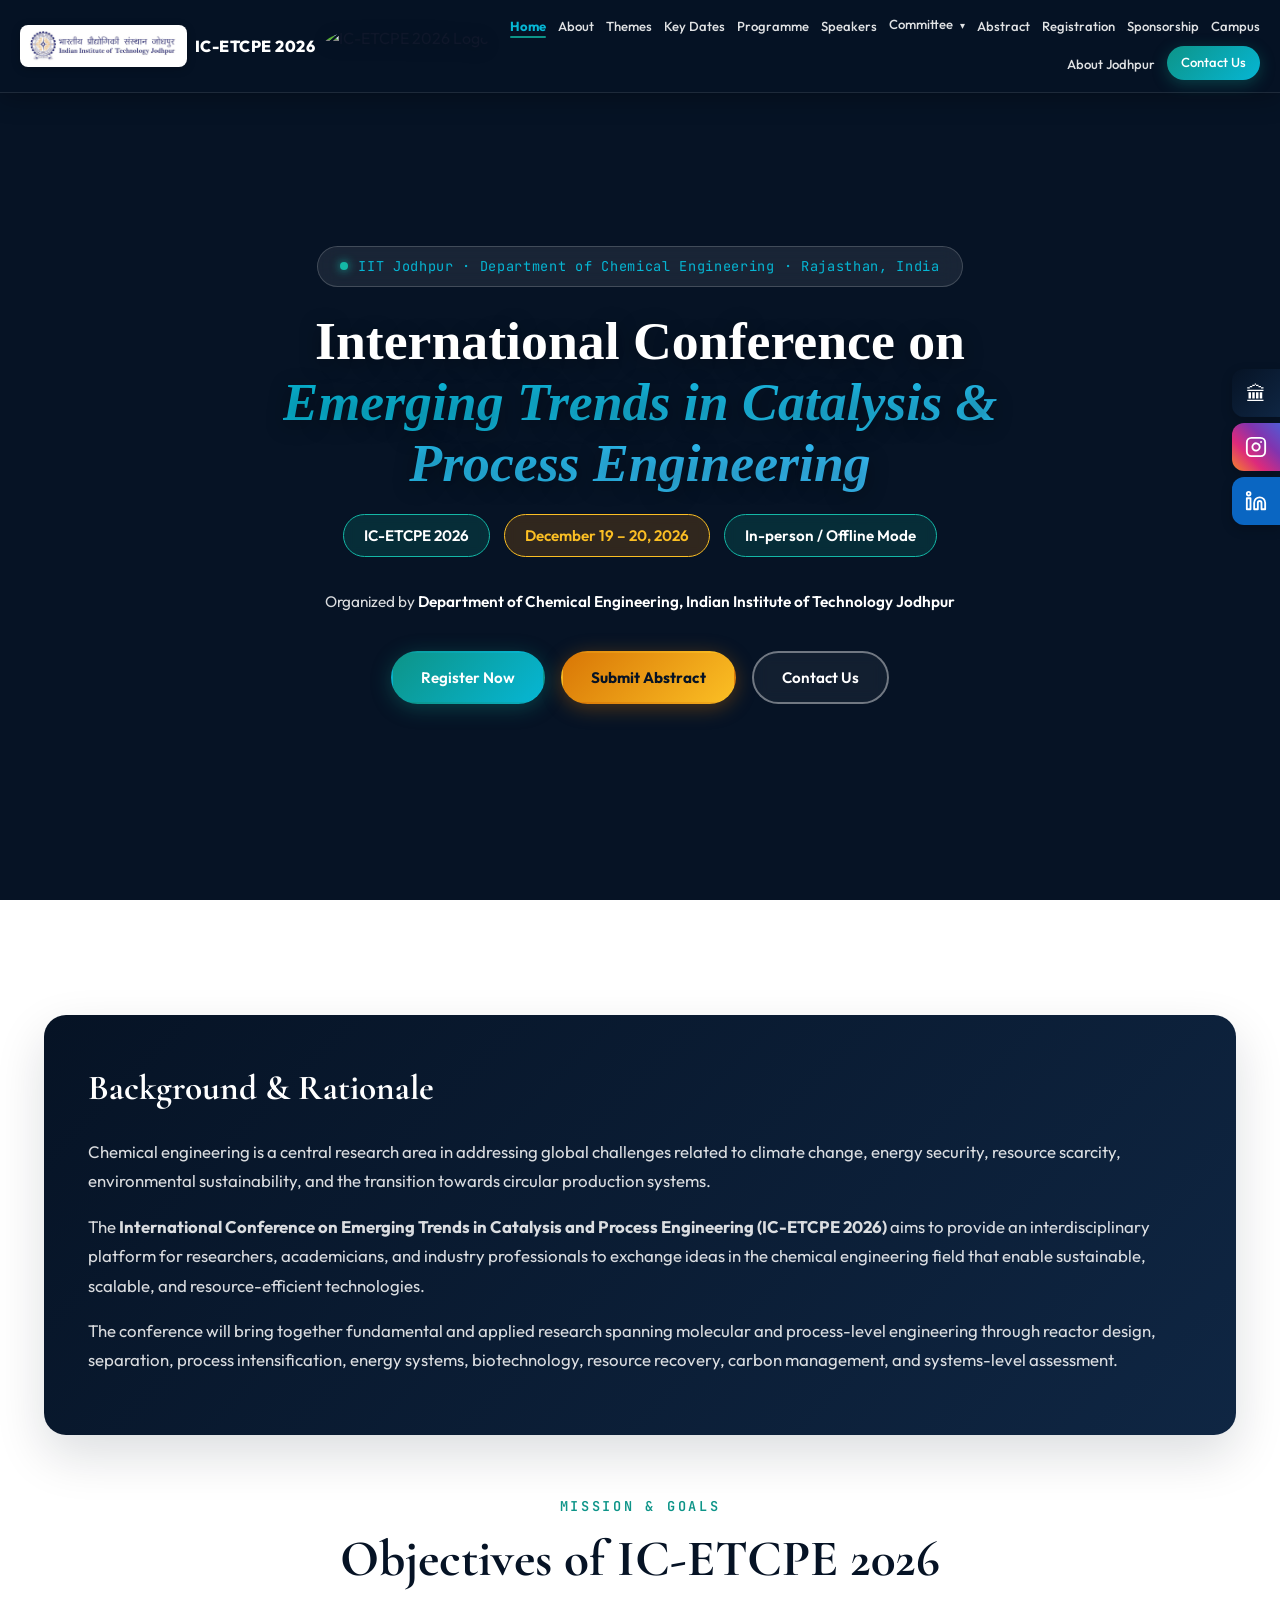
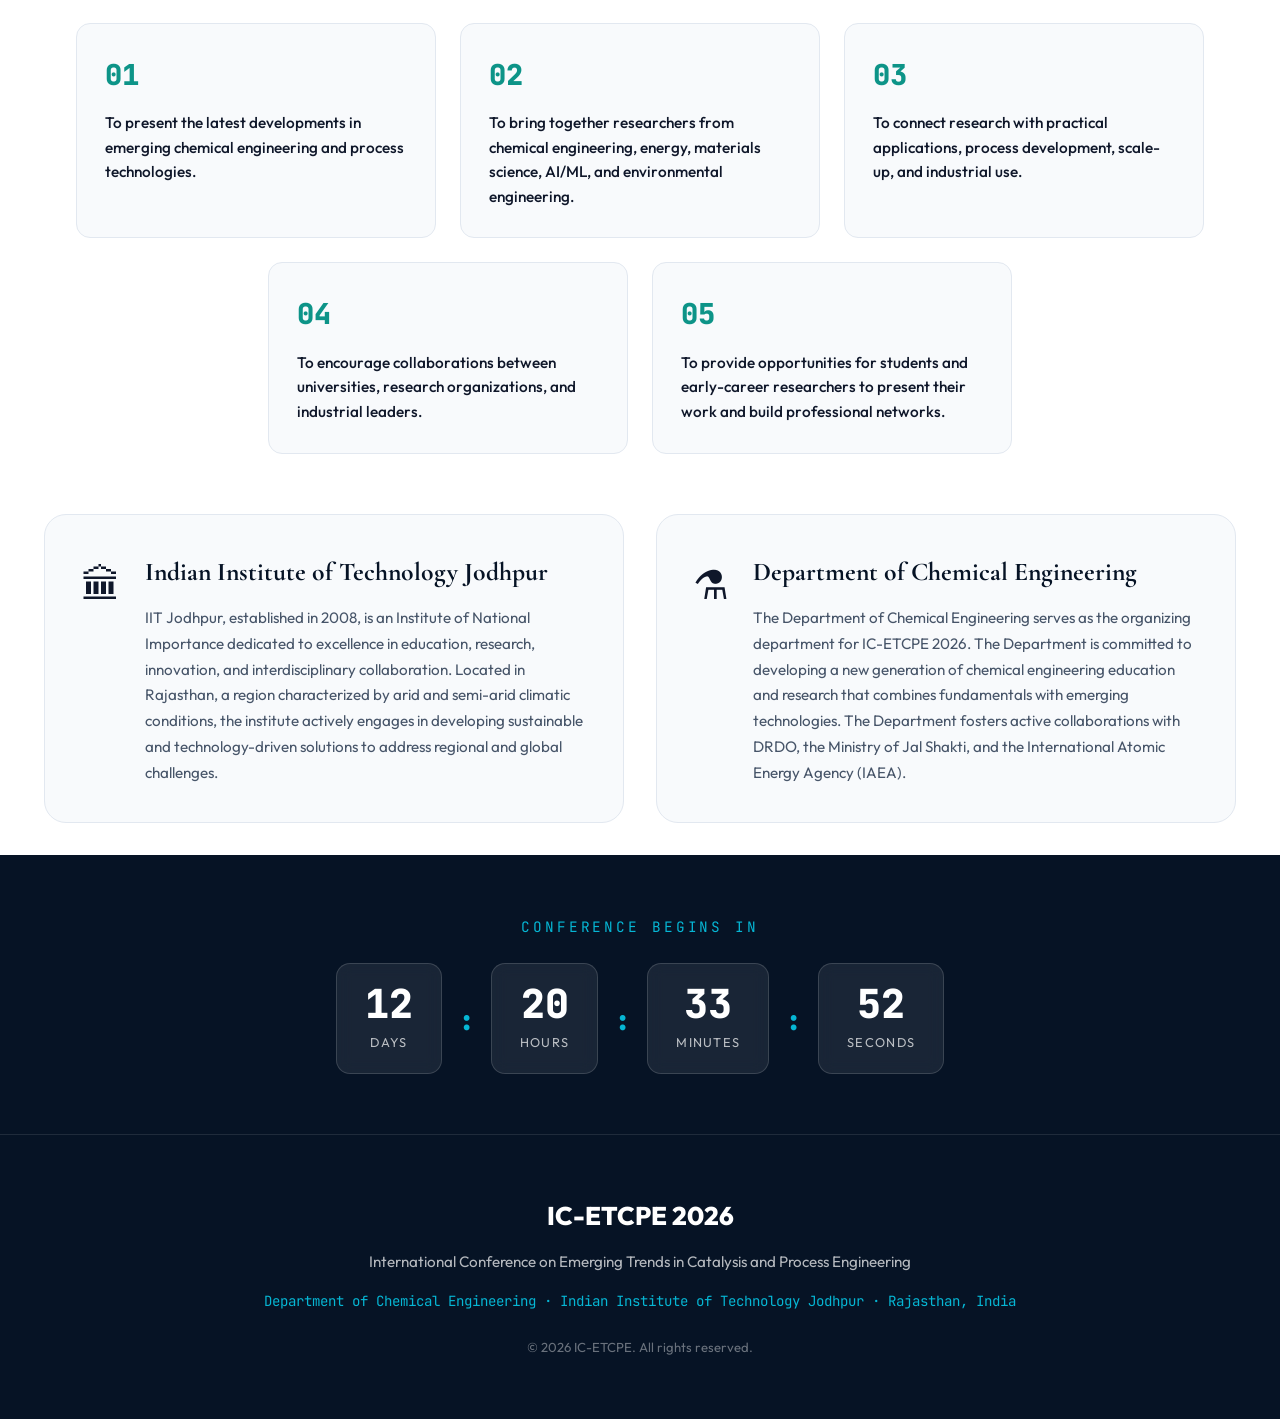
==== index.html @ a8c642ff "Add files via upload" ====
<!DOCTYPE html>
<html lang="en">
<head>
  <meta charset="UTF-8">
  <meta name="viewport" content="width=device-width, initial-scale=1.0">
  <meta name="description" content="International Conference on Emerging Trends in Catalysis and Process Engineering (IC-ETCPE 2026) at IIT Jodhpur, December 19-20, 2026.">
  <title>IC-ETCPE 2026 — International Conference on Emerging Trends in Catalysis and Process Engineering</title>
  
  <!-- Styling and Fonts -->
  <link rel="stylesheet" href="styles.css">
  <link rel="preconnect" href="https://fonts.googleapis.com">
  <link rel="preconnect" href="https://fonts.gstatic.com" crossorigin>
</head>
<body>

  <!-- STICKY NAVBAR -->
  <nav class="nav" id="nav">
    <div class="nav-inner">
      <!-- Left: IIT Jodhpur Rectangular Logo & Conf Brand -->
      <a href="#home" class="nav-brand">
        <img src="images/iitjlogo.jpeg" alt="IIT Jodhpur Logo" class="nav-iitj-logo">
        <div class="nav-conf-badge">
          <span class="nav-acronym">IC-ETCPE 2026</span>
        </div>
        <img src="images/IC-ETCPE%202026%20Event%20Logo.png" alt="IC-ETCPE 2026 Logo" class="nav-event-logo">
      </a>

      <!-- Center: Navigation Links -->
      <ul class="nav-links">
        <li><a href="#home">Home</a></li>
        <li><a href="#about">About</a></li>
        <li><a href="#themes">Themes</a></li>
        <li><a href="#dates">Key Dates</a></li>
        <li><a href="#programme">Programme</a></li>
        <li><a href="#speakers">Speakers</a></li>
        <li class="nav-dropdown">
          <a href="#committee" class="dropdown-toggle">Committee <span class="dropdown-arrow">▾</span></a>
          <ul class="dropdown-menu">
            <li><a href="#comm-international">International Advisory Committee</a></li>
            <li><a href="#comm-national">National Advisory Committee</a></li>
            <li><a href="#comm-core">Core Organizing Committee</a></li>
            <li><a href="#comm-local">Local Organizing Committee</a></li>
            <li><a href="#comm-website">Website Management</a></li>
          </ul>
        </li>
        <li><a href="#abstract">Abstract</a></li>
        <li><a href="#registration">Registration</a></li>
        <li><a href="#sponsorship">Sponsorship</a></li>
        <li><a href="#campus">Campus</a></li>
        <li><a href="#jodhpur">About Jodhpur</a></li>
        <li><a href="#contact" class="nav-cta">Contact Us</a></li>
      </ul>

      <!-- Mobile Hamburger Button -->
      <button class="hamburger" id="hamburger" aria-label="Toggle navigation menu">
        <span></span><span></span><span></span>
      </button>
    </div>
  </nav>

  <!-- HERO SECTION -->
  <section class="hero" id="hero">
    <div class="hero-bg-slideshow">
      <div class="hero-bg-slide slide-1"></div>
      <div class="hero-bg-slide slide-2"></div>
      <div class="hero-bg-slide slide-3"></div>
      <div class="hero-bg-slide slide-4"></div>
      <div class="hero-bg-slide slide-5"></div>
    </div>
    
    <div class="hero-content">
      <div class="hero-eyebrow">
        <span class="hero-eyebrow-dot"></span>
        <span>IIT Jodhpur · Department of Chemical Engineering · Rajasthan, India</span>
      </div>

      <h1 class="hero-title">
        International Conference on<br>
        <em>Emerging Trends in Catalysis &amp;<br>Process Engineering</em>
      </h1>

      <div class="hero-badge-wrap">
        <span class="hero-pill">IC-ETCPE 2026</span>
        <span class="hero-pill dates">December 19 – 20, 2026</span>
        <span class="hero-pill">In-person / Offline Mode</span>
      </div>

      <div class="hero-organiser">
        Organized by <strong>Department of Chemical Engineering, Indian Institute of Technology Jodhpur</strong>
      </div>

      <div class="hero-actions">
        <a href="#registration" class="btn btn-primary">Register Now</a>
        <a href="#abstract" class="btn btn-amber">Submit Abstract</a>
        <a href="#contact" class="btn btn-outline">Contact Us</a>
      </div>
    </div>
  </section>

  <!-- ABOUT SECTION -->
  <section class="section about" id="about">
    <div class="container">

      <div class="about-card-hero reveal">
        <h3>Background &amp; Rationale</h3>
        <p>
          Chemical engineering is a central research area in addressing global challenges related to climate change, energy security, resource scarcity, environmental sustainability, and the transition towards circular production systems.
        </p>
        <p>
          The <strong>International Conference on Emerging Trends in Catalysis and Process Engineering (IC-ETCPE 2026)</strong> aims to provide an interdisciplinary platform for researchers, academicians, and industry professionals to exchange ideas in the chemical engineering field that enable sustainable, scalable, and resource-efficient technologies.
        </p>
        <p>
          The conference will bring together fundamental and applied research spanning molecular and process-level engineering through reactor design, separation, process intensification, energy systems, biotechnology, resource recovery, carbon management, and systems-level assessment.
        </p>
      </div>

      <!-- OBJECTIVES (3 top, 2 centered bottom) -->
      <div class="about-objectives">
        <div class="section-label center">Mission &amp; Goals</div>
        <h2 class="section-heading center">Objectives of IC-ETCPE 2026</h2>
        
        <div class="objectives-grid">
          <!-- Row 1: Item 1 -->
          <div class="obj-card reveal">
            <div class="obj-num">01</div>
            <p>To present the latest developments in emerging chemical engineering and process technologies.</p>
          </div>

          <!-- Row 1: Item 2 -->
          <div class="obj-card reveal">
            <div class="obj-num">02</div>
            <p>To bring together researchers from chemical engineering, energy, materials science, AI/ML, and environmental engineering.</p>
          </div>

          <!-- Row 1: Item 3 -->
          <div class="obj-card reveal">
            <div class="obj-num">03</div>
            <p>To connect research with practical applications, process development, scale-up, and industrial use.</p>
          </div>

          <!-- Row 2 (Centered): Item 4 -->
          <div class="obj-card reveal">
            <div class="obj-num">04</div>
            <p>To encourage collaborations between universities, research organizations, and industrial leaders.</p>
          </div>

          <!-- Row 2 (Centered): Item 5 -->
          <div class="obj-card reveal">
            <div class="obj-num">05</div>
            <p>To provide opportunities for students and early-career researchers to present their work and build professional networks.</p>
          </div>
        </div>
      </div>

      <!-- INSTITUTION DETAILS -->
      <div class="inst-grid">
        <div class="inst-card reveal">
          <div class="inst-icon">🏛</div>
          <div>
            <h3>Indian Institute of Technology Jodhpur</h3>
            <p>
              IIT Jodhpur, established in 2008, is an Institute of National Importance dedicated to excellence in education, research, innovation, and interdisciplinary collaboration. Located in Rajasthan, a region characterized by arid and semi-arid climatic conditions, the institute actively engages in developing sustainable and technology-driven solutions to address regional and global challenges.
            </p>
          </div>
        </div>

        <div class="inst-card reveal">
          <div class="inst-icon">⚗</div>
          <div>
            <h3>Department of Chemical Engineering</h3>
            <p>
              The Department of Chemical Engineering serves as the organizing department for IC-ETCPE 2026. The Department is committed to developing a new generation of chemical engineering education and research that combines fundamentals with emerging technologies. The Department fosters active collaborations with DRDO, the Ministry of Jal Shakti, and the International Atomic Energy Agency (IAEA).
            </p>
          </div>
        </div>
      </div>

    </div>
  </section>

  <!-- THEMES SECTION (Pair of 2, 2x2 Grid) -->
  <section class="section themes" id="themes">
    <div class="container">
      <div class="section-label center">Core Scientific Focus</div>
      <h2 class="section-heading center">Themes of IC-ETCPE 2026</h2>
      <div class="themes-grid">
        <!-- Pair 1: Theme 1 -->
        <div class="theme-card reveal">
          <div class="theme-top">
            <div class="theme-icon">🔬</div>
            <div class="theme-num">01</div>
          </div>
          <h3>Catalysis for Sustainable Processes</h3>
          <ul>
            <li>Nanomaterials, porous materials, and membranes</li>
            <li>Catalysts and catalyst supports</li>
            <li>Functional materials</li>
            <li>Materials for energy and environmental applications</li>
          </ul>
        </div>

        <!-- Pair 1: Theme 2 -->
        <div class="theme-card reveal">
          <div class="theme-top">
            <div class="theme-icon">⚡</div>
            <div class="theme-num">02</div>
          </div>
          <h3>Green Energy and Hydrogen Technologies</h3>
          <ul>
            <li>Hydrogen production and storage, fuel cells</li>
            <li>Electrochemical processes and renewable fuels</li>
            <li>CO₂ capture, conversion, and utilization</li>
            <li>Carbon mineralization and catalytic CO₂ valorization</li>
          </ul>
        </div>

        <!-- Pair 2: Theme 3 -->
        <div class="theme-card reveal">
          <div class="theme-top">
            <div class="theme-icon">♻</div>
            <div class="theme-num">03</div>
          </div>
          <h3>Waste-to-Wealth and Circular Economy</h3>
          <ul>
            <li>Waste valorization and biomass conversion</li>
            <li>Plastic and polymer recycling</li>
            <li>Industrial waste utilization and environmental remediation</li>
            <li>Resource recovery and life cycle assessment (LCA)</li>
          </ul>
        </div>

        <!-- Pair 2: Theme 4 -->
        <div class="theme-card reveal">
          <div class="theme-top">
            <div class="theme-icon">🤖</div>
            <div class="theme-num">04</div>
          </div>
          <h3>AI/ML and Digitalization in Process Industries</h3>
          <ul>
            <li>Artificial intelligence, machine learning, and digital twins</li>
            <li>Data-driven modelling and simulation</li>
            <li>Process monitoring, optimization, and control</li>
            <li>Predictive analytics and techno-economic analysis</li>
          </ul>
        </div>
      </div>

    </div>
  </section>

  <!-- KEY DATES & TIMELINE (Draft 4 Deadlines) -->
  <section class="section dates" id="dates">
    <div class="container">
      <div class="section-label center">Important Deadlines</div>
      <h2 class="section-heading center">Conference Timeline</h2>
      <p class="section-desc">Mark your calendar for abstract submissions, notifications, and early bird registration.</p>

      <div class="timeline">
        <div class="tl-item reveal">
          <div class="tl-dot"></div>
          <div class="tl-card">
            <div class="tl-date">10 November 2026</div>
            <div class="tl-event">Call for Abstracts Deadline (Oral &amp; Poster)</div>
          </div>
        </div>

        <div class="tl-item reveal">
          <div class="tl-dot"></div>
          <div class="tl-card">
            <div class="tl-date">20 November 2026</div>
            <div class="tl-event">Notification for Abstract Acceptance</div>
          </div>
        </div>

        <div class="tl-item reveal">
          <div class="tl-dot"></div>
          <div class="tl-card highlight">
            <div class="tl-date">20 October – 20 November 2026</div>
            <div class="tl-event">Early Bird Registration Window</div>
          </div>
        </div>

        <div class="tl-item reveal">
          <div class="tl-dot"></div>
          <div class="tl-card">
            <div class="tl-date">5 December 2026</div>
            <div class="tl-event">Technical Program Announcement</div>
          </div>
        </div>

        <div class="tl-item reveal">
          <div class="tl-dot conference"></div>
          <div class="tl-card conf-card">
            <div class="tl-badge conf-badge">Main Event</div>
            <div class="tl-date">19 – 20 December 2026</div>
            <div class="tl-event">IC-ETCPE 2026 at IIT Jodhpur</div>
          </div>
        </div>
      </div>

    </div>
  </section>

  <!-- PROGRAMME SECTION -->
  <section class="section programme-section" id="programme">
    <div class="container">
      <div class="section-label center">Conference Schedule</div>
      <h2 class="section-heading center">Programme</h2>
      <p class="section-desc">to be updated soon</p>
    </div>
  </section>

  <!-- SPEAKERS SECTION -->
  <section class="section speakers" id="speakers">
    <div class="container">
      <div class="section-label center">Eminent Experts</div>
      <h2 class="section-heading center">Speakers</h2>

      <div class="speaker-grid-all reveal">
        <!-- Row 1 -->
        <article class="speaker-card">
          <div class="speaker-photo"><img src="Speakers-folder/Speakers/Prof.%20Sonil%20Nanda.jpg" alt="Prof. Sonil Nanda"></div>
          <h3 class="speaker-name">Prof. Sonil Nanda</h3>
          <p class="speaker-affiliation">Dalhousie University, Canada</p>
        </article>
        <article class="speaker-card">
          <div class="speaker-photo"><img src="Speakers-folder/Speakers/Nasir%20Mahmood.jpg" alt="Prof. Nasir Mahmood"></div>
          <h3 class="speaker-name">Prof. Nasir Mahmood</h3>
          <p class="speaker-affiliation">RMIT Australia</p>
        </article>
        <article class="speaker-card">
          <div class="speaker-photo"><img src="Speakers-folder/Speakers/Ewa%20Kowalska.jpg" alt="Prof. Ewa Kowalska"></div>
          <h3 class="speaker-name">Prof. Ewa Kowalska</h3>
          <p class="speaker-affiliation">Jagiellonian University, Kraków (UJ)</p>
        </article>
        <article class="speaker-card">
          <div class="speaker-photo"><img src="Speakers-folder/Speakers/Semyon%20Mareev.png" alt="Prof. Semyon Mareev"></div>
          <h3 class="speaker-name">Prof. Semyon Mareev</h3>
          <p class="speaker-affiliation">Kuban State University, Russia</p>
        </article>
        <!-- Row 2 -->
        <article class="speaker-card">
          <div class="speaker-photo"><img src="Speakers-folder/Speakers/Marcin%20Kobielusz.webp" alt="Prof. Marcin Kobielusz"></div>
          <h3 class="speaker-name">Prof. Marcin Kobielusz</h3>
          <p class="speaker-affiliation">Jagellonian University</p>
        </article>
        <article class="speaker-card">
          <div class="speaker-photo"><img src="Speakers-folder/Speakers/Suverna%20Trivedi.png" alt="Prof. Suverna Trivedi"></div>
          <h3 class="speaker-name">Prof. Suverna Trivedi</h3>
          <p class="speaker-affiliation">IIT Kharagpur</p>
        </article>
        <article class="speaker-card">
          <div class="speaker-photo"><img src="Speakers-folder/Speakers/Santosh%20K.%20Singh.jpg" alt="Dr. Santosh K. Singh"></div>
          <h3 class="speaker-name">Dr. Santosh K. Singh</h3>
          <p class="speaker-affiliation">Shiv Nadar Institute of Eminence</p>
        </article>
        <article class="speaker-card">
          <div class="speaker-photo"><img src="Speakers-folder/Speakers/Shelaka%20Gupta.png" alt="Prof. Shelaka Gupta"></div>
          <h3 class="speaker-name">Prof. Shelaka Gupta</h3>
          <p class="speaker-affiliation">IIT Hyderabad</p>
        </article>
        <!-- Row 3 -->
        <article class="speaker-card">
          <div class="speaker-photo"><img src="Speakers-folder/Speakers/Prof.%20Kaustubha%20Mohanty.jpg" alt="Prof. Kaustubha Mohanty"></div>
          <h3 class="speaker-name">Prof. Kaustubha Mohanty</h3>
          <p class="speaker-affiliation">IIT Guwahati, India</p>
        </article>
        <article class="speaker-card">
          <div class="speaker-photo"><img src="Speakers-folder/Speakers/prof%20Sudhanshu%20Sharma.jpg" alt="Prof. Sudhanshu Sharma"></div>
          <h3 class="speaker-name">Prof. Sudhanshu Sharma</h3>
          <p class="speaker-affiliation">IIT Gandhinagar, India</p>
        </article>
        <article class="speaker-card">
          <div class="speaker-photo"><img src="Speakers-folder/Speakers/Prof.%20Sounak%20Roy.webp" alt="Prof. Sounak Roy"></div>
          <h3 class="speaker-name">Prof. Sounak Roy</h3>
          <p class="speaker-affiliation">BITS Pilani, Hyderabad Campus</p>
        </article>
        <article class="speaker-card">
          <div class="speaker-photo"><img src="Speakers-folder/Speakers/prof%20vikram%20Vishal.jfif" alt="Prof. Vikram Vishal"></div>
          <h3 class="speaker-name">Prof. Vikram Vishal</h3>
          <p class="speaker-affiliation">IIT Bombay</p>
        </article>
        <!-- Row 4 -->
        <article class="speaker-card">
          <div class="speaker-photo"><img src="Speakers-folder/Speakers/Dr.%20Harshal%20Agarwal.jpg" alt="Dr. Harshal Agarwal"></div>
          <h3 class="speaker-name">Dr. Harshal Agarwal</h3>
          <p class="speaker-affiliation">CSIR-CECRI</p>
        </article>
        <article class="speaker-card">
          <div class="speaker-photo"><img src="Speakers-folder/Speakers/prof.%20Tinku%20Baidya.jfif" alt="Dr. Tinku Baidya"></div>
          <h3 class="speaker-name">Dr. Tinku Baidya</h3>
          <p class="speaker-affiliation">CSIR-IICT</p>
        </article>
        <article class="speaker-card">
          <div class="speaker-photo"><img src="Speakers-folder/Speakers/prof.%20Rajan%20Singh.jfif" alt="Prof. Rajan Singh"></div>
          <h3 class="speaker-name">Prof. Rajan Singh</h3>
          <p class="speaker-affiliation">IIT Indore</p>
        </article>
        <article class="speaker-card">
          <div class="speaker-photo"><img src="Speakers-folder/Speakers/prof.%20SUJIT%20SEN.jpg" alt="Dr. Sujit Sen"></div>
          <h3 class="speaker-name">Dr. Sujit Sen</h3>
          <p class="speaker-affiliation">NIT Rourkela</p>
        </article>
        <!-- Row 5 -->
        <article class="speaker-card">
          <div class="speaker-photo"><img src="Speakers-folder/Speakers/Prof.%20Suddhasatwa%20Basu.jpg" alt="Prof. Suddhasatwa Basu"></div>
          <h3 class="speaker-name">Prof. Suddhasatwa Basu</h3>
          <p class="speaker-affiliation">IIT Delhi, India</p>
        </article>
        <article class="speaker-card">
          <div class="speaker-photo"><img src="Speakers-folder/Speakers/prof%20bablu%20mordina.jfif" alt="Dr. Bablu Mordina"></div>
          <h3 class="speaker-name">Dr. Bablu Mordina</h3>
          <p class="speaker-affiliation">DRDO, DMSRDE Kanpur</p>
        </article>
        <article class="speaker-card">
          <div class="speaker-photo"><img src="Speakers-folder/Speakers/Prof%20Ankit%20Tyagi.jpeg" alt="Prof. Ankit Tyagi"></div>
          <h3 class="speaker-name">Prof. Ankit Tyagi</h3>
          <p class="speaker-affiliation">IIT Jammu, India</p>
        </article>
        <article class="speaker-card">
          <div class="speaker-photo"><img src="Speakers-folder/Speakers/prof.%20ashish%20yadav.jfif" alt="Prof. Ashish Yadav"></div>
          <h3 class="speaker-name">Prof. Ashish Yadav</h3>
          <p class="speaker-affiliation">IIT Roorkee</p>
        </article>
        <!-- Row 6 -->
        <article class="speaker-card">
          <div class="speaker-photo"><img src="Speakers-folder/Speakers/Prof.%20Akshay%20Modi.png" alt="Prof. Akshay Modi"></div>
          <h3 class="speaker-name">Prof. Akshay Modi</h3>
          <p class="speaker-affiliation">IISER, Bhopal</p>
        </article>
        <article class="speaker-card">
          <div class="speaker-photo"><img src="Speakers-folder/Speakers/Dr%20Pratik%20N%20Sheth.webp" alt="Prof. Pratik N. Sheth"></div>
          <h3 class="speaker-name">Prof. Pratik N. Sheth</h3>
          <p class="speaker-affiliation">BITS Pilani</p>
        </article>
        <article class="speaker-card">
          <div class="speaker-photo"><img src="Speakers-folder/Speakers/prof.%20Vikas%20Kumar%20Sangal.png" alt="Prof. Vikas Kumar Sangal"></div>
          <h3 class="speaker-name">Prof. Vikas Kumar Sangal</h3>
          <p class="speaker-affiliation">MNIT Jaipur</p>
        </article>
        <article class="speaker-card">
          <div class="speaker-photo"><img src="Speakers-folder/Speakers/Prof.Ejaz%20Ahmad.jpg" alt="Prof. Ejaz Ahmad"></div>
          <h3 class="speaker-name">Prof. Ejaz Ahmad</h3>
          <p class="speaker-affiliation">IIT (ISM) Dhanbad</p>
        </article>
        <!-- Row 7 -->
        <article class="speaker-card">
          <div class="speaker-photo"><img src="Speakers-folder/Speakers/Dr%20Arti%20Sahu.jfif" alt="Dr. Arti Sahu"></div>
          <h3 class="speaker-name">Dr. Arti Sahu</h3>
          <p class="speaker-affiliation">IIT Kanpur</p>
        </article>
        <article class="speaker-card">
          <div class="speaker-photo"><img src="Speakers-folder/Speakers/Prof%20Debasis%20Sarkar.png" alt="Prof. Debasis Sarkar"></div>
          <h3 class="speaker-name">Prof. Debasis Sarkar</h3>
          <p class="speaker-affiliation">IIT Kharagpur</p>
        </article>
        <article class="speaker-card">
          <div class="speaker-photo"><img src="Speakers-folder/Speakers/prof.%20Vimal%20Chandra%20Srivastava.jfif" alt="Prof. Vimal C. Srivastava"></div>
          <h3 class="speaker-name">Prof. Vimal C. Srivastava</h3>
          <p class="speaker-affiliation">IIT Roorkee</p>
        </article>
        <article class="speaker-card">
          <div class="speaker-photo"><img src="Speakers-folder/Speakers/prof.%20Sridharakumar%20Narasimhan.webp" alt="Prof. Sridharakumar Narasimhan"></div>
          <h3 class="speaker-name">Prof. Sridharakumar Narasimhan</h3>
          <p class="speaker-affiliation">IIT Madras</p>
        </article>
      </div>

    </div>
  </section>

  <!-- COMMITTEE SECTION -->
  <section class="section committee" id="committee">
    <div class="container">
      <div class="section-label center">Leadership &amp; Team</div>
      <h2 class="section-heading center">Committee</h2>

      <!-- 1. INTERNATIONAL ADVISORY COMMITTEE -->
      <div class="comm-subsection reveal" id="comm-international">
        <div class="comm-sub-title">International Advisory Committee</div>
        <div class="comm-multi-row">
          <div class="comm-card">
            <div class="photo-placeholder"><img src="committee-folder/committee/International%20advisory%20committee/Prof.%20Sonil%20Nanda.jpg" alt="Prof. Sonil Nanda"></div>
            <div class="comm-name">Prof. Sonil Nanda</div>
            <div class="comm-role">Dalhousie University, Canada</div>
          </div>
          <div class="comm-card">
            <div class="photo-placeholder"><img src="committee-folder/committee/International%20advisory%20committee/Nasir%20Mahmood.jpg" alt="Prof. Nasir Mahmood"></div>
            <div class="comm-name">Prof. Nasir Mahmood</div>
            <div class="comm-role">RMIT Australia</div>
          </div>
          <div class="comm-card">
            <div class="photo-placeholder"><img src="committee-folder/committee/International%20advisory%20committee/Ewa%20Kowalska.jpg" alt="Prof. Ewa Kowalska"></div>
            <div class="comm-name">Prof. Ewa Kowalska</div>
            <div class="comm-role">Jagiellonian University, Kraków (UJ)</div>
          </div>
          <div class="comm-card">
            <div class="photo-placeholder"><img src="committee-folder/committee/International%20advisory%20committee/Semyon%20Mareev.png" alt="Prof. Semyon Mareev"></div>
            <div class="comm-name">Prof. Semyon Mareev</div>
            <div class="comm-role">Kuban State University, Russia</div>
          </div>
          <div class="comm-card">
            <div class="photo-placeholder"><img src="committee-folder/committee/International%20advisory%20committee/Marcin%20Kobielusz.webp" alt="Prof. Marcin Kobielusz"></div>
            <div class="comm-name">Prof. Marcin Kobielusz</div>
            <div class="comm-role">Jagellonian University</div>
          </div>
        </div>
      </div>

      <!-- 2. NATIONAL ADVISORY COMMITTEE -->
      <div class="comm-subsection reveal" id="comm-national">
        <div class="comm-sub-title">National Advisory Committee</div>
        <div class="comm-multi-row">
          <div class="comm-card">
            <div class="photo-placeholder"><img src="committee-folder/committee/National%20Advisory%20Committee/Prof.%20Kaustubha%20Mohanty.jpg" alt="Prof. Kaustubha Mohanty"></div>
            <div class="comm-name">Prof. Kaustubha Mohanty</div>
            <div class="comm-role">IIT Guwahati</div>
          </div>
          <div class="comm-card">
            <div class="photo-placeholder"><img src="committee-folder/committee/National%20Advisory%20Committee/prof%20Sudhanshu%20Sharma.jpg" alt="Prof. Sudhanshu Sharma"></div>
            <div class="comm-name">Prof. Sudhanshu Sharma</div>
            <div class="comm-role">IIT Gandhinagar</div>
          </div>
          <div class="comm-card">
            <div class="photo-placeholder"><img src="committee-folder/committee/National%20Advisory%20Committee/Prof.%20Sounak%20Roy.webp" alt="Prof. Sounak Roy"></div>
            <div class="comm-name">Prof. Sounak Roy</div>
            <div class="comm-role">BITS Pilani, Hyderabad Campus</div>
          </div>
          <div class="comm-card">
            <div class="photo-placeholder"><img src="committee-folder/committee/National%20Advisory%20Committee/prof%20vikram%20Vishal.jfif" alt="Prof. Vikram Vishal"></div>
            <div class="comm-name">Prof. Vikram Vishal</div>
            <div class="comm-role">IIT Bombay</div>
          </div>
          <div class="comm-card">
            <div class="photo-placeholder"><img src="committee-folder/committee/National%20Advisory%20Committee/Dr.%20Harshal%20Agarwal.jpg" alt="Dr. Harshal Agarwal"></div>
            <div class="comm-name">Dr. Harshal Agarwal</div>
            <div class="comm-role">CSIR-CECRI</div>
          </div>
          <div class="comm-card">
            <div class="photo-placeholder"><img src="committee-folder/committee/National%20Advisory%20Committee/prof.%20Tinku%20Baidya.jfif" alt="Dr. Tinku Baidya"></div>
            <div class="comm-name">Dr. Tinku Baidya</div>
            <div class="comm-role">CSIR-IICT</div>
          </div>
          <div class="comm-card">
            <div class="photo-placeholder"><img src="committee-folder/committee/National%20Advisory%20Committee/prof.%20Rajan%20Singh.jfif" alt="Prof. Rajan Singh"></div>
            <div class="comm-name">Prof. Rajan Singh</div>
            <div class="comm-role">IIT Indore</div>
          </div>
          <div class="comm-card">
            <div class="photo-placeholder"><img src="committee-folder/committee/National%20Advisory%20Committee/prof.%20SUJIT%20SEN.jpg" alt="Dr. Sujit Sen"></div>
            <div class="comm-name">Dr. Sujit Sen</div>
            <div class="comm-role">NIT Rourkela</div>
          </div>
          <div class="comm-card">
            <div class="photo-placeholder"><img src="committee-folder/committee/National%20Advisory%20Committee/Prof.%20Suddhasatwa%20Basu.jpg" alt="Prof. Suddhasatwa Basu"></div>
            <div class="comm-name">Prof. Suddhasatwa Basu</div>
            <div class="comm-role">IIT Delhi</div>
          </div>
          <div class="comm-card">
            <div class="photo-placeholder"><img src="committee-folder/committee/National%20Advisory%20Committee/prof%20bablu%20mordina.jfif" alt="Dr. Bablu Mordina"></div>
            <div class="comm-name">Dr. Bablu Mordina</div>
            <div class="comm-role">DRDO, DMSRDE Kanpur</div>
          </div>
          <div class="comm-card">
            <div class="photo-placeholder"><img src="committee-folder/committee/National%20Advisory%20Committee/Prof%20Ankit%20Tyagi.jpeg" alt="Prof. Ankit Tyagi"></div>
            <div class="comm-name">Prof. Ankit Tyagi</div>
            <div class="comm-role">IIT Jammu</div>
          </div>
          <div class="comm-card">
            <div class="photo-placeholder"><img src="committee-folder/committee/National%20Advisory%20Committee/prof.%20ashish%20yadav.jfif" alt="Prof. Ashish Yadav"></div>
            <div class="comm-name">Prof. Ashish Yadav</div>
            <div class="comm-role">IIT Roorkee</div>
          </div>
          <div class="comm-card">
            <div class="photo-placeholder"><img src="committee-folder/committee/National%20Advisory%20Committee/Prof.%20Akshay%20Modi.png" alt="Prof. Akshay Modi"></div>
            <div class="comm-name">Prof. Akshay Modi</div>
            <div class="comm-role">IISER, Bhopal</div>
          </div>
          <div class="comm-card">
            <div class="photo-placeholder"><img src="committee-folder/committee/National%20Advisory%20Committee/Dr%20Pratik%20N%20Sheth.webp" alt="Prof. Pratik Seth"></div>
            <div class="comm-name">Prof. Pratik Seth</div>
            <div class="comm-role">BITS Pilani</div>
          </div>
          <div class="comm-card">
            <div class="photo-placeholder"><img src="committee-folder/committee/National%20Advisory%20Committee/prof.%20Vikas%20Kumar%20Sangal.png" alt="Prof. Vikas Kumar Sangal"></div>
            <div class="comm-name">Prof. Vikas Kumar Sangal</div>
            <div class="comm-role">MNIT Jaipur</div>
          </div>
          <div class="comm-card">
            <div class="photo-placeholder"><img src="committee-folder/committee/National%20Advisory%20Committee/Prof.Ejaz%20Ahmad.jpg" alt="Prof. Ejaz Ahmad"></div>
            <div class="comm-name">Prof. Ejaz Ahmad</div>
            <div class="comm-role">IIT (ISM) Dhanbad</div>
          </div>
          <div class="comm-card">
            <div class="photo-placeholder"><img src="committee-folder/committee/National%20Advisory%20Committee/Dr%20Arti%20Sahu.jfif" alt="Dr. Arti Sahu"></div>
            <div class="comm-name">Dr. Arti Sahu</div>
            <div class="comm-role">IIT Kanpur</div>
          </div>
          <div class="comm-card">
            <div class="photo-placeholder"><img src="committee-folder/committee/National%20Advisory%20Committee/Prof%20Debasis%20Sarkar.png" alt="Prof. Debasis Sarkar"></div>
            <div class="comm-name">Prof. Debasis Sarkar</div>
            <div class="comm-role">IIT Kharagpur</div>
          </div>
          <div class="comm-card">
            <div class="photo-placeholder"><img src="committee-folder/committee/National%20Advisory%20Committee/prof.%20Vimal%20Chandra%20Srivastava.jfif" alt="Prof. Vimal C. Srivastava"></div>
            <div class="comm-name">Prof. Vimal C. Srivastava</div>
            <div class="comm-role">IIT Roorkee</div>
          </div>
          <div class="comm-card">
            <div class="photo-placeholder"><img src="committee-folder/committee/National%20Advisory%20Committee/prof.%20Sridharakumar%20Narasimhan.webp" alt="Prof. Sridharakumar Narasimhan"></div>
            <div class="comm-name">Prof. Sridharakumar Narasimhan</div>
            <div class="comm-role">IIT Madras</div>
          </div>
        </div>
      </div>

      <!-- 3. CORE ORGANIZING COMMITTEE (with sub-sections) -->
      <div class="comm-subsection reveal" id="comm-core">
        <div class="comm-sub-title">Core Organizing Committee</div>

        <!-- Chief Patron -->
        <div class="comm-core-sub">
          <div class="comm-core-sub-title">Chief Patron</div>
          <div class="comm-row-1">
            <div class="leader-card">
              <div class="photo-placeholder leader"><img src="committee-folder/committee/core%20organising%20committee/CHIEF%20PATRON/Avinash_KA.jpeg" alt="Prof. Avinash Kumar Agarwal"></div>
              <div class="leader-name">Prof. Avinash Kumar Agarwal</div>
              <div class="leader-role">Director, IIT Jodhpur</div>
            </div>
          </div>
        </div>

        <!-- Patrons -->
        <div class="comm-core-sub">
          <div class="comm-core-sub-title">Patrons</div>
          <div class="comm-row-2">
            <div class="comm-card">
              <div class="photo-placeholder"><img src="committee-folder/committee/core%20organising%20committee/PATRONS/Bhabani-K-Satapathy.jpeg" alt="Prof. Bhabani Kumar Satapathy"></div>
              <div class="comm-name">Prof. Bhabani Kumar Satapathy</div>
              <div class="comm-role">Professor, Department of Material Engineering, IIT Jodhpur</div>
            </div>
            <div class="comm-card">
              <div class="photo-placeholder"><img src="committee-folder/committee/core%20organising%20committee/PATRONS/Sunil%20K%20Khijwania.jpg" alt="Prof. Sunil Kumar Khijwania"></div>
              <div class="comm-name">Prof. Sunil Kumar Khijwania</div>
              <div class="comm-role">Professor, Department of Physics, IIT Jodhpur</div>
            </div>
          </div>
        </div>

        <!-- Organising Chair -->
        <div class="comm-core-sub">
          <div class="comm-core-sub-title">Organising Chair</div>
          <div class="comm-row-1">
            <div class="leader-card">
              <div class="photo-placeholder leader"><img src="committee-folder/committee/core%20organising%20committee/ORGANISING%20CHAIR/Parag_Arvind_Deshpande.jpg" alt="Prof. Parag A. Deshpande"></div>
              <div class="leader-name">Prof. Parag A. Deshpande</div>
              <div class="leader-role">Professor &amp; Head, Department of Chemical Engineering, IIT Jodhpur</div>
            </div>
          </div>
        </div>

        <!-- Convenors -->
        <div class="comm-core-sub">
          <div class="comm-core-sub-title">Convenors</div>
          <div class="comm-row-2">
            <div class="comm-card">
              <div class="photo-placeholder"><img src="committee-folder/committee/core%20organising%20committee/CONVENORS/Vikky_Anand.jpg" alt="Dr. Vikky Anand"></div>
              <div class="comm-name">Dr. Vikky Anand</div>
              <div class="comm-role">Assistant Professor, Department of Chemical Engineering, IIT Jodhpur</div>
            </div>
            <div class="comm-card">
              <div class="photo-placeholder"><img src="committee-folder/committee/core%20organising%20committee/CONVENORS/Prashant-Kumar-Gupta.jpeg" alt="Dr. Prashant K. Gupta"></div>
              <div class="comm-name">Dr. Prashant K. Gupta</div>
              <div class="comm-role">Assistant Professor, Department of Chemical Engineering, IIT Jodhpur</div>
            </div>
          </div>
        </div>

        <!-- Co-Convenors -->
        <div class="comm-core-sub">
          <div class="comm-core-sub-title">Co-Convenors</div>
          <div class="comm-row-2">
            <div class="comm-card">
              <div class="photo-placeholder"><img src="committee-folder/committee/core%20organising%20committee/CO-CONVENORS/Manoj-Kumar-Jena.jpg" alt="Dr. Manoj K. Jena"></div>
              <div class="comm-name">Dr. Manoj K. Jena</div>
              <div class="comm-role">Assistant Professor, Department of Chemical Engineering, IIT Jodhpur</div>
            </div>
            <div class="comm-card">
              <div class="photo-placeholder"><img src="committee-folder/committee/core%20organising%20committee/CO-CONVENORS/Rachael-Jovita-Barla.jpg" alt="Dr. Rachael J. Barla"></div>
              <div class="comm-name">Dr. Rachael J. Barla</div>
              <div class="comm-role">Assistant Professor, Department of Chemical Engineering, IIT Jodhpur</div>
            </div>
          </div>
        </div>

        <!-- Organising Secretaries -->
        <div class="comm-core-sub">
          <div class="comm-core-sub-title">Organising Secretaries</div>
          <div class="comm-row-2">
            <div class="comm-card">
              <div class="photo-placeholder"><img src="committee-folder/committee/core%20organising%20committee/ORGANISING%20SECRETARIES/Sumit-Parvate.jpeg" alt="Dr. Sumit Popat Parvate"></div>
              <div class="comm-name">Dr. Sumit Popat Parvate</div>
              <div class="comm-role">Assistant Professor, Department of Chemical Engineering, IIT Jodhpur</div>
            </div>
            <div class="comm-card">
              <div class="photo-placeholder"><img src="committee-folder/committee/core%20organising%20committee/ORGANISING%20SECRETARIES/Sumit-Kamal.jpg" alt="Dr. Sumit Kamal"></div>
              <div class="comm-name">Dr. Sumit Kamal</div>
              <div class="comm-role">Assistant Professor, Department of Chemical Engineering, IIT Jodhpur</div>
            </div>
          </div>
        </div>
      </div>

      <!-- 4. LOCAL ORGANIZING COMMITTEE -->
      <div class="comm-subsection reveal" id="comm-local">
        <div class="comm-sub-title">Local Organizing Committee</div>
        <div class="comm-multi-row">
          <div class="comm-card">
            <div class="photo-placeholder"><img src="committee-folder/committee/local%20organising%20committee/Dr.%20Tara%20Chand%20Kumawat.jpg" alt="Dr. Tara Chand Kumawat"></div>
            <div class="comm-name">Dr. Tara Chand Kumawat</div>
            <div class="comm-role">Assistant Professor, Dept. of Chemical Engineering, IIT Jodhpur</div>
          </div>
          <div class="comm-card">
            <div class="photo-placeholder"><img src="committee-folder/committee/local%20organising%20committee/Dr.%20Halpati%20Jigar%20Shaileshkumar.png" alt="Dr. Halpati Jigar Shaileshkumar"></div>
            <div class="comm-name">Dr. Halpati Jigar Shaileshkumar</div>
            <div class="comm-role">Assistant Professor, Dept. of Chemical Engineering, IIT Jodhpur</div>
          </div>
          <div class="comm-card">
            <div class="photo-placeholder"><img src="committee-folder/committee/local%20organising%20committee/PRATEEK%20DWIVEDI.jpg" alt="Dr. Prateek Dwivedi"></div>
            <div class="comm-name">Dr. Prateek Dwivedi</div>
            <div class="comm-role">Assistant Professor, Dept. of Chemical Engineering, IIT Jodhpur</div>
          </div>
          <div class="comm-card">
            <div class="photo-placeholder"><img src="committee-folder/committee/local%20organising%20committee/Dr.%20Rakshit%20Kumar%20Jain.jfif" alt="Dr. Rakshit Kumar Jain"></div>
            <div class="comm-name">Dr. Rakshit Kumar Jain</div>
            <div class="comm-role">Assistant Professor, Dept. of Chemical Engineering, IIT Jodhpur</div>
          </div>
          <div class="comm-card">
            <div class="photo-placeholder"><img src="committee-folder/committee/local%20organising%20committee/Dr.%20Manokaran%20V.jpeg" alt="Dr. Manokaran V."></div>
            <div class="comm-name">Dr. Manokaran V.</div>
            <div class="comm-role">Assistant Professor, Dept. of Chemical Engineering, IIT Jodhpur</div>
          </div>
          <div class="comm-card">
            <div class="photo-placeholder"><img src="committee-folder/committee/local%20organising%20committee/Dr.%20Santhosh%20Kumar%20Varanasi.jpg" alt="Dr. Varanasi Santhosh Kumar"></div>
            <div class="comm-name">Dr. Varanasi Santhosh Kumar</div>
            <div class="comm-role">Assistant Professor, Dept. of Chemical Engineering, IIT Jodhpur</div>
          </div>
          <div class="comm-card">
            <div class="photo-placeholder"><img src="committee-folder/committee/local%20organising%20committee/prof.%20Pradip%20K%20Tewari.jpg" alt="Prof. Pradip Kumar Tewari"></div>
            <div class="comm-name">Prof. Pradip Kumar Tewari</div>
            <div class="comm-role">Jal Jeevan Mission Professor Chair, Dept. of Chemical Engineering, IIT Jodhpur</div>
          </div>
          <div class="comm-card">
            <div class="photo-placeholder"><img src="committee-folder/committee/local%20organising%20committee/Dr.%20Praveen%20Kumar%20Sappidi.jpg" alt="Dr. Praveen Kumar Sappidi"></div>
            <div class="comm-name">Dr. Praveen Kumar Sappidi</div>
            <div class="comm-role">Assistant Professor, Dept. of Chemical Engineering, IIT Jodhpur</div>
          </div>
          <div class="comm-card">
            <div class="photo-placeholder"><img src="committee-folder/committee/local%20organising%20committee/Dr.%20Angan%20Sengupta.jpg" alt="Dr. Angan Sengupta"></div>
            <div class="comm-name">Dr. Angan Sengupta</div>
            <div class="comm-role">Associate Professor, Dept. of Chemical Engineering, IIT Jodhpur</div>
          </div>
          <div class="comm-card">
            <div class="photo-placeholder"><img src="committee-folder/committee/local%20organising%20committee/Dr.%20Krunal%20Gangawane.jpg" alt="Dr. Krunal Gangawane"></div>
            <div class="comm-name">Dr. Krunal Gangawane</div>
            <div class="comm-role">Assistant Professor, Dept. of Chemical Engineering, IIT Jodhpur</div>
          </div>
          <div class="comm-card">
            <div class="photo-placeholder"><img src="committee-folder/committee/local%20organising%20committee/Dr.%20Swati%20Jindal.jpg" alt="Dr. Swati Jindal"></div>
            <div class="comm-name">Dr. Swati Jindal</div>
            <div class="comm-role">Assistant Professor, Dept. of Chemistry, IIT Jodhpur</div>
          </div>
          <div class="comm-card">
            <div class="photo-placeholder"><img src="committee-folder/committee/local%20organising%20committee/Dr.%20Chandana%20N.jpg" alt="Dr. Chandana N."></div>
            <div class="comm-name">Dr. Chandana N.</div>
            <div class="comm-role">Assistant Professor, Dept. of Environmental &amp; Sustainability Engineering, IIT Jodhpur</div>
          </div>
          <div class="comm-card">
            <div class="photo-placeholder"><img src="committee-folder/committee/local%20organising%20committee/Dr.%20Saran%20Aadhar.jpg" alt="Dr. Saran Aadhar"></div>
            <div class="comm-name">Dr. Saran Aadhar</div>
            <div class="comm-role">Assistant Professor, Dept. of Civil and Infrastructure Engineering, IIT Jodhpur</div>
          </div>
          <div class="comm-card">
            <div class="photo-placeholder"><img src="committee-folder/committee/local%20organising%20committee/Dr.%20Hardik%20Kothadia.jpg" alt="Dr. Hardik Kothadia"></div>
            <div class="comm-name">Dr. Hardik Kothadia</div>
            <div class="comm-role">Associate Professor, Dept. of Mechanical Engineering, IIT Jodhpur</div>
          </div>
          <div class="comm-card">
            <div class="photo-placeholder"><img src="committee-folder/committee/local%20organising%20committee/Dr.%20Vinod%20Vijay%20Kumar.jpg" alt="Dr. Vinod Vijay Kumar"></div>
            <div class="comm-name">Dr. Vinod Vijay Kumar</div>
            <div class="comm-role">Assistant Professor, Centre for Technology Foresight and Policy (CTFP), IIT Jodhpur</div>
          </div>
        </div>
      </div>

      <!-- 5. WEBSITE MANAGEMENT -->
      <div class="comm-subsection reveal" id="comm-website">
        <div class="comm-sub-title">Website Management</div>
        <div class="comm-multi-row">
          <div class="comm-card">
            <div class="photo-placeholder"><img src="committee-folder/committee/website%20management/Mr.%20Avinash%20Kumar.jpg" alt="Avinash Kumar"></div>
            <div class="comm-name">Avinash Kumar</div>
            <div class="comm-role">M.Tech Final Year Student, Dept. of Chemical Engineering, IIT Jodhpur</div>
          </div>
          <div class="comm-card">
            <div class="photo-placeholder"><img src="committee-folder/committee/website%20management/UTKARSH.jpeg" alt="Utkarsh Gupta"></div>
            <div class="comm-name">Utkarsh Gupta</div>
            <div class="comm-role">M.Tech Final Year Student, Dept. of Chemical Engineering, IIT Jodhpur</div>
          </div>
          <div class="comm-card">
            <div class="photo-placeholder"><img src="committee-folder/committee/website%20management/Mr.%20Ikrama%20Ali.png" alt="Ikrama Ali"></div>
            <div class="comm-name">Ikrama Ali</div>
            <div class="comm-role">Technical Assistant, Dept. of Chemical Engineering, IIT Jodhpur</div>
          </div>
        </div>
      </div>

    </div>
  </section>

  <!-- ABSTRACT SUBMISSION SECTION -->
  <section class="section abstract-submission" id="abstract">
    <div class="container">
      <div class="section-label center">Submit Your Work</div>
      <h2 class="section-heading center">Abstract Submission</h2>
      <p class="section-desc">Researchers and participants are invited to submit their abstracts for oral and poster presentations. Please follow the guidelines below.</p>

      <div class="abstract-grid">
        <!-- Abstract Template -->
        <div class="abstract-card reveal">
          <div class="abstract-card-icon">📄</div>
          <h3>Abstract Template</h3>
          <p>Download the official abstract format document and prepare your submission following the prescribed guidelines.</p>
          <a href="IC-ETCPE 2026 – Abstract Format.docx" download class="btn btn-primary">Download Template</a>
        </div>

        <!-- Abstract Submission -->
        <div class="abstract-card reveal">
          <div class="abstract-card-icon">📝</div>
          <h3>Abstract Submission Link</h3>
          <p>Submit your prepared abstract through the official online portal for review by the scientific committee.</p>
          <a href="https://forms.gle/ZJgT1KNzKWVaTNDi7" target="_blank" rel="noopener noreferrer" class="btn btn-primary">Submit Abstract</a>
        </div>
      </div>
    </div>
  </section>

  <!-- REGISTRATION SECTION -->
  <section class="section registration" id="registration">
    <div class="container">
      <h2 class="section-heading center">Registration</h2>
      <p class="section-desc">Join us for IC-ETCPE 2026. Please complete your registration through the online portal and review the registration fee details below.</p>

      <!-- Subsection 1: Registration Link -->
      <div class="reg-portal-card reveal">
        <div class="reg-portal-content">
          <h3>Online Registration Link</h3>
          <a href="https://forms.gle/pCkSXDfik2mic1vf6" target="_blank" rel="noopener noreferrer" class="btn btn-primary">Register Now</a>
        </div>
      </div>

      <!-- Subsection 2: Fee Structure -->
      <div class="reg-fee-subsection reveal">
        <h3 class="reg-subsection-heading center">Registration Fee Structure</h3>
        <p class="section-desc" style="margin-bottom: 24px;">Registration fee includes 18% GST.</p>

        <div class="reg-card-main">
          <div class="reg-table-wrap">
            <table class="reg-table">
              <thead>
                <tr>
                  <th>Category</th>
                  <th>Early Bird Registration (National / International)</th>
                  <th>Regular Registration (National / International)</th>
                </tr>
              </thead>
              <tbody>
                <tr>
                  <td><strong>Students (Masters/Research Scholars)</strong></td>
                  <td class="price-val">₹ 3,540 / $ 150</td>
                  <td class="price-val">₹ 4,000 / $ 200</td>
                </tr>
                <tr>
                  <td><strong>Academic Delegates (Professors)</strong></td>
                  <td class="price-val">₹ 7,080 / $ 250</td>
                  <td class="price-val">₹ 8,000 / $ 300</td>
                </tr>
                <tr>
                  <td><strong>Non-Academic Participants</strong></td>
                  <td class="price-val">₹ 11,800 / $ 300</td>
                  <td class="price-val">₹ 13,000 / $ 350</td>
                </tr>
                <tr>
                  <td><strong>Accompanying Person</strong></td>
                  <td class="price-val">On Enquiry</td>
                  <td class="price-val">On Enquiry</td>
                </tr>
              </tbody>
            </table>
          </div>

          <div class="reg-notes">
            <h4>Accommodation &amp; Visa Information</h4>
            <ul>
              <li><strong>Student Accommodation:</strong> AC Hostel Rooms available (charges per person per day is ₹ 600, excluding GST).</li>
              <li><strong>Delegate Accommodation:</strong> Partner Hotels will be notified on the website.</li>
              <li><strong>Visa Information:</strong> International participants requiring an invitation letter for a visa application may contact <a href="mailto:iccpe@iitj.ac.in" style="color: var(--teal-primary); font-weight: 600;">iccpe@iitj.ac.in</a> with their registration details.</li>
            </ul>
          </div>
        </div>
      </div>

    </div>
  </section>

  <!-- SPONSORSHIP SECTION (Added from Draft 4) -->
  <section class="section sponsorship" id="sponsorship">
    <div class="container">
      <div class="section-label center">Partner With Us</div>
      <h2 class="section-heading center">Sponsorship Tiers</h2>
      <p class="section-desc">Promote your company, products, and research solutions to leading national and international experts.</p>

      <div class="sponsor-grid">
        <!-- Platinum -->
        <div class="sponsor-card platinum reveal">
          <div class="sponsor-tier-label">Platinum Sponsor</div>
          <div class="sponsor-amount">INR 4,00,000 <span style="font-size: 0.85rem; color: var(--text-muted);">(excl. GST)</span></div>
          <ul>
            <li>4 complementary registrations</li>
            <li>Logo on website, banners, and registration kits</li>
            <li>Complementary gala dinner</li>
            <li>Complementary meals and accommodation throughout the conference</li>
            <li>Separate stall for display with TV</li>
            <li>Slot for talk</li>
          </ul>
        </div>

        <!-- Gold -->
        <div class="sponsor-card gold reveal">
          <div class="sponsor-tier-label">Gold Sponsor</div>
          <div class="sponsor-amount">INR 2,00,000 <span style="font-size: 0.85rem; color: var(--text-muted);">(excl. GST)</span></div>
          <ul>
            <li>2 complementary registrations</li>
            <li>Logo on website and banners</li>
            <li>Complementary gala dinner</li>
            <li>Complementary meals throughout the conference</li>
            <li>Separate stall for display with electrical connections</li>
            <li>Slot for talk</li>
          </ul>
        </div>

        <!-- Silver -->
        <div class="sponsor-card silver reveal">
          <div class="sponsor-tier-label">Silver Sponsor</div>
          <div class="sponsor-amount">INR 1,00,000 <span style="font-size: 0.85rem; color: var(--text-muted);">(excl. GST)</span></div>
          <ul>
            <li>2 complementary registrations</li>
            <li>Logo on website</li>
            <li>Complementary gala dinner</li>
            <li>Separate stall for display</li>
          </ul>
        </div>

        <!-- Exhibitor -->
        <div class="sponsor-card exhibitor reveal">
          <div class="sponsor-tier-label">Exhibitor</div>
          <div class="sponsor-amount">INR 75,000 <span style="font-size: 0.85rem; color: var(--text-muted);">(excl. GST)</span></div>
          <ul>
            <li>Separate stall for display</li>
            <li>Product and service display opportunity</li>
          </ul>
        </div>
      </div>

    </div>
  </section>

  <!-- CAMPUS SECTION -->
  <section class="section campus-section" id="campus">
    <div class="container">
      <div class="section-label center">Visitor Information</div>
      <h2 class="section-heading center">Campus</h2>

      <div class="campus-topics">
        <details class="campus-topic">
          <summary>1. Conference Venue &amp; Campus Access</summary>
          <ul class="campus-info-list">
            <li><strong>Conference venue:</strong> New Lecture Hall Complex, LHC-2, behind the Department of Physics. Visit according to the declared schedule. <a class="campus-map-link" href="https://maps.app.goo.gl/Jk5YVotSoF1AicNWA" target="_blank" rel="noopener noreferrer">Open Google Map</a></li>
            <li><strong>Institute Gate 1:</strong> Main gate, open 24 hours a day. <a class="campus-map-link" href="https://maps.app.goo.gl/TTwbMDPHMjjnd77K6" target="_blank" rel="noopener noreferrer">Open Google Map</a></li>
            <li><strong>Institute Gate 2:</strong> Pedestrian gate; opening times to be announced. <a class="campus-map-link" href="https://maps.app.goo.gl/5kLzLDjsjjVjWAWPA" target="_blank" rel="noopener noreferrer">Open Google Map</a></li>
          </ul>
        </details>

        <details class="campus-topic">
          <summary>2. Accommodation &amp; Local Transportation</summary>
          <ul class="campus-info-list">
            <li><strong>Campus accommodation for male students:</strong> Arjun/X6 and Arjun/X5; contact numbers and location to be updated.</li>
            <li><strong>Campus accommodation for female students:</strong> Arjun/X6 and Arjun/X5; contact numbers and location to be updated.</li>
            <li><strong>On-call auto-rickshaws inside campus:</strong> Availability times and contacts to be updated.</li>
            <li><strong>On-call auto-rickshaws outside campus:</strong> Contact details to be updated.</li>
            <li><strong>On-call cabs/taxis outside campus:</strong> Contact details to be updated.</li>
          </ul>
        </details>

        <details class="campus-topic">
          <summary>3. Emergency &amp; Security Services</summary>
          <ul class="campus-info-list">
            <li><strong>Emergency ambulance, Primary Health Center:</strong> Available 24/7 at +91 291 280 1190. In an emergency, inform the security guard in the nearest building and ask them to call an ambulance. Volunteer contact to be updated. <a class="campus-map-link" href="https://maps.app.goo.gl/TTj1RDKf8wve7sAV9" target="_blank" rel="noopener noreferrer">Open Google Map</a></li>
            <li><strong>Security guard:</strong> Available 24/7 at the security desk in the nearest building.</li>
            <li><strong>Security helpline:</strong> +91 8924 903 652 or +91 291 280 1888, active 24/7.</li>
            <li><strong>Security control room:</strong> +91 8005 867 564 or +91 291 280 1598, active 24/7.</li>
            <li><strong>Campus fire brigade:</strong> +91 291 280 1999 or +91 291 280 1961, active 24/7.</li>
          </ul>
        </details>

        <details class="campus-topic">
          <summary>4. Food &amp; Dining</summary>
          <ul class="campus-info-list">
            <li><strong>Students' mess (pure vegetarian):</strong> Breakfast, lunch, snacks and dinner timings to be updated; volunteer contact to be updated. <a class="campus-map-link" href="https://maps.app.goo.gl/mLLTUAiheFfT6U2R7" target="_blank" rel="noopener noreferrer">Open Google Map</a></li>
            <li><strong>Students' mess (non-vegetarian dinner on selected days):</strong> Meal timings and volunteer contact to be updated. <a class="campus-map-link" href="https://maps.app.goo.gl/ZJ53urF3nBv8LF51A" target="_blank" rel="noopener noreferrer">Open Google Map</a></li>
            <li><strong>Family Restaurant (Satvik):</strong> Pure vegetarian; opening time and phone number to be updated. <a class="campus-map-link" href="https://maps.app.goo.gl/omTUu6YmxSx11hyQ7" target="_blank" rel="noopener noreferrer">Open Google Map</a></li>
            <li><strong>Samiyana cafeteria:</strong> Vegetarian and non-vegetarian stalls; opening time to be updated. <a class="campus-map-link" href="https://maps.app.goo.gl/7E2rJ7UrXGTjpDC7A" target="_blank" rel="noopener noreferrer">Open Google Map</a></li>
            <li><strong>Neem Cafe:</strong> Open-roof vegetarian restaurant; opening time and phone number to be updated. <a class="campus-map-link" href="https://maps.app.goo.gl/PMH1eGZkBpX8eLM97" target="_blank" rel="noopener noreferrer">Open Google Map</a></li>
            <li><strong>Professor Colony cafe:</strong> Vegetarian snacks and light food; opening time and phone number to be updated. <a class="campus-map-link" href="https://maps.app.goo.gl/crMJGZDxGW8RW6367" target="_blank" rel="noopener noreferrer">Open Google Map</a></li>
            <li><strong>Cafe opposite LHC-1:</strong> Vegetarian tea, snacks and light food; opening time and phone number to be updated. <a class="campus-map-link" href="https://maps.app.goo.gl/2KwEamzsSNpsvUMD6" target="_blank" rel="noopener noreferrer">Open Google Map</a></li>
            <li><strong>Cafe near LHC-2:</strong> Vegetarian tea and snacks; opening time and phone number to be updated. <a class="campus-map-link" href="https://maps.app.goo.gl/uiGF5wP9vFjpUqy47" target="_blank" rel="noopener noreferrer">Open Google Map</a></li>
            <li><strong>Cafe behind LHC-1:</strong> Vegetarian tea, snacks and light food; opening time and phone number to be updated. <a class="campus-map-link" href="https://maps.app.goo.gl/6X529vnTTTcEiAr57" target="_blank" rel="noopener noreferrer">Open Google Map</a></li>
            <li><strong>Nearby food street near NIFT:</strong> Outside the IIT Jodhpur campus. <a class="campus-map-link" href="https://maps.app.goo.gl/2d6hHqKmEyAELafX7" target="_blank" rel="noopener noreferrer">Open Google Map</a></li>
            <li><strong>Nearby food street near Ayurved University:</strong> Outside the IIT Jodhpur campus. <a class="campus-map-link" href="https://maps.app.goo.gl/vTcxRxY6TgyfzT2q8" target="_blank" rel="noopener noreferrer">Open Google Map</a></li>
          </ul>
        </details>

        <details class="campus-topic">
          <summary>5. Shopping &amp; Personal Services</summary>
          <ul class="campus-info-list">
            <li><strong>Multipurpose Shopping Complex (Fresh N Green):</strong> Opening time and phone number to be updated. <a class="campus-map-link" href="https://maps.app.goo.gl/bR4mrha4Jks35z9j9" target="_blank" rel="noopener noreferrer">Open Google Map</a></li>
            <li><strong>JCKIC Handicraft Store, Shop E-06:</strong> Army Wives Welfare Association (AWWA); opening time and phone number to be updated. <a class="campus-map-link" href="https://maps.app.goo.gl/M2njKpymCuyDr6tWA" target="_blank" rel="noopener noreferrer">Open Google Map</a></li>
            <li><strong>Barber shop at Fresh N Green, first floor:</strong> Male and female service contacts to be updated. <a class="campus-map-link" href="https://maps.app.goo.gl/Xt9e1unHnd2HZ2G57" target="_blank" rel="noopener noreferrer">Open Google Map</a></li>
            <li><strong>Barber shop at Eastern Berm, beside the laundry shop:</strong> Male and female service contacts to be updated. <a class="campus-map-link" href="https://maps.app.goo.gl/wi98tZSG3iudv8AT9" target="_blank" rel="noopener noreferrer">Open Google Map</a></li>
          </ul>
        </details>

        <details class="campus-topic">
          <summary>6. Sports, Religious &amp; Recreational Facilities</summary>
          <ul class="campus-info-list">
            <li><strong>Sports Complex 1:</strong> Indoor and outdoor facilities; opening time to be announced. <a class="campus-map-link" href="https://maps.app.goo.gl/bhF6rzbvGMGPGbYq9" target="_blank" rel="noopener noreferrer">Open Google Map</a></li>
            <li><strong>Sports Complex 2 (Jodhpur Club):</strong> Limited indoor activities; opening time to be announced. <a class="campus-map-link" href="https://maps.app.goo.gl/BPNwWreN6W4Dorfv7" target="_blank" rel="noopener noreferrer">Open Google Map</a></li>
            <li><strong>Campus temple:</strong> Open from 5:00 AM to 8:00 PM; volunteer contact to be updated. <a class="campus-map-link" href="https://maps.app.goo.gl/XgDZDmJDExs8kHp17" target="_blank" rel="noopener noreferrer">Open Google Map</a></li>
          </ul>
        </details>

        <details class="campus-topic">
          <summary>7. Campus Attractions &amp; Photo Spots</summary>
          <ul class="campus-info-list">
            <li><strong>Campus 3D Model &amp; Heritage Wall:</strong> Director's Building, ground floor; a recommended visit. <a class="campus-map-link" href="https://maps.app.goo.gl/JVc1zAr36T7sNFg66" target="_blank" rel="noopener noreferrer">Open Google Map</a></li>
            <li><strong>Photo spot 1:</strong> India's flag post. <a class="campus-map-link" href="https://maps.app.goo.gl/52PWUvAR6NhN3pZ16" target="_blank" rel="noopener noreferrer">Open Google Map</a></li>
            <li><strong>Photo spot 2:</strong> Fountain and IITJ logo wall. <a class="campus-map-link" href="https://maps.app.goo.gl/ePbqe1xsWos3YJnP6" target="_blank" rel="noopener noreferrer">Open Google Map</a></li>
            <li><strong>Photo spot 3:</strong> Knowledge Tree. <a class="campus-map-link" href="https://maps.app.goo.gl/uA8gMJUv3SSb1Raf6" target="_blank" rel="noopener noreferrer">Open Google Map</a></li>
            <li><strong>Photo spot 4:</strong> Indian military heritage display at the Manekshaw Centre, including the Prithvi missile system and T-55 battle tank. <a class="campus-map-link" href="https://maps.app.goo.gl/yVasaZayaUbtjzsHA" target="_blank" rel="noopener noreferrer">Open Google Map</a></li>
            <li><strong>Photo spot 5:</strong> “I Love IITJ” selfie point. <a class="campus-map-link" href="https://maps.app.goo.gl/9cKMTK1XiwdJ9fwn7" target="_blank" rel="noopener noreferrer">Open Google Map</a></li>
          </ul>
        </details>
      </div>
    </div>
  </section>

  <!-- ABOUT JODHPUR & TRAVEL GUIDE SECTION -->
  <section class="section jodhpur-section" id="jodhpur">
    <div class="container">
      <div class="section-label center">Venue &amp; Host City</div>
      <h2 class="section-heading center">About Jodhpur &amp; Travel Guide</h2>
      <p class="section-desc">Explore the Sun City of Rajasthan, plan your travel to IIT Jodhpur, and discover key regional attractions.</p>

      <!-- How to Reach Grid -->
      <div class="jodhpur-travel-grid">
        <div class="travel-card reveal">
          <div class="travel-badge">Air Travel</div>
          <h3>By Airways</h3>
          <p><strong>Jodhpur Airport (JDH)</strong> is located ~25 km from the IIT Jodhpur campus. Direct and connecting flights operate daily from major metros including Delhi, Mumbai, Bengaluru, and Jaipur. Prepaid taxis and app cabs (Uber/Ola) are available at the airport exit.</p>
        </div>

        <div class="travel-card reveal">
          <div class="travel-badge">Train Travel</div>
          <h3>By Railways</h3>
          <p><strong>Jodhpur Junction (JU)</strong> is approx. 24 km from campus. It is a major station well connected with fast trains across India. Exit towards Platform No. 1 to access prepaid taxis, cabs, and auto-rickshaws to Karwar campus.</p>
        </div>

        <div class="travel-card reveal">
          <div class="travel-badge">Highway / Road</div>
          <h3>By Roadways</h3>
          <p>Jodhpur is connected via National Highways (NH-62). Express bus services operate frequently from major cities in Rajasthan. Local taxis and auto-rickshaws easily reach the campus via Nagaur Road.</p>
        </div>
      </div>

      <!-- Key Attractions -->
      <div class="attractions-wrapper reveal">
        <h3 class="jodhpur-subheading center">Key Attractions in Jodhpur</h3>
        <p class="section-desc" style="margin-bottom: 30px;">Click on any place below to explore detailed history, significance, and photo gallery.</p>
        
        <div class="attractions-grid">
          <!-- 1. Mehrangarh Fort -->
          <div class="attraction-card" data-attraction="mehrangarh" role="button" tabindex="0" title="Click to view details of Mehrangarh Fort">
            <div class="attraction-img-thumb">
              <img src="Jodhpur/mehrangarh%20fort.jpg" alt="Mehrangarh Fort">
              <span class="attraction-hover-hint">Click to Explore History 🔍</span>
            </div>
            <div class="attraction-info">
              <div class="attraction-tag">Historic Fort · 15th Century</div>
              <h4>Mehrangarh Fort</h4>
              <p>Rising 410 feet above the blue city, Mehrangarh Fort is one of India's largest hill forts, preserving centuries of royal Marwar heritage.</p>
            </div>
          </div>

          <!-- 2. Jaswant Thada -->
          <div class="attraction-card" data-attraction="jaswant" role="button" tabindex="0" title="Click to view details of Jaswant Thada">
            <div class="attraction-img-thumb">
              <img src="Jodhpur/Jaswant%20Thada.jpg" alt="Jaswant Thada">
              <span class="attraction-hover-hint">Click to Explore History 🔍</span>
            </div>
            <div class="attraction-info">
              <div class="attraction-tag">Marble Monument · 1899</div>
              <h4>Jaswant Thada</h4>
              <p>Built in 1899 as a royal cenotaph, this white marble architectural marvel features carved stone lattices and tranquil lakeside gardens.</p>
            </div>
          </div>

          <!-- 3. Umaid Bhawan Palace -->
          <div class="attraction-card" data-attraction="umaid" role="button" tabindex="0" title="Click to view details of Umaid Bhawan Palace">
            <div class="attraction-img-thumb">
              <img src="Jodhpur/Umaid%20Bhawan%20Place.jpg" alt="Umaid Bhawan Palace">
              <span class="attraction-hover-hint">Click to Explore History 🔍</span>
            </div>
            <div class="attraction-info">
              <div class="attraction-tag">Royal Palace · Art Deco</div>
              <h4>Umaid Bhawan Palace</h4>
              <p>One of the world's largest private residences, blending Art Deco and traditional Rajasthani design with a grand royal museum.</p>
            </div>
          </div>

          <!-- 4. Mandore Gardens -->
          <div class="attraction-card" data-attraction="mandore" role="button" tabindex="0" title="Click to view details of Mandore Gardens">
            <div class="attraction-img-thumb">
              <img src="Jodhpur/Mandore%20Gardan.jpg" alt="Mandore Gardens">
              <span class="attraction-hover-hint">Click to Explore History 🔍</span>
            </div>
            <div class="attraction-info">
              <div class="attraction-tag">Ancient Capital · Cenotaphs</div>
              <h4>Mandore Gardens</h4>
              <p>Located near the campus, featuring rock terraces, royal chhatris (cenotaphs), and historic ruins dating back to the 6th century.</p>
            </div>
          </div>
        </div>
      </div>

      <!-- Location Map -->
      <div class="map-card-wrapper reveal">
        <h3 class="jodhpur-subheading center">Venue Map — IIT Jodhpur Campus</h3>
        <div class="map-container">
          <iframe 
            src="https://www.google.com/maps/embed?pb=!1m18!1m12!1m3!1d3573.4975510619717!2d73.11100347614002!3d26.471887278918903!2m3!1f0!2f0!3f0!3m2!1i1024!2i768!4f13.1!3m3!1m2!1s0x39419d38c6422d1d%3A0x6a2c2069677e4871!2sIndian%20Institute%20of%20Technology%20Jodhpur!5e0!3m2!1sen!2sin!4v1700000000000!5m2!1sen!2sin" 
            width="100%" 
            height="400" 
            style="border:0; border-radius: var(--radius-md);" 
            allowfullscreen="" 
            loading="lazy" 
            referrerpolicy="no-referrer-when-downgrade"
            title="IIT Jodhpur Location Map">
          </iframe>
        </div>
      </div>

    </div>
  </section>

  <!-- CONTACT SECTION -->
  <section class="section contact" id="contact">
    <div class="container">
      <div class="section-label center">Get In Touch</div>
      <h2 class="section-heading center">Contact Us</h2>

      <div class="contact-primary-grid">
        <div class="contact-block contact-query reveal">
          <div class="contact-icon">☎</div>
          <div class="contact-label">Registration &amp; General Queries</div>
          <div class="contact-value">
            For queries related to registration, fee payment/cancellation, local hospitality and any general query.<br>
            <strong>Mr. Bharat Purohit</strong><br>
            <a href="mailto:m26che002@iitj.ac.in">m26che002@iitj.ac.in</a><br>
            <a href="tel:+918209622745">+91-8209622745</a>
          </div>
        </div>

        <div class="contact-block contact-query reveal">
          <div class="contact-icon">☎</div>
          <div class="contact-label">Technical &amp; Sponsorship Queries</div>
          <div class="contact-value">
            For technical queries such as abstract submission, guidelines for presentations and proceedings, technical sessions and sponsorship.<br>
            <strong>Mr. Abhinav Shukla</strong><br>
            <a href="mailto:iccpe@iitj.ac.in">iccpe@iitj.ac.in</a><br>
            <a href="tel:+918840613092">+91-8840613092</a>
          </div>
        </div>
      </div>

      <div class="contact-secondary-grid">
        <div class="contact-block contact-secondary reveal">
          <div class="contact-icon">✉</div>
          <div class="contact-label">Email Queries</div>
          <div class="contact-value"><a href="mailto:iccpe@iitj.ac.in">iccpe@iitj.ac.in</a></div>
        </div>

        <div class="contact-block contact-secondary reveal">
          <div class="contact-icon">🏛</div>
          <div class="contact-label">Venue Address</div>
          <div class="contact-value">Department of Chemical Engineering,<br>IIT Jodhpur, Karwar, NH-62, Rajasthan</div>
        </div>

        <div class="contact-block contact-secondary reveal">
          <div class="contact-icon">📅</div>
          <div class="contact-label">Conference Dates</div>
          <div class="contact-value">19 – 20 December 2026</div>
        </div>
      </div>

      <section class="countdown-section">
        <div class="countdown-label">Conference Begins In</div>
        <div class="countdown-grid">
          <div class="countdown-unit">
            <div class="countdown-num" id="cd-days">00</div>
            <div class="countdown-unit-label">Days</div>
          </div>
          <div class="countdown-sep">:</div>
          <div class="countdown-unit">
            <div class="countdown-num" id="cd-hours">00</div>
            <div class="countdown-unit-label">Hours</div>
          </div>
          <div class="countdown-sep">:</div>
          <div class="countdown-unit">
            <div class="countdown-num" id="cd-mins">00</div>
            <div class="countdown-unit-label">Minutes</div>
          </div>
          <div class="countdown-sep">:</div>
          <div class="countdown-unit">
            <div class="countdown-num" id="cd-secs">00</div>
            <div class="countdown-unit-label">Seconds</div>
          </div>
        </div>
      </section>

    </div>
  </section>

  <!-- DEPARTMENT PHOTOS SLIDESHOW SECTION (No Heading as Requested) -->
  <section class="section dept-slideshow-section" id="dept-slideshow">
    <div class="container">
      <div class="dept-slideshow-container reveal">
        <div class="dept-slide-stage">
          <div class="dept-slide active">
            <img src="department%20photoes/Img1.jpg" alt="Department Photo 1">
          </div>
          <div class="dept-slide">
            <img src="department%20photoes/Img2.jpg" alt="Department Photo 2">
          </div>
          <div class="dept-slide">
            <img src="department%20photoes/Img3.jpg" alt="Department Photo 3">
          </div>
          <div class="dept-slide">
            <img src="department%20photoes/Img4.jpg" alt="Department Photo 4">
          </div>
          <div class="dept-slide">
            <img src="department%20photoes/Img5.jpg" alt="Department Photo 5">
          </div>
          <div class="dept-slide">
            <img src="department%20photoes/IMG_2168%20(1).jpeg" alt="Department Photo 6">
          </div>
        </div>
        
        <!-- Navigation Arrows -->
        <button class="dept-slide-nav prev" id="deptSlidePrev" aria-label="Previous photo">&#10094;</button>
        <button class="dept-slide-nav next" id="deptSlideNext" aria-label="Next photo">&#10095;</button>

        <!-- Pagination Dots -->
        <div class="dept-slide-dots" id="deptSlideDots">
          <span class="dept-dot active" data-slide="0"></span>
          <span class="dept-dot" data-slide="1"></span>
          <span class="dept-dot" data-slide="2"></span>
          <span class="dept-dot" data-slide="3"></span>
          <span class="dept-dot" data-slide="4"></span>
          <span class="dept-dot" data-slide="5"></span>
        </div>
      </div>
    </div>
  </section>

  <!-- FOOTER -->
  <footer class="footer">
    <div class="footer-brand">IC-ETCPE 2026</div>
    <p class="footer-tagline">
      International Conference on Emerging Trends in Catalysis and Process Engineering
    </p>
    <p class="footer-meta">
      Department of Chemical Engineering · Indian Institute of Technology Jodhpur · Rajasthan, India
    </p>
    <p class="footer-copy">
      © 2026 IC-ETCPE. All rights reserved.
    </p>
  </footer>

  <!-- SOCIAL SIDEBAR -->
  <div class="social-bar">
    <a href="https://iitj.ac.in/chemical-engineering/en/chemical-engineering" target="_blank" rel="noopener noreferrer" class="social-department" aria-label="Department Website" title="Department Website">
      🏛
    </a>
    <a href="https://www.instagram.com/chemengg_iitjodhpur?stkn=MW80cm1zeGgzZXR0ag==" target="_blank" rel="noopener noreferrer" class="social-instagram" aria-label="Instagram" title="Instagram">
      <svg xmlns="http://www.w3.org/2000/svg" width="22" height="22" viewBox="0 0 24 24" fill="none" stroke="currentColor" stroke-width="2" stroke-linecap="round" stroke-linejoin="round"><rect x="2" y="2" width="20" height="20" rx="5" ry="5"/><path d="M16 11.37A4 4 0 1 1 12.63 8 4 4 0 0 1 16 11.37z"/><line x1="17.5" y1="6.5" x2="17.51" y2="6.5"/></svg>
    </a>
    <a href="https://www.linkedin.com/company/dept-chem-engg-iit-jodhpur/" target="_blank" rel="noopener noreferrer" class="social-linkedin" aria-label="LinkedIn" title="LinkedIn">
      <svg xmlns="http://www.w3.org/2000/svg" width="22" height="22" viewBox="0 0 24 24" fill="none" stroke="currentColor" stroke-width="2" stroke-linecap="round" stroke-linejoin="round"><path d="M16 8a6 6 0 0 1 6 6v7h-4v-7a2 2 0 0 0-2-2 2 2 0 0 0-2 2v7h-4v-7a6 6 0 0 1 6-6z"/><rect x="2" y="9" width="4" height="12"/><circle cx="4" cy="4" r="2"/></svg>
    </a>
  </div>

  <!-- ATTRACTION DETAIL POPUP MODAL -->
  <div class="attraction-modal-backdrop" id="attractionModal" aria-hidden="true">
    <div class="attraction-modal-box" role="dialog" aria-labelledby="modalTitle">
      <button class="attraction-modal-close" id="modalCloseBtn" aria-label="Close modal">&times;</button>
      <div class="attraction-modal-banner">
        <img id="modalAttractionImg" src="" alt="Attraction Banner">
        <span class="attraction-modal-tag" id="modalAttractionTag">Historic Monument</span>
      </div>
      <div class="attraction-modal-content">
        <h2 id="modalAttractionTitle">Attraction Name</h2>
        <div class="attraction-modal-distance" id="modalAttractionDistance">Distance: ~25 km from IIT Jodhpur Campus</div>
        <hr class="attraction-modal-divider">
        <h4>History &amp; Cultural Significance</h4>
        <p id="modalAttractionHistory">History information...</p>
        <div class="attraction-modal-footer">
          <button class="btn btn-primary" id="modalDoneBtn">Close Details</button>
        </div>
      </div>
    </div>
  </div>

  <!-- Scripts -->
  <script src="script.js"></script>
</body>
</html>
---- styles.css ----
/* =============================================
   IC-ETCPE 2026 — Official Conference Styles
   Department of Chemical Engineering, IIT Jodhpur
   ============================================= */

@import url('https://fonts.googleapis.com/css2?family=Cormorant+Garamond:ital,wght@0,500;0,600;0,700;1,600&family=Outfit:wght@300;400;500;600;700&family=JetBrains+Mono:wght@400;500;600&display=swap');

:root {
  /* Color System */
  --navy-deep:   #061325;
  --navy-mid:    #0f2643;
  --navy-light:  #1a3a60;
  --teal-primary:#0d9488;
  --teal-light:  #14b8a6;
  --cyan-accent: #06b6d4;
  --amber-gold:  #d97706;
  --amber-light: #fbbf24;
  --sand-bg:     #f8fafc;
  --white:       #ffffff;
  --text-dark:   #0f172a;
  --text-muted:  #475569;
  --text-light:  #94a3b8;
  --border-light:#e2e8f0;

  /* Fonts */
  --font-serif:  'Cormorant Garamond', Georgia, serif;
  --font-sans:   'Outfit', -apple-system, BlinkMacSystemFont, sans-serif;
  --font-mono:   'JetBrains Mono', monospace;

  /* Visual Tokens */
  --radius-sm:   8px;
  --radius-md:   14px;
  --radius-lg:   22px;
  --shadow-sm:   0 2px 10px rgba(6, 19, 37, 0.05);
  --shadow-md:   0 8px 30px rgba(6, 19, 37, 0.08);
  --shadow-lg:   0 20px 50px rgba(6, 19, 37, 0.14);
  --glass-bg:    rgba(15, 38, 67, 0.88);
  --transition:  all 0.3s cubic-bezier(0.16, 1, 0.3, 1);
}

/* RESET */
*, *::before, *::after {
  box-sizing: border-box;
  margin: 0;
  padding: 0;
}

html {
  scroll-behavior: smooth;
  scroll-padding-top: 90px;
}

body {
  font-family: var(--font-sans);
  color: var(--text-dark);
  background-color: var(--sand-bg);
  line-height: 1.65;
  overflow-x: hidden;
  -webkit-font-smoothing: antialiased;
}

a {
  color: inherit;
  text-decoration: none;
}

ul {
  list-style: none;
}

img {
  max-width: 100%;
  height: auto;
  display: block;
}

/* UTILITIES & CONTAINERS */
.container {
  max-width: 1240px;
  margin: 0 auto;
  padding: 0 24px;
}

.section {
  padding: 90px 0;
}

.section-label {
  font-family: var(--font-mono);
  font-size: 0.85rem;
  letter-spacing: 0.2em;
  text-transform: uppercase;
  color: var(--teal-primary);
  font-weight: 600;
  margin-bottom: 12px;
  display: inline-block;
}

.section-label.center {
  display: block;
  text-align: center;
}

.section-heading {
  font-family: var(--font-serif);
  font-size: clamp(2.2rem, 4vw, 3.2rem);
  font-weight: 700;
  color: var(--navy-deep);
  line-height: 1.2;
  margin-bottom: 24px;
}

.section-heading.center {
  text-align: center;
}

.jodhpur-subheading.center {
  text-align: center;
}

.section-desc {
  font-size: 1.1rem;
  color: var(--text-muted);
  max-width: 780px;
  margin: 0 auto 48px auto;
  text-align: center;
}

.hidden {
  display: none !important;
}

/* BUTTONS */
.btn {
  display: inline-flex;
  align-items: center;
  justify-content: center;
  gap: 8px;
  padding: 12px 28px;
  border-radius: 99px;
  font-size: 0.95rem;
  font-weight: 600;
  cursor: pointer;
  transition: var(--transition);
  text-align: center;
  border: 2px solid transparent;
  white-space: nowrap;
}

.btn-primary {
  background: linear-gradient(135deg, var(--teal-primary), var(--cyan-accent));
  color: var(--white);
  box-shadow: 0 4px 20px rgba(13, 148, 136, 0.35);
}

.btn-primary:hover {
  transform: translateY(-2px);
  box-shadow: 0 8px 25px rgba(13, 148, 136, 0.45);
}

.btn-amber {
  background: linear-gradient(135deg, var(--amber-gold), var(--amber-light));
  color: var(--navy-deep);
  font-weight: 700;
  box-shadow: 0 4px 20px rgba(217, 119, 6, 0.35);
}

.btn-amber:hover {
  transform: translateY(-2px);
  box-shadow: 0 8px 25px rgba(217, 119, 6, 0.45);
}

.btn-outline {
  border-color: rgba(255, 255, 255, 0.4);
  color: var(--white);
  background: rgba(255, 255, 255, 0.05);
  backdrop-filter: blur(8px);
}

.btn-outline:hover {
  background: rgba(255, 255, 255, 0.15);
  border-color: var(--white);
}

.btn-disabled {
  background: linear-gradient(135deg, #64748b, #475569) !important;
  color: #f8fafc !important;
  cursor: pointer;
  box-shadow: 0 4px 15px rgba(71, 85, 105, 0.25) !important;
  opacity: 0.92;
}

.btn-disabled:hover {
  transform: translateY(-2px);
  background: linear-gradient(135deg, #475569, #334155) !important;
  box-shadow: 0 6px 20px rgba(71, 85, 105, 0.35) !important;
}

/* NAVIGATION */
.nav {
  position: fixed;
  top: 0;
  left: 0;
  right: 0;
  z-index: 1000;
  transition: var(--transition);
  padding: 12px 0;
  background: rgba(6, 19, 37, 0.96);
  backdrop-filter: blur(16px);
  box-shadow: 0 4px 25px rgba(0, 0, 0, 0.3);
  border-bottom: 1px solid rgba(255, 255, 255, 0.1);
}

.nav.scrolled {
  padding: 10px 0;
  background: rgba(6, 19, 37, 0.98);
  box-shadow: 0 6px 30px rgba(0, 0, 0, 0.35);
}

.nav-inner {
  display: flex;
  align-items: center;
  justify-content: space-between;
  max-width: 1600px;
  margin: 0 auto;
  padding: 0 20px;
  gap: 20px;
}

.nav-brand {
  display: flex;
  align-items: center;
  gap: 8px;
  white-space: nowrap;
  flex-shrink: 0;
}

.nav-iitj-logo {
  height: 42px;
  width: auto;
  object-fit: contain;
  border-radius: var(--radius-sm);
  background: var(--white);
  padding: 4px 8px;
  border: 1px solid rgba(255, 255, 255, 0.6);
  box-shadow: 0 2px 10px rgba(0, 0, 0, 0.2);
}

.nav-conf-badge {
  display: flex;
  flex-direction: column;
}

.nav-acronym {
  font-family: var(--font-sans);
  font-size: 1rem;
  font-weight: 800;
  color: var(--white);
  letter-spacing: 0.03em;
  line-height: 1;
}

.nav-sub-tag {
  font-family: var(--font-mono);
  font-size: 0.68rem;
  color: var(--cyan-accent);
  letter-spacing: 0.1em;
  margin-top: 3px;
}

.nav-event-logo {
  height: 42px;
  width: auto;
  object-fit: contain;
  display: block;
  flex-shrink: 0;
  border-radius: 50%;
  filter: drop-shadow(0 2px 8px rgba(0, 0, 0, 0.25));
}

.nav-links {
  display: flex;
  flex: 1 1 auto;
  min-width: 0;
  align-items: center;
  justify-content: flex-end;
  gap: 8px 12px;
  flex-wrap: wrap;
}

.nav-links li {
  list-style: none;
}

.nav-links a {
  font-size: 0.82rem;
  font-weight: 500;
  color: rgba(255, 255, 255, 0.88);
  transition: var(--transition);
  position: relative;
  white-space: nowrap;
}

.nav-links a:hover {
  color: var(--cyan-accent);
}

.nav-links a.active {
  color: var(--cyan-accent) !important;
  font-weight: 700;
}

.nav-links a.active::after {
  content: '';
  position: absolute;
  bottom: -4px;
  left: 0;
  width: 100%;
  height: 2px;
  background: var(--teal-primary);
  border-radius: 2px;
}

/* COMMITTEE DROPDOWN */
.nav-dropdown {
  position: relative;
  display: inline-flex;
  align-items: center;
}

.dropdown-arrow {
  font-size: 0.65rem;
  margin-left: 4px;
  display: inline-block;
  transition: transform 0.2s ease;
}

.nav-dropdown:hover .dropdown-arrow {
  transform: rotate(180deg);
}

.dropdown-menu {
  position: absolute;
  top: 100%;
  left: 50%;
  transform: translateX(-50%) translateY(12px);
  background: rgba(6, 19, 37, 0.98);
  backdrop-filter: blur(20px);
  border: 1px solid rgba(255, 255, 255, 0.16);
  border-radius: var(--radius-md);
  box-shadow: 0 16px 40px rgba(0, 0, 0, 0.5);
  padding: 8px 0;
  min-width: 270px;
  list-style: none;
  opacity: 0;
  visibility: hidden;
  transition: all 0.22s cubic-bezier(0.16, 1, 0.3, 1);
  z-index: 1010;
  pointer-events: none;
}

.nav-dropdown:hover .dropdown-menu,
.nav-dropdown:focus-within .dropdown-menu {
  opacity: 1;
  visibility: visible;
  transform: translateX(-50%) translateY(4px);
  pointer-events: auto;
}

.dropdown-menu li {
  margin: 0;
  padding: 0;
  width: 100%;
}

.dropdown-menu a {
  display: block;
  padding: 10px 18px;
  color: rgba(255, 255, 255, 0.88) !important;
  font-size: 0.82rem;
  font-weight: 500;
  white-space: nowrap;
  transition: all 0.2s ease;
  text-align: left;
}

.dropdown-menu a::after {
  display: none !important;
}

.dropdown-menu a:hover {
  background: rgba(13, 148, 136, 0.25);
  color: var(--cyan-accent) !important;
  padding-left: 22px;
}

.dropdown-menu a.active {
  color: var(--cyan-accent) !important;
  background: rgba(13, 148, 136, 0.2);
  font-weight: 700;
}

.nav-cta {
  background: linear-gradient(135deg, var(--teal-primary), var(--cyan-accent));
  color: var(--white) !important;
  padding: 6px 14px;
  border-radius: 99px;
  font-weight: 600;
  box-shadow: 0 4px 15px rgba(13, 148, 136, 0.35);
  white-space: nowrap !important;
  display: inline-flex;
  align-items: center;
}

.nav-cta::after {
  display: none !important;
}

.nav-cta:hover {
  transform: translateY(-2px);
  box-shadow: 0 6px 20px rgba(13, 148, 136, 0.5);
}

/* HAMBURGER */
.hamburger {
  display: none;
  flex-direction: column;
  gap: 5px;
  background: none;
  border: none;
  cursor: pointer;
  padding: 8px;
}

.hamburger span {
  width: 26px;
  height: 2px;
  background: var(--white);
  border-radius: 2px;
  transition: var(--transition);
}

html {
  scroll-behavior: smooth;
}

section {
  scroll-margin-top: 110px;
}

/* HERO SECTION */
.hero {
  position: relative;
  min-height: 100vh;
  background: #061325;
  display: flex;
  align-items: center;
  justify-content: center;
  padding: 130px 24px 80px 24px;
  overflow: hidden;
  color: var(--white);
}

/* HERO BACKGROUND SLIDESHOW */
.hero-bg-slideshow {
  position: absolute;
  top: 0;
  left: 0;
  width: 100%;
  height: 100%;
  z-index: 0;
  overflow: hidden;
}

.hero-bg-slide {
  position: absolute;
  top: 0;
  left: 0;
  width: 100%;
  height: 100%;
  background-size: cover;
  background-position: center;
  opacity: 0;
  animation: heroSlideFade 25s infinite ease-in-out;
}

.hero-bg-slide.slide-1 {
  background-image: linear-gradient(180deg, rgba(6, 19, 37, 0.45), rgba(6, 19, 37, 0.65)), url('Background%20images/image%20(3).png');
  animation-delay: 0s;
}

.hero-bg-slide.slide-2 {
  background-image: linear-gradient(180deg, rgba(6, 19, 37, 0.45), rgba(6, 19, 37, 0.65)), url('Background%20images/image%20(4).png');
  animation-delay: 5s;
}

.hero-bg-slide.slide-3 {
  background-image: linear-gradient(180deg, rgba(6, 19, 37, 0.45), rgba(6, 19, 37, 0.65)), url('Background%20images/image%20(5).png');
  animation-delay: 10s;
}

.hero-bg-slide.slide-4 {
  background-image: linear-gradient(180deg, rgba(6, 19, 37, 0.45), rgba(6, 19, 37, 0.65)), url('Background%20images/image%20(6).png');
  animation-delay: 15s;
}

.hero-bg-slide.slide-5 {
  background-image: linear-gradient(180deg, rgba(6, 19, 37, 0.45), rgba(6, 19, 37, 0.65)), url('Background%20images/Screenshot_20260105_224721_Instagram%20(1).jpg');
  animation-delay: 20s;
}

@keyframes heroSlideFade {
  0% { opacity: 0; transform: scale(1); }
  8% { opacity: 1; }
  20% { opacity: 1; transform: scale(1.04); }
  28% { opacity: 0; transform: scale(1.06); }
  100% { opacity: 0; }
}

#hero-canvas {
  position: absolute;
  top: 0;
  left: 0;
  width: 100%;
  height: 100%;
  z-index: 1;
  pointer-events: none;
}

.hero-content {
  position: relative;
  z-index: 2;
  max-width: 960px;
  text-align: center;
}

.hero-eyebrow {
  display: inline-flex;
  align-items: center;
  gap: 10px;
  padding: 8px 22px;
  border-radius: 99px;
  background: rgba(255, 255, 255, 0.08);
  border: 1px solid rgba(255, 255, 255, 0.18);
  backdrop-filter: blur(10px);
  font-family: var(--font-mono);
  font-size: 0.85rem;
  color: var(--cyan-accent);
  margin-bottom: 24px;
  letter-spacing: 0.05em;
}

.hero-eyebrow-dot {
  width: 8px;
  height: 8px;
  border-radius: 50%;
  background: var(--teal-light);
  box-shadow: 0 0 10px var(--teal-light);
}

.hero-title {
  font-family: Cambria, Georgia, 'Times New Roman', serif;
  font-size: clamp(2rem, 4.2vw, 3.4rem);
  font-weight: 700;
  line-height: 1.14;
  margin-bottom: 20px;
  color: #ffffff;
  text-shadow: 0 4px 20px rgba(0, 0, 0, 0.4);
}

.hero-title em {
  font-style: italic;
  color: var(--cyan-accent);
  background: linear-gradient(135deg, #06b6d4, #38bdf8);
  -webkit-background-clip: text;
  -webkit-text-fill-color: transparent;
}

.hero-subtitle {
  font-size: clamp(1.1rem, 2vw, 1.3rem);
  color: rgba(255, 255, 255, 0.88);
  font-weight: 400;
  max-width: 800px;
  margin: 0 auto 32px auto;
  line-height: 1.5;
}

.hero-badge-wrap {
  display: flex;
  align-items: center;
  justify-content: center;
  gap: 14px;
  margin-bottom: 32px;
  flex-wrap: wrap;
}

.hero-pill {
  background: rgba(13, 148, 136, 0.2);
  border: 1px solid var(--teal-light);
  color: var(--white);
  padding: 8px 20px;
  border-radius: 99px;
  font-weight: 600;
  font-size: 0.95rem;
  backdrop-filter: blur(6px);
  white-space: nowrap;
}

.hero-pill.dates {
  background: rgba(217, 119, 6, 0.2);
  border-color: var(--amber-light);
  color: var(--amber-light);
}

.hero-organiser {
  margin-bottom: 36px;
  font-size: 0.96rem;
  color: rgba(255, 255, 255, 0.85);
}

.hero-organiser strong {
  color: var(--white);
  font-weight: 600;
}

.hero-actions {
  display: flex;
  align-items: center;
  justify-content: center;
  gap: 16px;
  flex-wrap: wrap;
}

/* ABOUT SECTION */
.about {
  background: var(--white);
}

.about-card-hero {
  background: linear-gradient(135deg, var(--navy-deep), var(--navy-mid));
  color: var(--white);
  border-radius: var(--radius-lg);
  padding: 44px;
  box-shadow: var(--shadow-lg);
  margin-bottom: 60px;
  position: relative;
  overflow: hidden;
}

.about-card-hero h3 {
  font-family: var(--font-serif);
  font-size: 2.2rem;
  color: var(--white);
  margin-bottom: 20px;
}

.about-card-hero p {
  color: rgba(255, 255, 255, 0.85);
  font-size: 1.05rem;
  line-height: 1.75;
  margin-bottom: 16px;
}

/* OBJECTIVES GRID (3 in Row 1, 2 Centered in Row 2) */
.objectives-grid {
  display: flex;
  flex-wrap: wrap;
  justify-content: center;
  gap: 24px;
  margin-top: 32px;
}

.obj-card {
  flex: 1 1 calc(33.333% - 24px);
  min-width: 290px;
  max-width: 360px;
  background: var(--sand-bg);
  border: 1px solid var(--border-light);
  border-radius: var(--radius-md);
  padding: 28px;
  transition: var(--transition);
}

.obj-card:hover {
  transform: translateY(-5px);
  box-shadow: var(--shadow-md);
  border-color: var(--teal-light);
}

.obj-num {
  font-family: var(--font-mono);
  font-size: 1.8rem;
  font-weight: 800;
  color: var(--teal-primary);
  margin-bottom: 12px;
}

.obj-card p {
  color: var(--text-dark);
  font-size: 0.96rem;
  font-weight: 500;
  line-height: 1.6;
}

/* INSTITUTION CARDS */
.inst-grid {
  display: grid;
  grid-template-columns: repeat(auto-fit, minmax(480px, 1fr));
  gap: 32px;
  margin-top: 60px;
}

.inst-card {
  background: var(--sand-bg);
  border: 1px solid var(--border-light);
  border-radius: var(--radius-lg);
  padding: 36px;
  display: flex;
  gap: 24px;
  transition: var(--transition);
}

.inst-card:hover {
  box-shadow: var(--shadow-md);
  border-color: rgba(13, 148, 136, 0.4);
}

.inst-icon {
  font-size: 2.5rem;
  flex-shrink: 0;
}

.inst-card h3 {
  font-family: var(--font-serif);
  font-size: 1.6rem;
  color: var(--navy-deep);
  margin-bottom: 12px;
}

.inst-card p {
  color: var(--text-muted);
  font-size: 0.95rem;
  line-height: 1.7;
}

/* THEMES GRID (Pairs of 2, 2x2 Grid) */
.themes {
  background: var(--sand-bg);
}

.themes-grid {
  display: grid;
  grid-template-columns: repeat(2, 1fr);
  gap: 32px;
}

.theme-card {
  background: var(--white);
  border-radius: var(--radius-lg);
  padding: 38px 32px;
  box-shadow: var(--shadow-sm);
  border: 1px solid var(--border-light);
  transition: var(--transition);
  display: flex;
  flex-direction: column;
}

.theme-card:hover {
  transform: translateY(-6px);
  box-shadow: var(--shadow-lg);
  border-color: var(--teal-primary);
}

.theme-top {
  display: flex;
  align-items: center;
  justify-content: space-between;
  margin-bottom: 20px;
}

.theme-icon {
  font-size: 2.5rem;
}

.theme-num {
  font-family: var(--font-mono);
  font-size: 1.3rem;
  font-weight: 700;
  color: var(--teal-primary);
  background: rgba(13, 148, 136, 0.1);
  width: 44px;
  height: 44px;
  border-radius: 50%;
  display: flex;
  align-items: center;
  justify-content: center;
}

.theme-card h3 {
  font-family: var(--font-serif);
  font-size: 1.55rem;
  color: var(--navy-deep);
  margin-bottom: 16px;
  line-height: 1.3;
}

.theme-card ul {
  margin-top: auto;
}

.theme-card li {
  position: relative;
  padding-left: 20px;
  margin-bottom: 10px;
  font-size: 0.95rem;
  color: var(--text-muted);
  line-height: 1.55;
}

.theme-card li::before {
  content: '▸';
  position: absolute;
  left: 0;
  color: var(--teal-primary);
  font-weight: bold;
}

/* DATES & TIMELINE */
.dates {
  background: var(--white);
}

.timeline {
  position: relative;
  max-width: 900px;
  margin: 40px auto 0 auto;
  padding: 20px 0;
}

.timeline::before {
  content: '';
  position: absolute;
  top: 0;
  bottom: 0;
  left: 50%;
  width: 3px;
  background: var(--border-light);
  transform: translateX(-50%);
}

.tl-item {
  position: relative;
  width: 50%;
  padding: 0 40px;
  margin-bottom: 40px;
}

.tl-item:nth-child(odd) {
  left: 0;
  text-align: right;
}

.tl-item:nth-child(even) {
  left: 50%;
  text-align: left;
}

.tl-dot {
  position: absolute;
  top: 15px;
  width: 20px;
  height: 20px;
  border-radius: 50%;
  background: var(--white);
  border: 4px solid var(--teal-primary);
  box-shadow: 0 0 0 4px var(--sand-bg);
  z-index: 2;
}

.tl-item:nth-child(odd) .tl-dot {
  right: -10px;
}

.tl-item:nth-child(even) .tl-dot {
  left: -10px;
}

.tl-dot.conference {
  border-color: var(--amber-gold);
  background: var(--amber-gold);
  box-shadow: 0 0 15px var(--amber-gold);
}

.tl-card {
  background: var(--sand-bg);
  border: 1px solid var(--border-light);
  border-radius: var(--radius-md);
  padding: 22px 28px;
  display: inline-block;
  max-width: 100%;
  transition: var(--transition);
}

.tl-card:hover {
  transform: scale(1.03);
  box-shadow: var(--shadow-md);
}

.tl-card.highlight {
  border-color: var(--teal-primary);
  background: rgba(13, 148, 136, 0.05);
}

.tl-card.conf-card {
  border-color: var(--amber-gold);
  background: linear-gradient(135deg, var(--navy-deep), var(--navy-mid));
  color: var(--white);
}

.tl-badge {
  display: inline-block;
  font-family: var(--font-mono);
  font-size: 0.72rem;
  text-transform: uppercase;
  padding: 4px 10px;
  border-radius: 99px;
  background: var(--teal-primary);
  color: var(--white);
  margin-bottom: 8px;
  font-weight: 600;
}

.tl-badge.conf-badge {
  background: var(--amber-gold);
  color: var(--navy-deep);
  font-weight: 800;
}

.tl-date {
  font-family: var(--font-mono);
  font-weight: 700;
  font-size: 1.1rem;
  color: var(--teal-primary);
  margin-bottom: 4px;
}

.conf-card .tl-date {
  color: var(--amber-light);
}

.tl-event {
  font-size: 1.05rem;
  font-weight: 600;
  color: var(--navy-deep);
}

.conf-card .tl-event {
  color: var(--white);
}

/* REQUIREMENT 1: TO BE ANNOUNCED CARD FOR SPEAKERS */
.speakers {
  background: var(--sand-bg);
}

/* 4-column grid showing all speakers at once */
.speaker-grid-all {
  display: grid;
  grid-template-columns: repeat(4, 1fr);
  gap: 24px;
  margin: 32px auto 0;
}

.speaker-carousel {
  margin: 32px auto 0;
}

.speaker-stage {
  position: relative;
  overflow: hidden;
}

.speaker-track {
  display: flex;
  gap: 24px;
  transition: transform 0.6s cubic-bezier(0.22, 0.61, 0.36, 1);
  will-change: transform;
}

.speaker-card {
  box-sizing: border-box;
  flex: 0 0 calc((100% - 72px) / 4);
  min-width: 0;
  padding: 12px;
  background: var(--white);
  border: 1px solid var(--border-light);
  border-radius: var(--radius-md);
  box-shadow: var(--shadow-sm);
  text-align: center;
}

.speaker-photo {
  width: 150px;
  height: 200px;
  margin: 0 auto 16px;
  overflow: hidden;
  border-radius: var(--radius-md);
  background: #eaf3f4;
}

.speaker-photo img {
  display: block;
  width: 100%;
  height: 100%;
  object-fit: cover;
}

.speaker-card .speaker-name {
  margin: 0 0 8px;
  color: var(--navy-deep);
  font-family: var(--font-serif);
  font-size: 1.3rem;
  line-height: 1.25;
}

.speaker-affiliation {
  margin: 0;
  color: var(--text-muted);
  line-height: 1.5;
}

.speaker-pagination {
  display: flex;
  justify-content: center;
  gap: 10px;
  margin-top: 24px;
}

.speaker-page {
  width: 12px;
  height: 12px;
  padding: 0;
  border: 0;
  border-radius: 50%;
  background: #aab9bd;
  cursor: pointer;
}

.speaker-page.is-active {
  background: var(--teal-primary);
  box-shadow: 0 0 0 3px rgba(13, 148, 136, 0.16);
}

.tba-card {
  background: var(--white);
  border-radius: var(--radius-lg);
  padding: 56px 36px;
  text-align: center;
  border: 2px dashed rgba(13, 148, 136, 0.4);
  box-shadow: var(--shadow-sm);
  max-width: 640px;
  margin: 32px auto 0 auto;
  transition: var(--transition);
}

.tba-card:hover {
  border-color: var(--cyan-accent);
  box-shadow: var(--shadow-md);
  transform: translateY(-4px);
}

.tba-badge {
  display: inline-block;
  font-family: var(--font-mono);
  font-size: 0.8rem;
  text-transform: uppercase;
  color: var(--teal-primary);
  background: rgba(13, 148, 136, 0.1);
  padding: 6px 18px;
  border-radius: 99px;
  font-weight: 600;
  margin-bottom: 16px;
  letter-spacing: 0.1em;
}

.tba-title {
  font-family: var(--font-serif);
  font-size: 2.4rem;
  color: var(--navy-deep);
  font-weight: 700;
  margin-bottom: 12px;
}

.tba-desc {
  font-size: 1.02rem;
  color: var(--text-muted);
  max-width: 500px;
  margin: 0 auto;
  line-height: 1.6;
}

/* STYLIZED PHOTO PLACEHOLDERS */
.photo-placeholder {
  width: 150px;
  height: 200px;
  border-radius: var(--radius-md);
  background: linear-gradient(135deg, #102a45, #07192e);
  border: 1px solid #000;
  color: var(--cyan-accent);
  font-family: var(--font-mono);
  font-size: 0.78rem;
  display: flex;
  align-items: center;
  justify-content: center;
  margin: 0 auto 16px auto;
  text-align: center;
  padding: 0;
  box-shadow: 0 4px 15px rgba(0, 0, 0, 0.15);
  transition: var(--transition);
}

.photo-placeholder.leader {
  width: 180px;
  height: 240px;
  border-color: #000;
  color: var(--amber-light);
}

.photo-placeholder img {
  width: 100%;
  height: 100%;
  object-fit: cover;
  border-radius: inherit;
  display: block;
}

/* REQUIREMENT 2: ORGANIZING COMMITTEE SUB-SECTIONS (PATRON, CO-PATRON, CONVENER, CO-CONVENER, SECRETARY) */
.committee {
  background: var(--white);
}

.comm-subsection {
  margin-bottom: 48px;
  scroll-margin-top: 100px;
}

.comm-subsection:last-child {
  margin-bottom: 0;
}

.comm-sub-title {
  font-family: var(--font-mono);
  font-size: 0.92rem;
  text-transform: uppercase;
  letter-spacing: 0.18em;
  color: var(--teal-primary);
  text-align: center;
  margin-bottom: 24px;
  font-weight: 700;
  display: flex;
  align-items: center;
  justify-content: center;
  gap: 12px;
}

.comm-sub-title::before, .comm-sub-title::after {
  content: '';
  height: 1px;
  width: 60px;
  background: var(--border-light);
}

.comm-row-1 {
  display: flex;
  justify-content: center;
}

.comm-row-1 .leader-card, .comm-row-1 .comm-card {
  max-width: 420px;
  width: 100%;
}

.comm-row-2 {
  display: flex;
  justify-content: center;
  gap: 28px;
  flex-wrap: wrap;
}

.comm-row-2 .leader-card, .comm-row-2 .comm-card {
  flex: 1 1 calc(50% - 28px);
  max-width: 420px;
  min-width: 280px;
}

/* Multi-member committee row (wraps with 4 items per row, centered last row) */
.comm-multi-row {
  display: flex;
  flex-wrap: wrap;
  justify-content: center;
  gap: 24px;
}

.comm-multi-row .comm-card {
  flex: 0 1 calc((100% - 72px) / 4);
  max-width: calc((100% - 72px) / 4);
  min-width: 250px;
  box-sizing: border-box;
}

/* Inner sub-section within Core Organizing Committee */
.comm-core-sub {
  margin-bottom: 32px;
}

.comm-core-sub:last-child {
  margin-bottom: 0;
}

.comm-core-sub-title {
  font-family: var(--font-sans);
  font-size: 0.95rem;
  font-weight: 700;
  text-transform: uppercase;
  letter-spacing: 0.1em;
  color: var(--navy-mid);
  text-align: center;
  margin-bottom: 20px;
  padding-bottom: 8px;
  border-bottom: 2px solid var(--border-light);
}

.leader-card {
  background: linear-gradient(135deg, var(--navy-deep), var(--navy-mid));
  color: var(--white);
  border-radius: var(--radius-lg);
  padding: 32px 28px;
  text-align: center;
  box-shadow: var(--shadow-md);
  border: 1px solid rgba(255, 255, 255, 0.1);
  transition: var(--transition);
}

.leader-card:hover {
  transform: translateY(-6px);
  box-shadow: var(--shadow-lg);
}

.leader-badge {
  font-family: var(--font-mono);
  font-size: 0.78rem;
  text-transform: uppercase;
  color: var(--amber-light);
  letter-spacing: 0.15em;
  margin-bottom: 14px;
  font-weight: 700;
}

.leader-name, .comm-name {
  font-family: var(--font-sans);
  font-size: 1.15rem;
  font-weight: 700;
  color: var(--navy-deep);
  margin-bottom: 6px;
  white-space: nowrap;
  overflow: hidden;
  text-overflow: ellipsis;
}

.leader-name {
  color: var(--white);
  font-size: 1.35rem;
}

.leader-role, .comm-role {
  font-size: 0.88rem;
  color: var(--text-muted);
  line-height: 1.45;
}

.leader-role {
  color: rgba(255, 255, 255, 0.8);
}

.comm-card {
  background: var(--sand-bg);
  border-radius: var(--radius-md);
  padding: 24px 20px;
  text-align: center;
  border: 1px solid var(--border-light);
  transition: var(--transition);
}

.comm-card:hover {
  transform: translateY(-4px);
  box-shadow: var(--shadow-sm);
  border-color: var(--teal-primary);
}

/* REGISTRATION SECTION */
.registration {
  background: var(--sand-bg);
}

.reg-portal-card {
  background: var(--white);
  border-radius: var(--radius-lg);
  padding: 24px 28px;
  box-shadow: var(--shadow-sm);
  border: 1px solid var(--border-light);
  border-top: 5px solid var(--teal-primary);
  text-align: center;
  max-width: 580px;
  margin: 0 auto 40px auto;
  transition: var(--transition);
}

.reg-portal-card:hover {
  transform: translateY(-4px);
  box-shadow: var(--shadow-md);
  border-color: var(--teal-primary);
}

.reg-portal-icon {
  font-size: 2.4rem;
  margin-bottom: 12px;
}

.reg-portal-content h3 {
  font-family: var(--font-serif);
  font-size: 1.6rem;
  color: var(--navy-deep);
  margin-bottom: 10px;
}

.reg-portal-content p {
  color: var(--text-muted);
  font-size: 0.98rem;
  max-width: 500px;
  margin: 0 auto 18px auto;
}

.reg-fee-subsection {
  margin-top: 30px;
}

.reg-subsection-heading {
  font-family: var(--font-serif);
  font-size: 2.2rem;
  font-weight: 700;
  color: var(--navy-deep);
  margin-bottom: 8px;
  text-align: center;
}

.reg-card-main {
  background: var(--white);
  border-radius: var(--radius-lg);
  padding: 40px;
  box-shadow: var(--shadow-md);
  border: 1px solid var(--border-light);
}

.reg-table-wrap {
  overflow-x: auto;
  margin-top: 24px;
}

.reg-table {
  width: 100%;
  border-collapse: collapse;
  text-align: left;
}

.reg-table th {
  background: var(--navy-deep);
  color: var(--white);
  font-family: var(--font-sans);
  font-size: 0.95rem;
  font-weight: 700;
  padding: 16px 20px;
  white-space: nowrap;
}

.reg-table th:first-child {
  border-top-left-radius: var(--radius-sm);
}

.reg-table th:last-child {
  border-top-right-radius: var(--radius-sm);
}

.reg-table td {
  padding: 16px 20px;
  border-bottom: 1px solid var(--border-light);
  font-size: 0.96rem;
  color: var(--text-dark);
  white-space: nowrap;
}

.reg-table tr:hover td {
  background: rgba(13, 148, 136, 0.04);
}

.reg-table .price-val {
  font-family: var(--font-mono);
  font-weight: 700;
  color: var(--navy-deep);
}

.reg-notes {
  margin-top: 36px;
  background: rgba(13, 148, 136, 0.06);
  border-left: 4px solid var(--teal-primary);
  border-radius: var(--radius-sm);
  padding: 24px;
}

.reg-notes h4 {
  font-size: 1.05rem;
  color: var(--navy-deep);
  margin-bottom: 12px;
}

.reg-notes ul li {
  position: relative;
  padding-left: 20px;
  margin-bottom: 8px;
  font-size: 0.92rem;
  color: var(--text-muted);
}

.reg-notes ul li::before {
  content: '•';
  position: absolute;
  left: 4px;
  color: var(--teal-primary);
  font-weight: bold;
}

/* SPONSORSHIP SECTION (Draft 4 Pricing & Benefits) */
.sponsorship {
  background: var(--white);
}

.sponsor-grid {
  display: grid;
  grid-template-columns: repeat(auto-fit, minmax(260px, 1fr));
  gap: 28px;
  margin-top: 48px;
}

.sponsor-card {
  background: var(--sand-bg);
  border-radius: var(--radius-lg);
  padding: 36px 28px;
  border: 1px solid var(--border-light);
  transition: var(--transition);
  display: flex;
  flex-direction: column;
}

.sponsor-card:hover {
  transform: translateY(-8px);
  box-shadow: var(--shadow-lg);
}

.sponsor-card.platinum {
  border-top: 6px solid #94a3b8;
}

.sponsor-card.gold {
  border-top: 6px solid #f59e0b;
}

.sponsor-card.silver {
  border-top: 6px solid #64748b;
}

.sponsor-card.exhibitor {
  border-top: 6px solid var(--teal-primary);
}

.sponsor-tier-label {
  font-family: var(--font-mono);
  font-size: 0.85rem;
  text-transform: uppercase;
  font-weight: 700;
  letter-spacing: 0.1em;
  color: var(--navy-deep);
  margin-bottom: 8px;
}

.sponsor-amount {
  font-family: var(--font-mono);
  font-size: 1.7rem;
  font-weight: 800;
  color: var(--teal-primary);
  margin-bottom: 24px;
}

.sponsor-card ul li {
  position: relative;
  padding-left: 20px;
  margin-bottom: 12px;
  font-size: 0.92rem;
  color: var(--text-muted);
  line-height: 1.5;
}

.sponsor-card ul li::before {
  content: '✓';
  position: absolute;
  left: 0;
  color: var(--teal-primary);
  font-weight: bold;
}

/* COUNTDOWN SECTION */
.countdown-section {
  background: var(--navy-deep);
  color: var(--white);
  margin-top: 32px;
  padding: 60px 24px;
  text-align: center;
}

.countdown-label {
  font-family: var(--font-mono);
  font-size: 0.9rem;
  text-transform: uppercase;
  letter-spacing: 0.2em;
  color: var(--cyan-accent);
  margin-bottom: 24px;
}

.countdown-grid {
  display: flex;
  align-items: center;
  justify-content: center;
  gap: 20px;
}

.countdown-unit {
  background: rgba(255, 255, 255, 0.08);
  border: 1px solid rgba(255, 255, 255, 0.15);
  backdrop-filter: blur(8px);
  padding: 20px 28px;
  border-radius: var(--radius-md);
  min-width: 100px;
}

.countdown-num {
  font-family: var(--font-mono);
  font-size: 2.5rem;
  font-weight: 800;
  color: var(--white);
  line-height: 1;
}

.countdown-unit-label {
  font-size: 0.8rem;
  color: rgba(255, 255, 255, 0.7);
  text-transform: uppercase;
  margin-top: 8px;
  letter-spacing: 0.1em;
}

.countdown-sep {
  font-size: 2rem;
  font-weight: 700;
  color: var(--cyan-accent);
}

/* CONTACT SECTION */
.contact {
  background: var(--white);
}

.contact-grid {
  display: grid;
  grid-template-columns: repeat(auto-fit, minmax(280px, 1fr));
  gap: 32px;
  margin-top: 40px;
}

.contact-primary-grid {
  display: grid;
  grid-template-columns: repeat(2, minmax(0, 1fr));
  gap: 24px;
  margin-top: 36px;
}

.contact-secondary-grid {
  display: grid;
  grid-template-columns: repeat(3, minmax(0, 1fr));
  gap: 18px;
  margin-top: 22px;
}

.contact-block {
  background: var(--sand-bg);
  border-radius: var(--radius-lg);
  padding: 32px;
  text-align: center;
  border: 1px solid var(--border-light);
}

.contact-icon {
  font-size: 2.2rem;
  margin-bottom: 12px;
}

.contact-label {
  font-family: var(--font-mono);
  font-size: 0.82rem;
  text-transform: uppercase;
  color: var(--text-muted);
  letter-spacing: 0.1em;
  margin-bottom: 6px;
}

.contact-value {
  font-size: 1.05rem;
  font-weight: 700;
  color: var(--navy-deep);
  white-space: nowrap;
}

.contact-query .contact-value {
  color: rgba(255, 255, 255, 0.88);
  font-size: 1rem;
  font-weight: 500;
  line-height: 1.75;
  white-space: normal;
  overflow-wrap: anywhere;
}

.contact-query {
  background: var(--navy-deep);
  border-color: rgba(52, 211, 203, 0.45);
  box-shadow: var(--shadow-md);
  padding: 34px;
  text-align: left;
}

.contact-query .contact-icon {
  color: var(--cyan-accent);
}

.contact-query .contact-label {
  color: var(--cyan-accent);
  font-size: 0.9rem;
  letter-spacing: 0.06em;
}

.contact-query .contact-value strong {
  color: var(--white);
  font-size: 1.08rem;
}

.contact-query .contact-value a {
  color: var(--cyan-accent);
  font-weight: 700;
  text-decoration: underline;
  text-underline-offset: 3px;
}

.contact-secondary {
  background: var(--sand-bg);
  padding: 22px 18px;
}

.contact-secondary .contact-icon {
  font-size: 1.6rem;
  margin-bottom: 8px;
}

.contact-secondary .contact-label {
  font-size: 0.72rem;
}

.contact-secondary .contact-value {
  font-size: 0.9rem;
  line-height: 1.55;
  white-space: normal;
  overflow-wrap: anywhere;
}

.programme-section {
  background: var(--sand-bg);
}

.campus-section {
  background: var(--sand-bg);
}

.campus-section .section-heading {
  color: var(--navy-deep);
}

.campus-topics {
  max-width: 1000px;
  margin: 0 auto;
  border-top: 1px solid var(--border-light);
}

.campus-topic {
  border-bottom: 1px solid var(--border-light);
  padding: 0 4px;
}

.campus-topic summary {
  color: var(--navy-deep);
  cursor: pointer;
  font-family: var(--font-serif);
  font-size: 1.25rem;
  font-weight: 700;
  line-height: 1.55;
  padding: 18px 0;
}

.campus-topic summary::marker {
  color: var(--teal-primary);
}

.campus-info-list {
  list-style: none;
  border-left: 2px solid rgba(13, 148, 136, 0.3);
  margin: 0 0 16px 20px;
  padding: 0 0 0 18px;
}

.campus-info-list li {
  border-top: 1px solid var(--border-light);
  color: var(--text-muted);
  font-size: 0.96rem;
  line-height: 1.7;
  padding: 12px 0;
}

.campus-info-list strong {
  color: var(--navy-deep);
}

.campus-map-link {
  color: var(--teal-primary);
  display: inline-block;
  font-size: 0.9rem;
  font-weight: 700;
  margin-left: 8px;
  text-decoration: underline;
  text-underline-offset: 3px;
}

/* FOOTER */
.footer {
  background: var(--navy-deep);
  color: var(--white);
  padding: 60px 24px;
  text-align: center;
  border-top: 1px solid rgba(255, 255, 255, 0.1);
}

.footer-brand {
  font-size: 1.6rem;
  font-weight: 800;
  color: var(--white);
  margin-bottom: 12px;
}

.footer-tagline {
  color: rgba(255, 255, 255, 0.7);
  font-size: 0.95rem;
  margin-bottom: 16px;
}

.footer-meta {
  color: var(--cyan-accent);
  font-size: 0.88rem;
  font-family: var(--font-mono);
  margin-bottom: 24px;
}

.footer-copy {
  color: rgba(255, 255, 255, 0.4);
  font-size: 0.82rem;
}

/* ABSTRACT SUBMISSION SECTION */
.abstract-submission {
  background: var(--sand-bg);
}

.abstract-grid {
  display: flex;
  justify-content: center;
  gap: 28px;
  flex-wrap: wrap;
  margin-top: 48px;
}

.abstract-card {
  flex: 1 1 340px;
  max-width: 460px;
  background: var(--white);
  border-radius: var(--radius-lg);
  padding: 36px 28px;
  text-align: center;
  border: 1px solid var(--border-light);
  box-shadow: var(--shadow-sm);
  transition: var(--transition);
  display: flex;
  flex-direction: column;
  align-items: center;
}

.abstract-card:hover {
  transform: translateY(-6px);
  box-shadow: var(--shadow-lg);
  border-color: var(--teal-primary);
}

.abstract-card-icon {
  font-size: 2.8rem;
  margin-bottom: 20px;
}

.abstract-card h3 {
  font-family: var(--font-serif);
  font-size: 1.55rem;
  color: var(--navy-deep);
  margin-bottom: 14px;
  line-height: 1.3;
}

.abstract-card p {
  color: var(--text-muted);
  font-size: 0.96rem;
  line-height: 1.65;
  margin-bottom: 24px;
  flex-grow: 1;
}

.abstract-card .btn {
  margin-top: auto;
}

/* SOCIAL SIDEBAR (Fixed right side) */
.social-bar {
  position: fixed;
  top: 50%;
  right: 0;
  transform: translateY(-50%);
  z-index: 999;
  display: flex;
  flex-direction: column;
  gap: 0;
}

.social-bar a {
  display: flex;
  align-items: center;
  justify-content: center;
  width: 48px;
  height: 48px;
  color: var(--white);
  font-size: 20px;
  border-radius: 12px 0 0 12px;
  box-shadow: 0 4px 12px rgba(0, 0, 0, 0.2);
  transition: all 0.3s ease;
  text-decoration: none;
  margin-bottom: 6px;
}

.social-bar a:hover {
  width: 64px;
  transform: translateX(-4px);
  box-shadow: 0 6px 18px rgba(0, 0, 0, 0.3);
}

.social-department {
  background: linear-gradient(135deg, var(--navy-deep), var(--navy-mid));
}

.social-department:hover {
  box-shadow: 0 0 14px rgba(6, 19, 37, 0.5) !important;
}

.social-instagram {
  background: linear-gradient(45deg, #F58529, #DD2A7B, #8134AF, #515BD4);
}

.social-instagram:hover {
  box-shadow: 0 0 14px rgba(221, 42, 123, 0.5) !important;
}

.social-linkedin {
  background: #0A66C2;
}

.social-linkedin:hover {
  box-shadow: 0 0 14px rgba(10, 102, 194, 0.5) !important;
}

/* SCROLL REVEAL ANIMATIONS */
.reveal {
  opacity: 0;
  transform: translateY(30px);
  transition: opacity 0.8s ease, transform 0.8s ease;
}

.reveal.visible {
  opacity: 1;
  transform: translateY(0);
}

/* RESPONSIVE MEDIA QUERIES */
@media (max-width: 992px) {
  .themes-grid {
    grid-template-columns: 1fr;
  }

  .abstract-grid {
    grid-template-columns: 1fr;
    gap: 20px;
  }

  .timeline::before {
    left: 20px;
  }

  .tl-item {
    width: 100%;
    padding-left: 60px;
    padding-right: 0;
    text-align: left !important;
  }

  .tl-item:nth-child(even) {
    left: 0;
  }

  .tl-item:nth-child(odd) .tl-dot, .tl-item:nth-child(even) .tl-dot {
    left: 10px;
  }

  .obj-card, .comm-row-2 .leader-card, .comm-row-2 .comm-card {
    flex: 1 1 100%;
  }

  .speaker-grid-all {
    grid-template-columns: repeat(2, 1fr);
  }

  .comm-multi-row .comm-card {
    flex: 0 1 calc((100% - 24px) / 2);
    max-width: calc((100% - 24px) / 2);
    min-width: 220px;
  }
}

@media (max-width: 768px) {
  .speaker-track {
    display: grid;
    grid-template-columns: repeat(2, minmax(0, 1fr));
    gap: 12px;
    transform: none !important;
    transition: none;
  }

  .speaker-card {
    display: none;
    flex: none;
    width: auto;
    min-height: 141px;
    grid-template-columns: 1fr;
    justify-items: center;
    row-gap: 6px;
    padding: 12px;
    text-align: center;
  }

  .speaker-card.is-visible {
    display: grid;
  }

  .speaker-card.is-entering {
    animation: speaker-card-enter 0.5s ease both;
  }

  .speaker-photo {
    width: 84px;
    height: 112px;
    margin: 0 auto 4px;
  }

  .speaker-card .speaker-name {
    margin-bottom: 4px;
    font-size: 1.1rem;
  }

  .nav-links {
    position: fixed;
    top: 70px;
    left: 0;
    right: 0;
    background: var(--navy-deep);
    flex-direction: column;
    padding: 30px;
    gap: 20px;
    display: none;
    box-shadow: 0 10px 30px rgba(0,0,0,0.4);
    max-height: calc(100vh - 70px);
    overflow-y: auto;
  }

  .nav-links.open {
    display: flex;
  }

  .nav-dropdown {
    flex-direction: column;
    width: 100%;
    align-items: center;
  }

  .dropdown-menu {
    position: static;
    transform: none;
    opacity: 1;
    visibility: visible;
    pointer-events: auto;
    box-shadow: none;
    background: rgba(255, 255, 255, 0.04);
    border: 1px solid rgba(255, 255, 255, 0.08);
    padding: 6px 0;
    margin-top: 8px;
    width: 100%;
    border-radius: var(--radius-sm);
  }

  .dropdown-menu a {
    text-align: center;
    padding: 8px 12px;
    font-size: 0.8rem;
  }

  .hamburger {
    display: flex;
  }

  .hero-title {
    font-size: 1.8rem;
  }

  .countdown-grid {
    gap: 10px;
  }

  .countdown-unit {
    padding: 14px 18px;
    min-width: 70px;
  }

  .countdown-num {
    font-size: 1.8rem;
  }

  .countdown-sep {
    font-size: 1.4rem;
  }

  .contact-primary-grid,
  .contact-secondary-grid {
    grid-template-columns: minmax(0, 1fr);
  }

  .contact-query {
    padding: 26px 22px;
  }

  .countdown-section {
    margin-top: 24px;
    padding: 32px 12px;
  }

  .countdown-grid {
    gap: 4px;
  }

  .countdown-unit {
    flex: 1 1 0;
    min-width: 0;
    padding: 12px 4px;
  }

  .countdown-num {
    font-size: 1.5rem;
  }

  .countdown-unit-label {
    font-size: 0.62rem;
    letter-spacing: 0;
  }

  .countdown-sep {
    font-size: 1.1rem;
  }

  .obj-card, .comm-row-1 .leader-card, .comm-row-2 .leader-card, .comm-row-2 .comm-card {
    flex: 1 1 100%;
  }

  .speaker-grid-all {
    grid-template-columns: repeat(2, 1fr);
    gap: 14px;
  }

  .comm-multi-row .comm-card {
    flex: 0 1 calc((100% - 20px) / 2);
    max-width: calc((100% - 20px) / 2);
    min-width: 200px;
  }

  .section-heading {
    white-space: normal;
  }

  .speaker-name, .leader-name, .comm-name, .contact-value {
    white-space: normal;
  }

  .social-bar a {
    width: 40px;
    height: 40px;
  }

  .social-bar a:hover {
    width: 52px;
  }
}

@keyframes speaker-card-enter {
  from { opacity: 0; transform: translateX(20px); }
  to { opacity: 1; transform: translateX(0); }
}

/* ABOUT JODHPUR & LOGISTICS SECTION */
.jodhpur-section {
  background: var(--sand-bg);
}

.jodhpur-travel-grid {
  display: grid;
  grid-template-columns: repeat(3, 1fr);
  gap: 28px;
  margin-top: 40px;
  margin-bottom: 50px;
}

.travel-card {
  background: var(--white);
  border-radius: var(--radius-lg);
  padding: 32px 24px;
  border: 1px solid var(--border-light);
  box-shadow: var(--shadow-sm);
  transition: var(--transition);
  text-align: center;
}

.travel-card:hover {
  transform: translateY(-5px);
  box-shadow: var(--shadow-md);
  border-color: var(--teal-primary);
}

.travel-badge {
  display: inline-block;
  font-family: var(--font-mono);
  font-size: 0.78rem;
  text-transform: uppercase;
  letter-spacing: 0.1em;
  color: var(--teal-primary);
  background: rgba(13, 148, 136, 0.1);
  padding: 4px 14px;
  border-radius: 99px;
  font-weight: 700;
  margin-bottom: 16px;
}

.travel-card h3 {
  font-family: var(--font-serif);
  font-size: 1.45rem;
  color: var(--navy-deep);
  margin-bottom: 12px;
}

.travel-card p {
  font-size: 0.94rem;
  color: var(--text-muted);
  line-height: 1.6;
}

.jodhpur-subheading {
  font-family: var(--font-serif);
  font-size: 2rem;
  font-weight: 700;
  color: var(--navy-deep);
  margin-bottom: 24px;
}

.attractions-wrapper {
  margin-bottom: 60px;
}

.attractions-grid {
  display: grid;
  grid-template-columns: repeat(auto-fit, minmax(250px, 1fr));
  gap: 24px;
}

.attraction-card {
  background: var(--white);
  border-radius: var(--radius-md);
  padding: 0;
  overflow: hidden;
  border: 1px solid var(--border-light);
  box-shadow: var(--shadow-sm);
  transition: var(--transition);
  cursor: pointer;
  display: flex;
  flex-direction: column;
}

.attraction-card:hover {
  transform: translateY(-6px);
  box-shadow: var(--shadow-lg);
  border-color: var(--teal-primary);
}

.attraction-img-thumb {
  position: relative;
  width: 100%;
  height: 180px;
  overflow: hidden;
}

.attraction-img-thumb img {
  width: 100%;
  height: 100%;
  object-fit: cover;
  transition: transform 0.5s ease;
}

.attraction-card:hover .attraction-img-thumb img {
  transform: scale(1.08);
}

.attraction-hover-hint {
  position: absolute;
  bottom: 10px;
  right: 10px;
  background: rgba(6, 19, 37, 0.85);
  color: var(--cyan-accent);
  font-size: 0.75rem;
  font-weight: 600;
  padding: 4px 12px;
  border-radius: 99px;
  backdrop-filter: blur(6px);
  border: 1px solid rgba(6, 182, 212, 0.3);
  transition: var(--transition);
}

.attraction-card:hover .attraction-hover-hint {
  background: var(--teal-primary);
  color: var(--white);
}

.attraction-info {
  padding: 20px 22px;
  flex-grow: 1;
}

.attraction-tag {
  font-family: var(--font-mono);
  font-size: 0.75rem;
  text-transform: uppercase;
  letter-spacing: 0.1em;
  color: var(--teal-primary);
  font-weight: 700;
  margin-bottom: 8px;
}

.attraction-card h4 {
  font-family: var(--font-serif);
  font-size: 1.4rem;
  color: var(--navy-deep);
  margin-bottom: 10px;
}

.attraction-card p {
  font-size: 0.92rem;
  color: var(--text-muted);
  line-height: 1.55;
}

.map-card-wrapper {
  background: var(--white);
  border-radius: var(--radius-lg);
  padding: 36px;
  border: 1px solid var(--border-light);
  box-shadow: var(--shadow-md);
}

.map-container {
  overflow: hidden;
  border-radius: var(--radius-md);
  box-shadow: var(--shadow-sm);
}

/* POPUP MODAL STYLES */
.attraction-modal-backdrop {
  position: fixed;
  top: 0;
  left: 0;
  right: 0;
  bottom: 0;
  background: rgba(6, 19, 37, 0.75);
  backdrop-filter: blur(10px);
  z-index: 2000;
  display: flex;
  align-items: center;
  justify-content: center;
  padding: 24px;
  opacity: 0;
  pointer-events: none;
  transition: opacity 0.35s ease;
}

.attraction-modal-backdrop.open {
  opacity: 1;
  pointer-events: auto;
}

.attraction-modal-box {
  background: var(--white);
  border-radius: var(--radius-lg);
  max-width: 780px;
  width: 100%;
  max-height: 90vh;
  overflow-y: auto;
  box-shadow: 0 25px 60px rgba(0, 0, 0, 0.35);
  position: relative;
  transform: scale(0.92) translateY(20px);
  transition: transform 0.35s cubic-bezier(0.16, 1, 0.3, 1);
  border: 1px solid rgba(255, 255, 255, 0.2);
}

.attraction-modal-backdrop.open .attraction-modal-box {
  transform: scale(1) translateY(0);
}

.attraction-modal-close {
  position: absolute;
  top: 16px;
  right: 16px;
  width: 38px;
  height: 38px;
  border-radius: 50%;
  background: rgba(6, 19, 37, 0.7);
  color: var(--white);
  border: none;
  font-size: 1.6rem;
  cursor: pointer;
  z-index: 10;
  display: flex;
  align-items: center;
  justify-content: center;
  transition: var(--transition);
  backdrop-filter: blur(6px);
}

.attraction-modal-close:hover {
  background: #ef4444;
  transform: rotate(90deg);
}

.attraction-modal-banner {
  position: relative;
  width: 100%;
  height: 320px;
  overflow: hidden;
}

.attraction-modal-banner img {
  width: 100%;
  height: 100%;
  object-fit: cover;
}

.attraction-modal-tag {
  position: absolute;
  bottom: 16px;
  left: 20px;
  background: rgba(13, 148, 136, 0.9);
  color: var(--white);
  font-family: var(--font-mono);
  font-size: 0.8rem;
  padding: 6px 16px;
  border-radius: 99px;
  backdrop-filter: blur(8px);
  font-weight: 600;
}

.attraction-modal-content {
  padding: 32px 36px;
}

.attraction-modal-content h2 {
  font-family: var(--font-serif);
  font-size: 2.4rem;
  color: var(--navy-deep);
  margin-bottom: 6px;
}

.attraction-modal-distance {
  font-family: var(--font-mono);
  font-size: 0.88rem;
  color: var(--teal-primary);
  font-weight: 600;
  margin-bottom: 16px;
}

.attraction-modal-divider {
  border: none;
  height: 1px;
  background: var(--border-light);
  margin-bottom: 20px;
}

.attraction-modal-content h4 {
  font-size: 1.15rem;
  color: var(--navy-deep);
  margin-bottom: 12px;
}

.attraction-modal-content p {
  color: var(--text-muted);
  font-size: 1.02rem;
  line-height: 1.75;
  margin-bottom: 28px;
}

.attraction-modal-footer {
  text-align: right;
}

@media (max-width: 992px) {
  .jodhpur-travel-grid {
    grid-template-columns: 1fr;
    gap: 20px;
  }
  .attraction-modal-banner {
    height: 240px;
  }
  .attraction-modal-content {
    padding: 24px;
  }
}

/* DEPARTMENT PHOTOS SLIDESHOW SECTION */
.dept-slideshow-section {
  padding: 30px 0 60px 0;
  background: var(--sand-bg);
}

.dept-slideshow-container {
  position: relative;
  max-width: 1040px;
  margin: 0 auto;
  border-radius: var(--radius-lg);
  overflow: hidden;
  box-shadow: var(--shadow-lg);
  background: var(--navy-deep);
  border: 1px solid var(--border-light);
}

.dept-slide-stage {
  position: relative;
  width: 100%;
  height: 520px;
  overflow: hidden;
}

.dept-slide {
  position: absolute;
  top: 0;
  left: 0;
  width: 100%;
  height: 100%;
  opacity: 0;
  transition: opacity 0.8s ease, transform 0.8s ease;
  transform: scale(1.02);
  pointer-events: none;
}

.dept-slide.active {
  opacity: 1;
  transform: scale(1);
  pointer-events: auto;
}

.dept-slide img {
  width: 100%;
  height: 100%;
  object-fit: cover;
  object-position: center;
  display: block;
}

.dept-slide-nav {
  position: absolute;
  top: 50%;
  transform: translateY(-50%);
  background: rgba(6, 19, 37, 0.65);
  color: var(--white);
  border: 1px solid rgba(255, 255, 255, 0.2);
  width: 46px;
  height: 46px;
  border-radius: 50%;
  font-size: 1.2rem;
  cursor: pointer;
  z-index: 5;
  display: flex;
  align-items: center;
  justify-content: center;
  transition: var(--transition);
  backdrop-filter: blur(4px);
}

.dept-slide-nav:hover {
  background: var(--teal-primary);
  border-color: var(--teal-primary);
  transform: translateY(-50%) scale(1.1);
}

.dept-slide-nav.prev {
  left: 18px;
}

.dept-slide-nav.next {
  right: 18px;
}

.dept-slide-dots {
  position: absolute;
  bottom: 18px;
  left: 50%;
  transform: translateX(-50%);
  display: flex;
  gap: 10px;
  z-index: 5;
  background: rgba(6, 19, 37, 0.5);
  padding: 6px 16px;
  border-radius: 99px;
  backdrop-filter: blur(6px);
}

.dept-dot {
  width: 10px;
  height: 10px;
  border-radius: 50%;
  background: rgba(255, 255, 255, 0.4);
  cursor: pointer;
  transition: var(--transition);
}

.dept-dot.active {
  background: var(--cyan-accent);
  transform: scale(1.3);
  width: 24px;
  border-radius: 12px;
}

@media (max-width: 768px) {
  .dept-slide-stage {
    height: 340px;
  }
  .dept-slide-nav {
    width: 38px;
    height: 38px;
    font-size: 1rem;
  }
}

@media (max-width: 576px) {
  .comm-multi-row .comm-card {
    flex: 0 1 100%;
    max-width: 320px;
  }
}

/* ========================================================
   SINGLE SECTION / HEADER-AT-A-TIME VIEWPORT MODE
   Only selected section displays, mimicking ICEMD style
   ======================================================== */
.is-section-hidden {
  display: none !important;
}

.section.is-active-section:not(.hero) {
  padding-top: 115px;
  min-height: 85vh;
  animation: fadeInSection 0.35s ease;
}

.section.is-active-section.countdown-host:not(.hero) {
  min-height: 0;
  padding-bottom: 0;
}

@keyframes fadeInSection {
  from {
    opacity: 0;
    transform: translateY(10px);
  }
  to {
    opacity: 1;
    transform: translateY(0);
  }
}
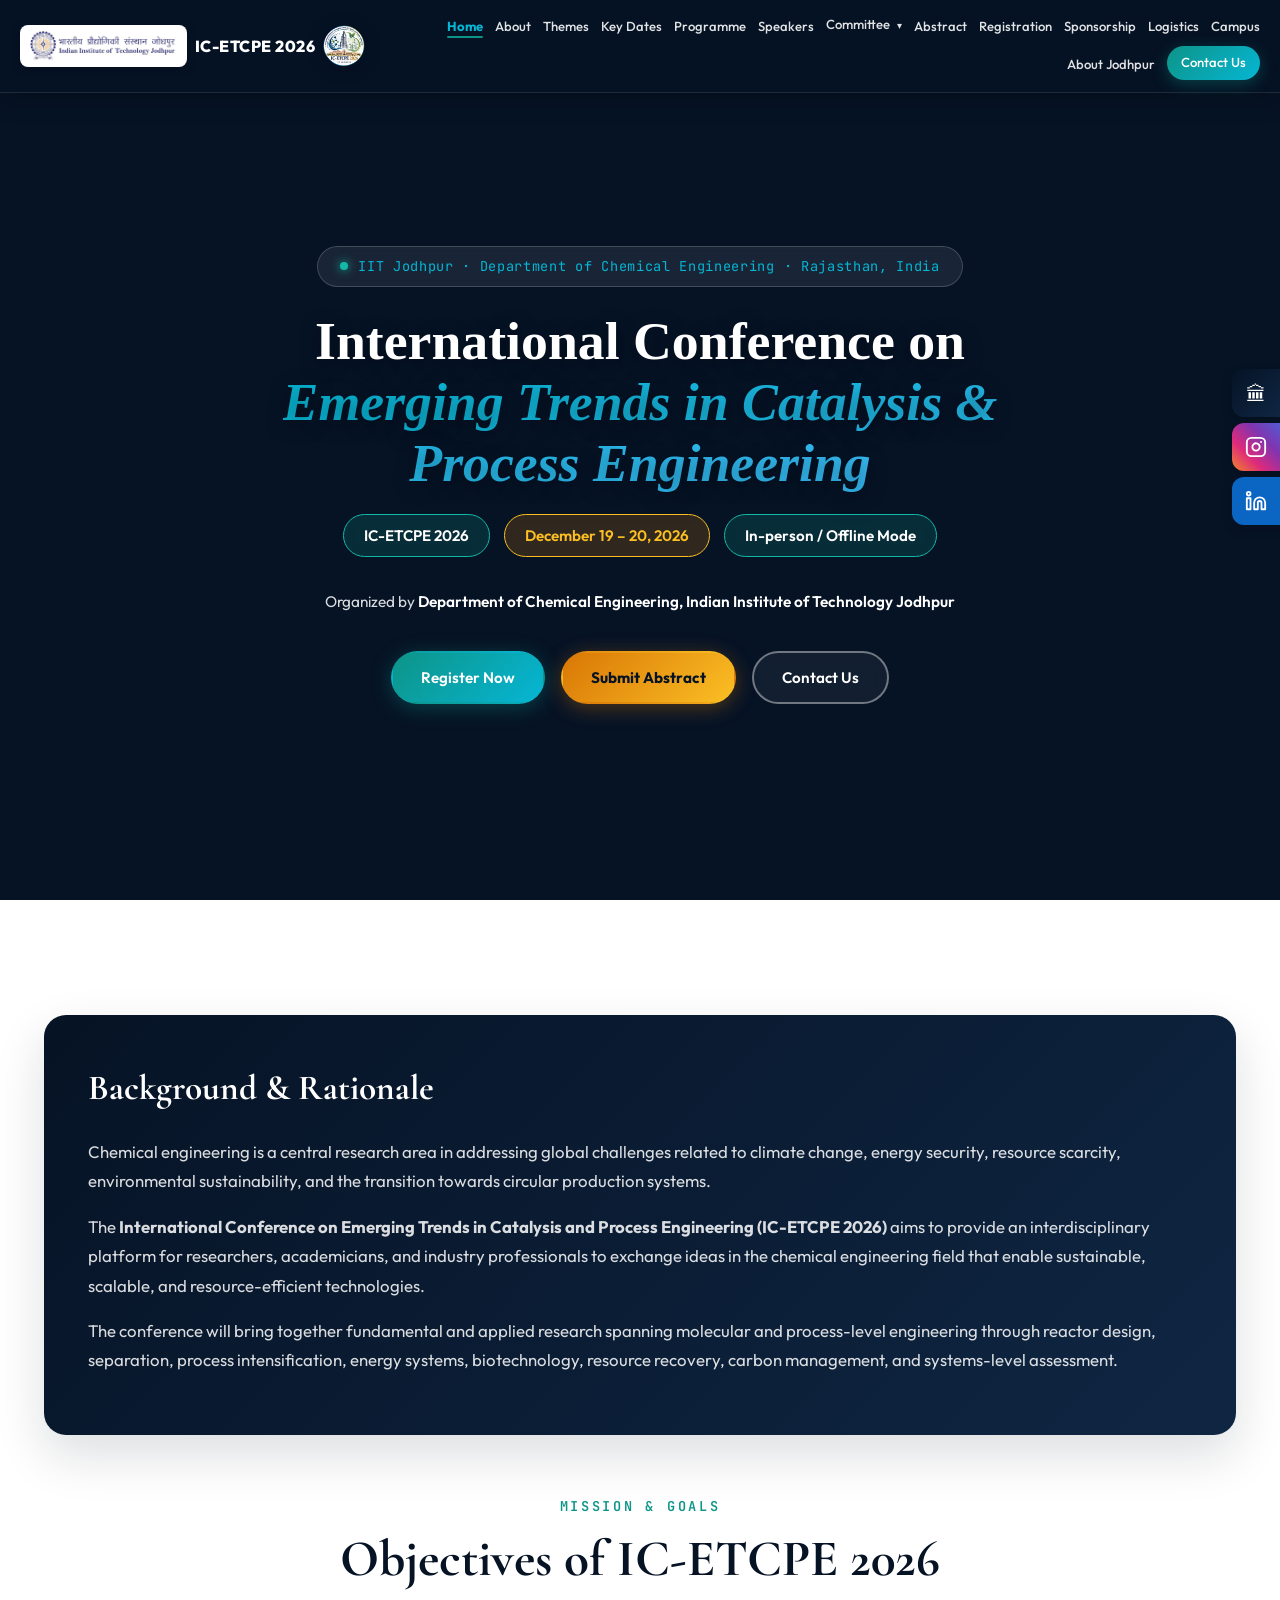
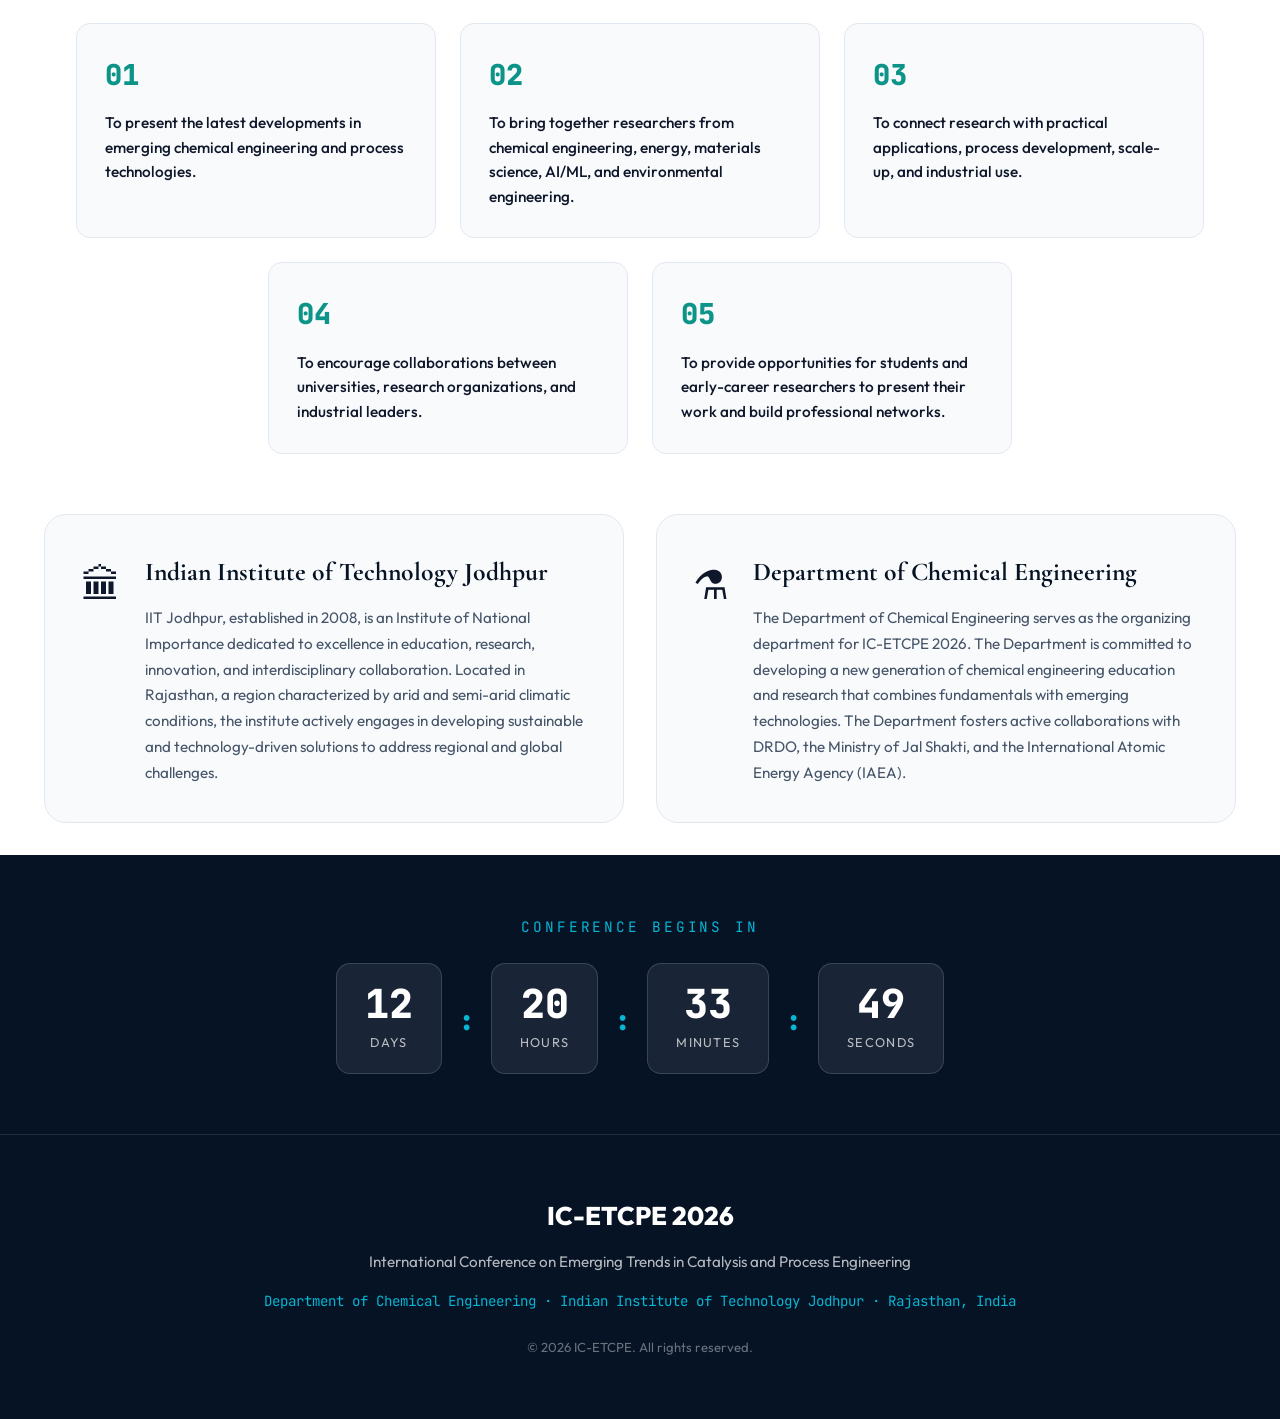
==== commit ca791347: "Add files via upload" ====
--- a/index.html
+++ b/index.html
@@ -41,11 +41,13 @@
             <li><a href="#comm-core">Core Organizing Committee</a></li>
             <li><a href="#comm-local">Local Organizing Committee</a></li>
             <li><a href="#comm-website">Website Management</a></li>
+            <li><a href="#comm-logistics">Local and Logistics Management</a></li>
           </ul>
         </li>
         <li><a href="#abstract">Abstract</a></li>
         <li><a href="#registration">Registration</a></li>
         <li><a href="#sponsorship">Sponsorship</a></li>
+        <li><a href="#logistics">Logistics</a></li>
         <li><a href="#campus">Campus</a></li>
         <li><a href="#jodhpur">About Jodhpur</a></li>
         <li><a href="#contact" class="nav-cta">Contact Us</a></li>
@@ -324,11 +326,6 @@
           <p class="speaker-affiliation">Dalhousie University, Canada</p>
         </article>
         <article class="speaker-card">
-          <div class="speaker-photo"><img src="Speakers-folder/Speakers/Nasir%20Mahmood.jpg" alt="Prof. Nasir Mahmood"></div>
-          <h3 class="speaker-name">Prof. Nasir Mahmood</h3>
-          <p class="speaker-affiliation">RMIT Australia</p>
-        </article>
-        <article class="speaker-card">
           <div class="speaker-photo"><img src="Speakers-folder/Speakers/Ewa%20Kowalska.jpg" alt="Prof. Ewa Kowalska"></div>
           <h3 class="speaker-name">Prof. Ewa Kowalska</h3>
           <p class="speaker-affiliation">Jagiellonian University, Kraków (UJ)</p>
@@ -480,29 +477,24 @@
         <div class="comm-sub-title">International Advisory Committee</div>
         <div class="comm-multi-row">
           <div class="comm-card">
+            <div class="photo-placeholder"><img src="committee-folder/committee/International%20advisory%20committee/Ewa%20Kowalska.jpg" alt="Prof. Ewa Kowalska"></div>
+            <div class="comm-name">Prof. Ewa Kowalska</div>
+            <div class="comm-role">Jagiellonian University, Kraków (UJ)</div>
+          </div>
+          <div class="comm-card">
+            <div class="photo-placeholder"><img src="committee-folder/committee/International%20advisory%20committee/Marcin%20Kobielusz.webp" alt="Prof. Marcin Kobielusz"></div>
+            <div class="comm-name">Prof. Marcin Kobielusz</div>
+            <div class="comm-role">Jagellonian University</div>
+          </div>
+          <div class="comm-card">
             <div class="photo-placeholder"><img src="committee-folder/committee/International%20advisory%20committee/Prof.%20Sonil%20Nanda.jpg" alt="Prof. Sonil Nanda"></div>
             <div class="comm-name">Prof. Sonil Nanda</div>
             <div class="comm-role">Dalhousie University, Canada</div>
           </div>
           <div class="comm-card">
-            <div class="photo-placeholder"><img src="committee-folder/committee/International%20advisory%20committee/Nasir%20Mahmood.jpg" alt="Prof. Nasir Mahmood"></div>
-            <div class="comm-name">Prof. Nasir Mahmood</div>
-            <div class="comm-role">RMIT Australia</div>
-          </div>
-          <div class="comm-card">
-            <div class="photo-placeholder"><img src="committee-folder/committee/International%20advisory%20committee/Ewa%20Kowalska.jpg" alt="Prof. Ewa Kowalska"></div>
-            <div class="comm-name">Prof. Ewa Kowalska</div>
-            <div class="comm-role">Jagiellonian University, Kraków (UJ)</div>
-          </div>
-          <div class="comm-card">
             <div class="photo-placeholder"><img src="committee-folder/committee/International%20advisory%20committee/Semyon%20Mareev.png" alt="Prof. Semyon Mareev"></div>
             <div class="comm-name">Prof. Semyon Mareev</div>
             <div class="comm-role">Kuban State University, Russia</div>
-          </div>
-          <div class="comm-card">
-            <div class="photo-placeholder"><img src="committee-folder/committee/International%20advisory%20committee/Marcin%20Kobielusz.webp" alt="Prof. Marcin Kobielusz"></div>
-            <div class="comm-name">Prof. Marcin Kobielusz</div>
-            <div class="comm-role">Jagellonian University</div>
           </div>
         </div>
       </div>
@@ -512,6 +504,26 @@
         <div class="comm-sub-title">National Advisory Committee</div>
         <div class="comm-multi-row">
           <div class="comm-card">
+            <div class="photo-placeholder"><img src="committee-folder/committee/National%20Advisory%20Committee/Dr%20Arti%20Sahu.jfif" alt="Dr. Arti Sahu"></div>
+            <div class="comm-name">Dr. Arti Sahu</div>
+            <div class="comm-role">IIT Kanpur</div>
+          </div>
+          <div class="comm-card">
+            <div class="photo-placeholder"><img src="committee-folder/committee/National%20Advisory%20Committee/Prof%20Debasis%20Sarkar.png" alt="Prof. Debasis Sarkar"></div>
+            <div class="comm-name">Prof. Debasis Sarkar</div>
+            <div class="comm-role">IIT Kharagpur</div>
+          </div>
+          <div class="comm-card">
+            <div class="photo-placeholder"><img src="committee-folder/committee/National%20Advisory%20Committee/prof.%20Vimal%20Chandra%20Srivastava.jfif" alt="Prof. Vimal C. Srivastava"></div>
+            <div class="comm-name">Prof. Vimal C. Srivastava</div>
+            <div class="comm-role">IIT Roorkee</div>
+          </div>
+          <div class="comm-card">
+            <div class="photo-placeholder"><img src="committee-folder/committee/National%20Advisory%20Committee/prof.%20Sridharakumar%20Narasimhan.webp" alt="Prof. Sridharakumar Narasimhan"></div>
+            <div class="comm-name">Prof. Sridharakumar Narasimhan</div>
+            <div class="comm-role">IIT Madras</div>
+          </div>
+          <div class="comm-card">
             <div class="photo-placeholder"><img src="committee-folder/committee/National%20Advisory%20Committee/Prof.%20Kaustubha%20Mohanty.jpg" alt="Prof. Kaustubha Mohanty"></div>
             <div class="comm-name">Prof. Kaustubha Mohanty</div>
             <div class="comm-role">IIT Guwahati</div>
@@ -590,26 +602,6 @@
             <div class="photo-placeholder"><img src="committee-folder/committee/National%20Advisory%20Committee/Prof.Ejaz%20Ahmad.jpg" alt="Prof. Ejaz Ahmad"></div>
             <div class="comm-name">Prof. Ejaz Ahmad</div>
             <div class="comm-role">IIT (ISM) Dhanbad</div>
-          </div>
-          <div class="comm-card">
-            <div class="photo-placeholder"><img src="committee-folder/committee/National%20Advisory%20Committee/Dr%20Arti%20Sahu.jfif" alt="Dr. Arti Sahu"></div>
-            <div class="comm-name">Dr. Arti Sahu</div>
-            <div class="comm-role">IIT Kanpur</div>
-          </div>
-          <div class="comm-card">
-            <div class="photo-placeholder"><img src="committee-folder/committee/National%20Advisory%20Committee/Prof%20Debasis%20Sarkar.png" alt="Prof. Debasis Sarkar"></div>
-            <div class="comm-name">Prof. Debasis Sarkar</div>
-            <div class="comm-role">IIT Kharagpur</div>
-          </div>
-          <div class="comm-card">
-            <div class="photo-placeholder"><img src="committee-folder/committee/National%20Advisory%20Committee/prof.%20Vimal%20Chandra%20Srivastava.jfif" alt="Prof. Vimal C. Srivastava"></div>
-            <div class="comm-name">Prof. Vimal C. Srivastava</div>
-            <div class="comm-role">IIT Roorkee</div>
-          </div>
-          <div class="comm-card">
-            <div class="photo-placeholder"><img src="committee-folder/committee/National%20Advisory%20Committee/prof.%20Sridharakumar%20Narasimhan.webp" alt="Prof. Sridharakumar Narasimhan"></div>
-            <div class="comm-name">Prof. Sridharakumar Narasimhan</div>
-            <div class="comm-role">IIT Madras</div>
           </div>
         </div>
       </div>
@@ -637,12 +629,12 @@
             <div class="comm-card">
               <div class="photo-placeholder"><img src="committee-folder/committee/core%20organising%20committee/PATRONS/Bhabani-K-Satapathy.jpeg" alt="Prof. Bhabani Kumar Satapathy"></div>
               <div class="comm-name">Prof. Bhabani Kumar Satapathy</div>
-              <div class="comm-role">Professor, Department of Material Engineering, IIT Jodhpur</div>
+              <div class="comm-role">Deputy Director, IIT Jodhpur</div>
             </div>
             <div class="comm-card">
               <div class="photo-placeholder"><img src="committee-folder/committee/core%20organising%20committee/PATRONS/Sunil%20K%20Khijwania.jpg" alt="Prof. Sunil Kumar Khijwania"></div>
               <div class="comm-name">Prof. Sunil Kumar Khijwania</div>
-              <div class="comm-role">Professor, Department of Physics, IIT Jodhpur</div>
+              <div class="comm-role">Dean of R&amp;D (DORD), IIT Jodhpur</div>
             </div>
           </div>
         </div>
@@ -811,6 +803,23 @@
             <div class="photo-placeholder"><img src="committee-folder/committee/website%20management/Mr.%20Ikrama%20Ali.png" alt="Ikrama Ali"></div>
             <div class="comm-name">Ikrama Ali</div>
             <div class="comm-role">Technical Assistant, Dept. of Chemical Engineering, IIT Jodhpur</div>
+          </div>
+        </div>
+      </div>
+
+      <!-- 6. LOCAL AND LOGISTICS MANAGEMENT -->
+      <div class="comm-subsection reveal" id="comm-logistics">
+        <div class="comm-sub-title">Local and Logistics Management</div>
+        <div class="comm-multi-row">
+          <div class="comm-card">
+            <div class="photo-placeholder"><img src="committee-folder/committee/Local%20and%20Logistic%20Management/Abhinav-Shukla.jpg" alt="Abhinav Shukla"></div>
+            <div class="comm-name">Abhinav Shukla</div>
+            <div class="comm-role">Junior Technical Assistant, Dept. of Chemical Engineering, IIT Jodhpur</div>
+          </div>
+          <div class="comm-card">
+            <div class="photo-placeholder"><img src="committee-folder/committee/Local%20and%20Logistic%20Management/Ranjan-Pati.jpg" alt="Ranjan Pati"></div>
+            <div class="comm-name">Ranjan Pati</div>
+            <div class="comm-role">Junior Technical Assistant, Dept. of Chemical Engineering, IIT Jodhpur</div>
           </div>
         </div>
       </div>
@@ -899,14 +908,6 @@
             </table>
           </div>
 
-          <div class="reg-notes">
-            <h4>Accommodation &amp; Visa Information</h4>
-            <ul>
-              <li><strong>Student Accommodation:</strong> AC Hostel Rooms available (charges per person per day is ₹ 600, excluding GST).</li>
-              <li><strong>Delegate Accommodation:</strong> Partner Hotels will be notified on the website.</li>
-              <li><strong>Visa Information:</strong> International participants requiring an invitation letter for a visa application may contact <a href="mailto:iccpe@iitj.ac.in" style="color: var(--teal-primary); font-weight: 600;">iccpe@iitj.ac.in</a> with their registration details.</li>
-            </ul>
-          </div>
         </div>
       </div>
 
@@ -972,6 +973,56 @@
         </div>
       </div>
 
+    </div>
+  </section>
+
+  <!-- LOGISTICS SECTION -->
+  <section class="section logistics-section" id="logistics">
+    <div class="container">
+      <div class="section-label center">Visitor Information</div>
+      <h2 class="section-heading center">Logistics</h2>
+
+      <section class="logistics-subsection">
+        <h3 class="logistics-subheading">Accommodation</h3>
+        <div class="logistics-hotel-grid">
+          <article class="travel-card reveal">
+            <h3>Stamps By Eight Continents- Jodhpur</h3>
+            <p><strong>Phone:</strong> <a href="tel:+9197984237837">+91 97984237837</a></p>
+            <p><strong>Email:</strong> <a href="mailto:gm.stampsjdh@eightcontinents.co.in">gm.stampsjdh@eightcontinents.co.in</a></p>
+            <p><strong>Website:</strong> <a href="https://www.eightcontinentshotels.com/" target="_blank" rel="noopener noreferrer">eightcontinentshotels.com</a></p>
+            <p><strong>Room rates:</strong><br>Single occupancy: ₹3,000 + GST<br>Double occupancy: ₹4,000 + GST</p>
+            <p><strong>Address:</strong> 9 Mill, Industrial Area, 72/28, Surpura Bypass Road, Mandore, Jodhpur, Daijar, Rajasthan 342304</p>
+            <a class="hotel-map-link" href="https://maps.app.goo.gl/tmoZdaeWdxjmdEXL9?g_st=aw" target="_blank" rel="noopener noreferrer">View on Google Maps</a>
+          </article>
+
+          <article class="travel-card reveal">
+            <h3>Hotel Surpura Bagh</h3>
+            <p><strong>Phone:</strong> <a href="tel:+919636071036">+91 9636071036</a></p>
+            <p><strong>Email:</strong> <a href="mailto:gmsales@surpurabagh.com">gmsales@surpurabagh.com</a></p>
+            <p><strong>Website:</strong> <a href="https://www.surpurabagh.com/" target="_blank" rel="noopener noreferrer">surpurabagh.com</a></p>
+            <p><strong>Room rates (CP plan):</strong><br>Premium Cottage with sit out: ₹7,000<br>Vana Junior Suite: ₹8,000<br>Vana Lagoon Suite: ₹9,000<br>Plunge Pool Suite: ₹10,000<br>Vana Executive Suite: ₹12,000</p>
+            <p><strong>Address:</strong> Surpura Bypass Road, Near NLU, Mandore, Jodhpur, Rajasthan 342007</p>
+            <a class="hotel-map-link" href="https://maps.app.goo.gl/UDAyMFfBXTmM4Mag8?g_st=aw" target="_blank" rel="noopener noreferrer">View on Google Maps</a>
+          </article>
+
+          <article class="travel-card reveal">
+            <h3>Chandra Grand</h3>
+            <p><strong>Phone:</strong> <a href="tel:+917340064989">+91 73400 64989</a></p>
+            <p><strong>Email:</strong> <a href="mailto:chandragrand.jdh@gmail.com">chandragrand.jdh@gmail.com</a></p>
+            <p><strong>Website:</strong> <a href="https://chandragrand.com/" target="_blank" rel="noopener noreferrer">chandragrand.com</a></p>
+            <p><strong>Room rates:</strong><br>Single occupancy: ₹3,000 + GST<br>Double occupancy: ₹3,500 + GST</p>
+            <p><strong>Address:</strong> E6A, Mandore Industrial Area, 9 Mile, Mandore, Jodhpur, Rajasthan 342007</p>
+            <a class="hotel-map-link" href="https://www.google.com/maps/place/CHANDRA+GRAND/@26.3885721,73.0707049,17z/data=!4m21!1m11!3m10!1s0x39419326cf062cf3:0xfacd33f017c915c4!2sCHANDRA+GRAND!5m2!4m1!1i2!8m2!3d26.3885721!4d73.0707049!10e1!16s%2Fg%2F11c2rbhzhf!3m8!1s0x39419326cf062cf3:0xfacd33f017c915c4!5m2!4m1!1i2!8m2!3d26.3885721!4d73.0707049!16s%2Fg%2F11c2rbhzhf?entry=ttu&amp;g_ep=EgoyMDI2MDkyMy4wIKXMDSoASAFQAw%3D%3D" target="_blank" rel="noopener noreferrer">View on Google Maps</a>
+          </article>
+        </div>
+      </section>
+
+      <section class="logistics-subsection visa-subsection">
+        <h3 class="logistics-subheading">Visa Information</h3>
+        <div class="reg-notes">
+          <p>International participants requiring an invitation letter for a visa application may contact <a href="mailto:iccpe@iitj.ac.in">iccpe@iitj.ac.in</a> with their registration details.</p>
+        </div>
+      </section>
     </div>
   </section>
 
--- a/styles.css
+++ b/styles.css
@@ -965,10 +965,23 @@
 
 /* 4-column grid showing all speakers at once */
 .speaker-grid-all {
-  display: grid;
-  grid-template-columns: repeat(4, 1fr);
+  display: flex;
+  flex-wrap: wrap;
+  justify-content: center;
   gap: 24px;
   margin: 32px auto 0;
+}
+
+.speaker-category + .speaker-category {
+  margin-top: 48px;
+}
+
+.speaker-category-title {
+  margin: 0;
+  color: var(--navy-deep);
+  font-family: var(--font-serif);
+  font-size: 1.55rem;
+  text-align: center;
 }
 
 .speaker-carousel {
@@ -989,7 +1002,7 @@
 
 .speaker-card {
   box-sizing: border-box;
-  flex: 0 0 calc((100% - 72px) / 4);
+  flex: 0 1 calc((100% - 72px) / 4);
   min-width: 0;
   padding: 12px;
   background: var(--white);
@@ -1267,6 +1280,11 @@
   text-overflow: ellipsis;
 }
 
+.comm-name {
+  white-space: normal;
+  overflow-wrap: anywhere;
+}
+
 .leader-name {
   color: var(--white);
   font-size: 1.35rem;
@@ -1950,7 +1968,11 @@
   }
 
   .speaker-grid-all {
-    grid-template-columns: repeat(2, 1fr);
+    gap: 20px;
+  }
+
+  .speaker-grid-all .speaker-card {
+    flex-basis: calc((100% - 20px) / 2);
   }
 
   .comm-multi-row .comm-card {
@@ -1969,7 +1991,7 @@
     transition: none;
   }
 
-  .speaker-card {
+  .speaker-track .speaker-card {
     display: none;
     flex: none;
     width: auto;
@@ -1989,13 +2011,13 @@
     animation: speaker-card-enter 0.5s ease both;
   }
 
-  .speaker-photo {
+  .speaker-track .speaker-photo {
     width: 84px;
     height: 112px;
     margin: 0 auto 4px;
   }
 
-  .speaker-card .speaker-name {
+  .speaker-track .speaker-card .speaker-name {
     margin-bottom: 4px;
     font-size: 1.1rem;
   }
@@ -2113,8 +2135,11 @@
   }
 
   .speaker-grid-all {
-    grid-template-columns: repeat(2, 1fr);
     gap: 14px;
+  }
+
+  .speaker-grid-all .speaker-card {
+    flex-basis: calc((100% - 14px) / 2);
   }
 
   .comm-multi-row .comm-card {
@@ -2200,6 +2225,66 @@
   font-size: 0.94rem;
   color: var(--text-muted);
   line-height: 1.6;
+}
+
+.logistics-section {
+  background: var(--sand-bg);
+}
+
+.logistics-subsection + .logistics-subsection {
+  margin-top: 48px;
+}
+
+.logistics-subheading {
+  margin: 0 0 24px;
+  color: var(--navy-deep);
+  font-family: var(--font-serif);
+  font-size: 1.6rem;
+  text-align: center;
+}
+
+.logistics-hotel-grid {
+  display: grid;
+  grid-template-columns: repeat(3, minmax(0, 1fr));
+  align-items: stretch;
+  gap: 28px;
+}
+
+.logistics-hotel-grid .travel-card {
+  margin: 0;
+  text-align: left;
+}
+
+.logistics-hotel-grid .travel-card p {
+  margin: 0 0 18px;
+}
+
+.logistics-hotel-grid .travel-card h3 {
+  overflow-wrap: anywhere;
+}
+
+.hotel-map-link {
+  display: inline-block;
+  margin-top: 12px;
+  color: var(--teal-primary);
+  font-weight: 700;
+}
+
+.visa-subsection .reg-notes {
+  max-width: 840px;
+  margin: 0 auto;
+}
+
+@media (max-width: 992px) {
+  .logistics-hotel-grid {
+    grid-template-columns: repeat(2, minmax(0, 1fr));
+  }
+}
+
+@media (max-width: 768px) {
+  .logistics-hotel-grid {
+    grid-template-columns: minmax(0, 1fr);
+  }
 }
 
 .jodhpur-subheading {
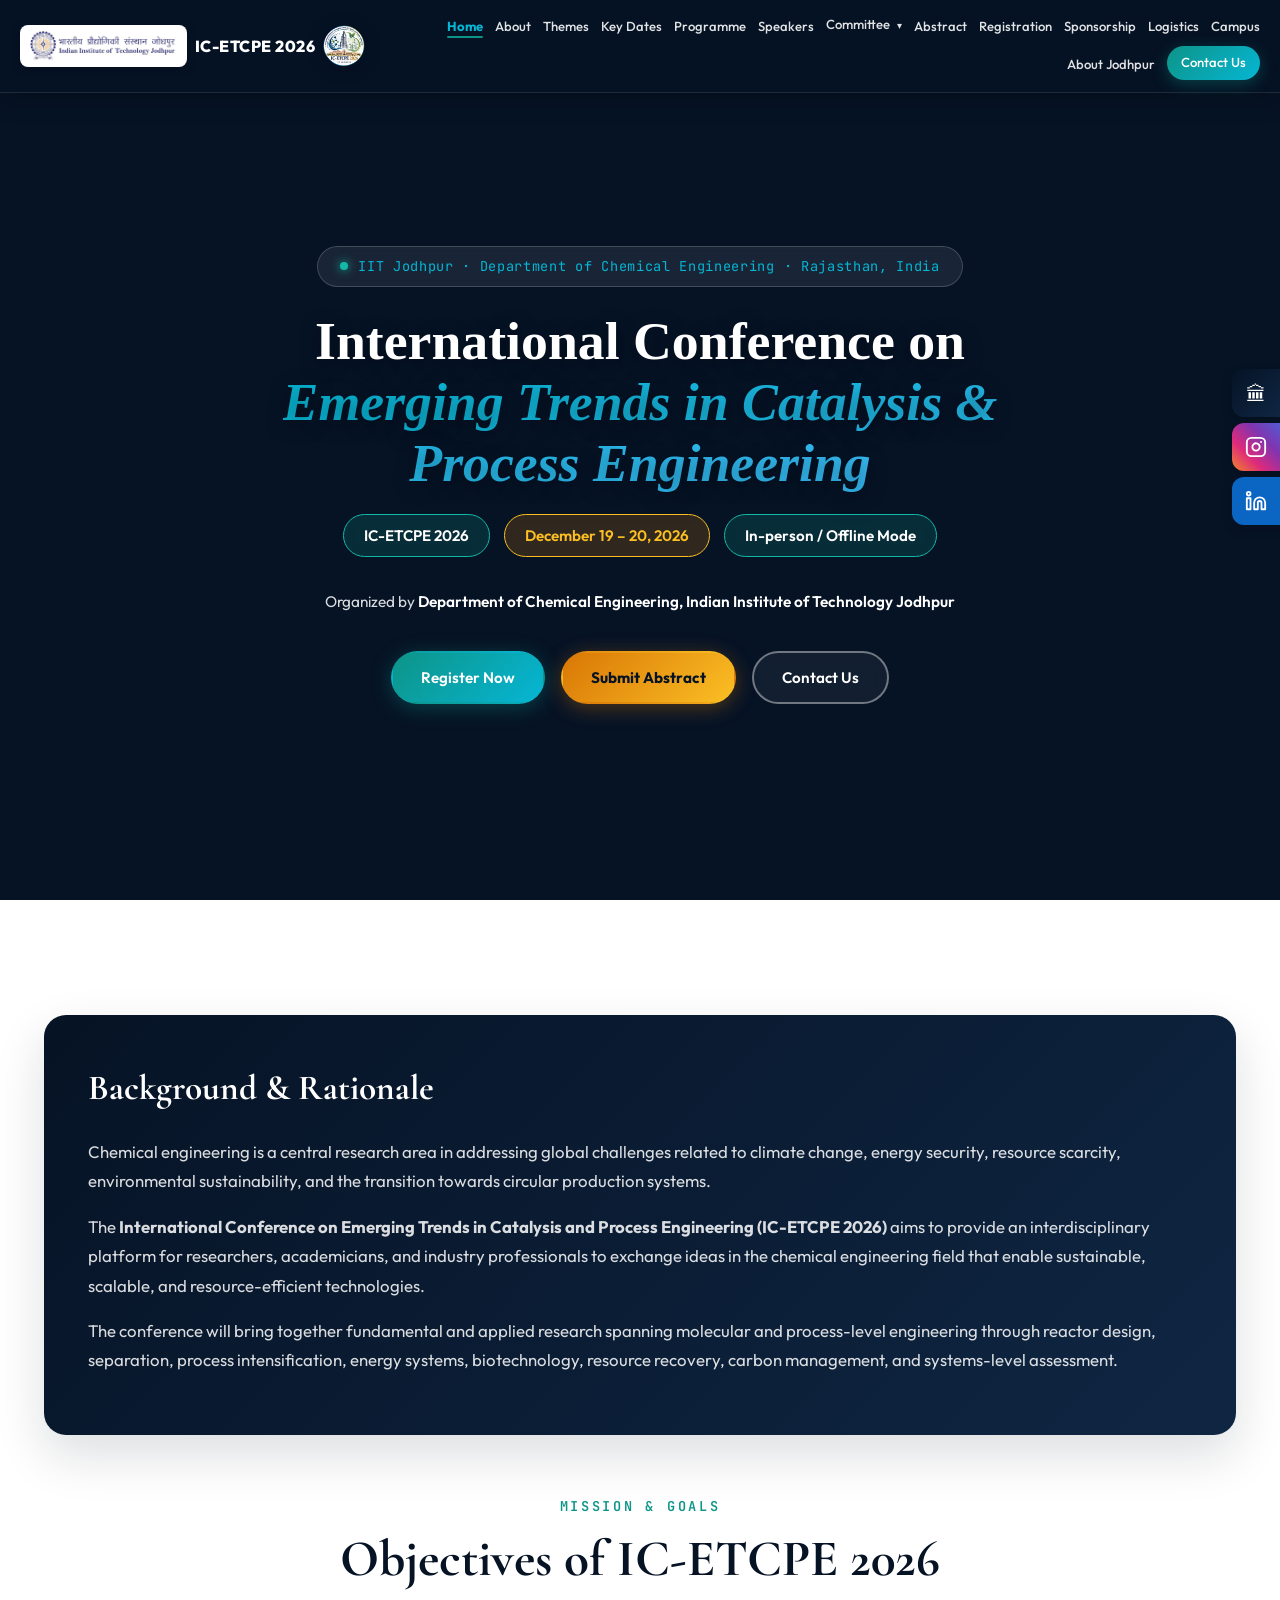
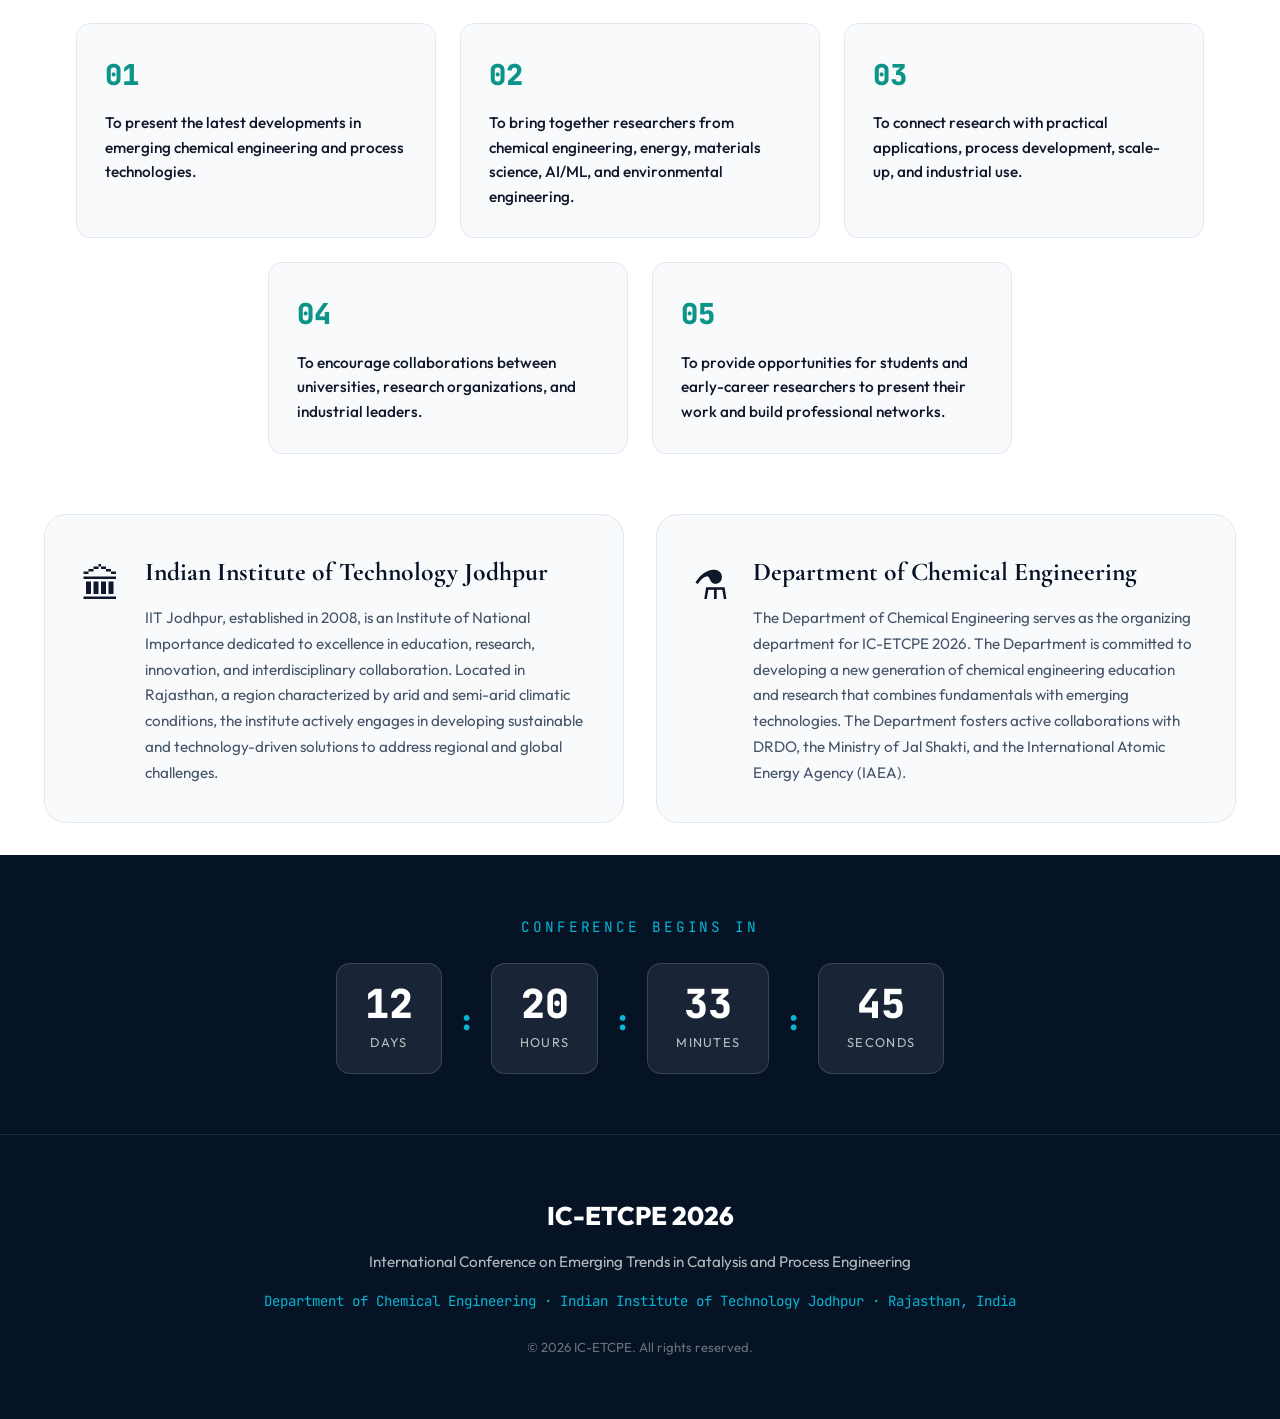
==== commit ef24d393: "Add files via upload" ====
--- a/index.html
+++ b/index.html
@@ -1014,6 +1014,16 @@
             <p><strong>Address:</strong> E6A, Mandore Industrial Area, 9 Mile, Mandore, Jodhpur, Rajasthan 342007</p>
             <a class="hotel-map-link" href="https://www.google.com/maps/place/CHANDRA+GRAND/@26.3885721,73.0707049,17z/data=!4m21!1m11!3m10!1s0x39419326cf062cf3:0xfacd33f017c915c4!2sCHANDRA+GRAND!5m2!4m1!1i2!8m2!3d26.3885721!4d73.0707049!10e1!16s%2Fg%2F11c2rbhzhf!3m8!1s0x39419326cf062cf3:0xfacd33f017c915c4!5m2!4m1!1i2!8m2!3d26.3885721!4d73.0707049!16s%2Fg%2F11c2rbhzhf?entry=ttu&amp;g_ep=EgoyMDI2MDkyMy4wIKXMDSoASAFQAw%3D%3D" target="_blank" rel="noopener noreferrer">View on Google Maps</a>
           </article>
+
+          <article class="travel-card reveal">
+            <h3>Hotel Shri Ram Excellency</h3>
+            <p><strong>Phone:</strong> <a href="tel:+917230862444">+91 7230-862444</a></p>
+            <p><strong>Email:</strong> <a href="mailto:info@hotelshriramexcellency.com">info@hotelshriramexcellency.com</a>, <a href="mailto:Reservation@hotelshriramexcellency.com">Reservation@hotelshriramexcellency.com</a></p>
+            <p><strong>Website:</strong> <a href="https://www.hotelshriramexcellency.com/" target="_blank" rel="noopener noreferrer">hotelshriramexcellency.com</a></p>
+            <p><strong>Room rates:</strong><br>Single occupancy: ₹3,500 + 5% taxes<br>Double occupancy: ₹3,800 + 5% taxes</p>
+            <p><strong>Address:</strong> 58, Residency Road, Opp. Medical College, Sardarpura, Jodhpur, Rajasthan 342003</p>
+            <a class="hotel-map-link" href="https://maps.app.goo.gl/pFnX3vrH1w1USSae6?g_st=aw" target="_blank" rel="noopener noreferrer">View on Google Maps</a>
+          </article>
         </div>
       </section>
 
--- a/styles.css
+++ b/styles.css
@@ -2245,7 +2245,7 @@
 
 .logistics-hotel-grid {
   display: grid;
-  grid-template-columns: repeat(3, minmax(0, 1fr));
+  grid-template-columns: repeat(2, minmax(0, 1fr));
   align-items: stretch;
   gap: 28px;
 }
@@ -2715,4 +2715,3 @@
     transform: translateY(0);
   }
 }
-
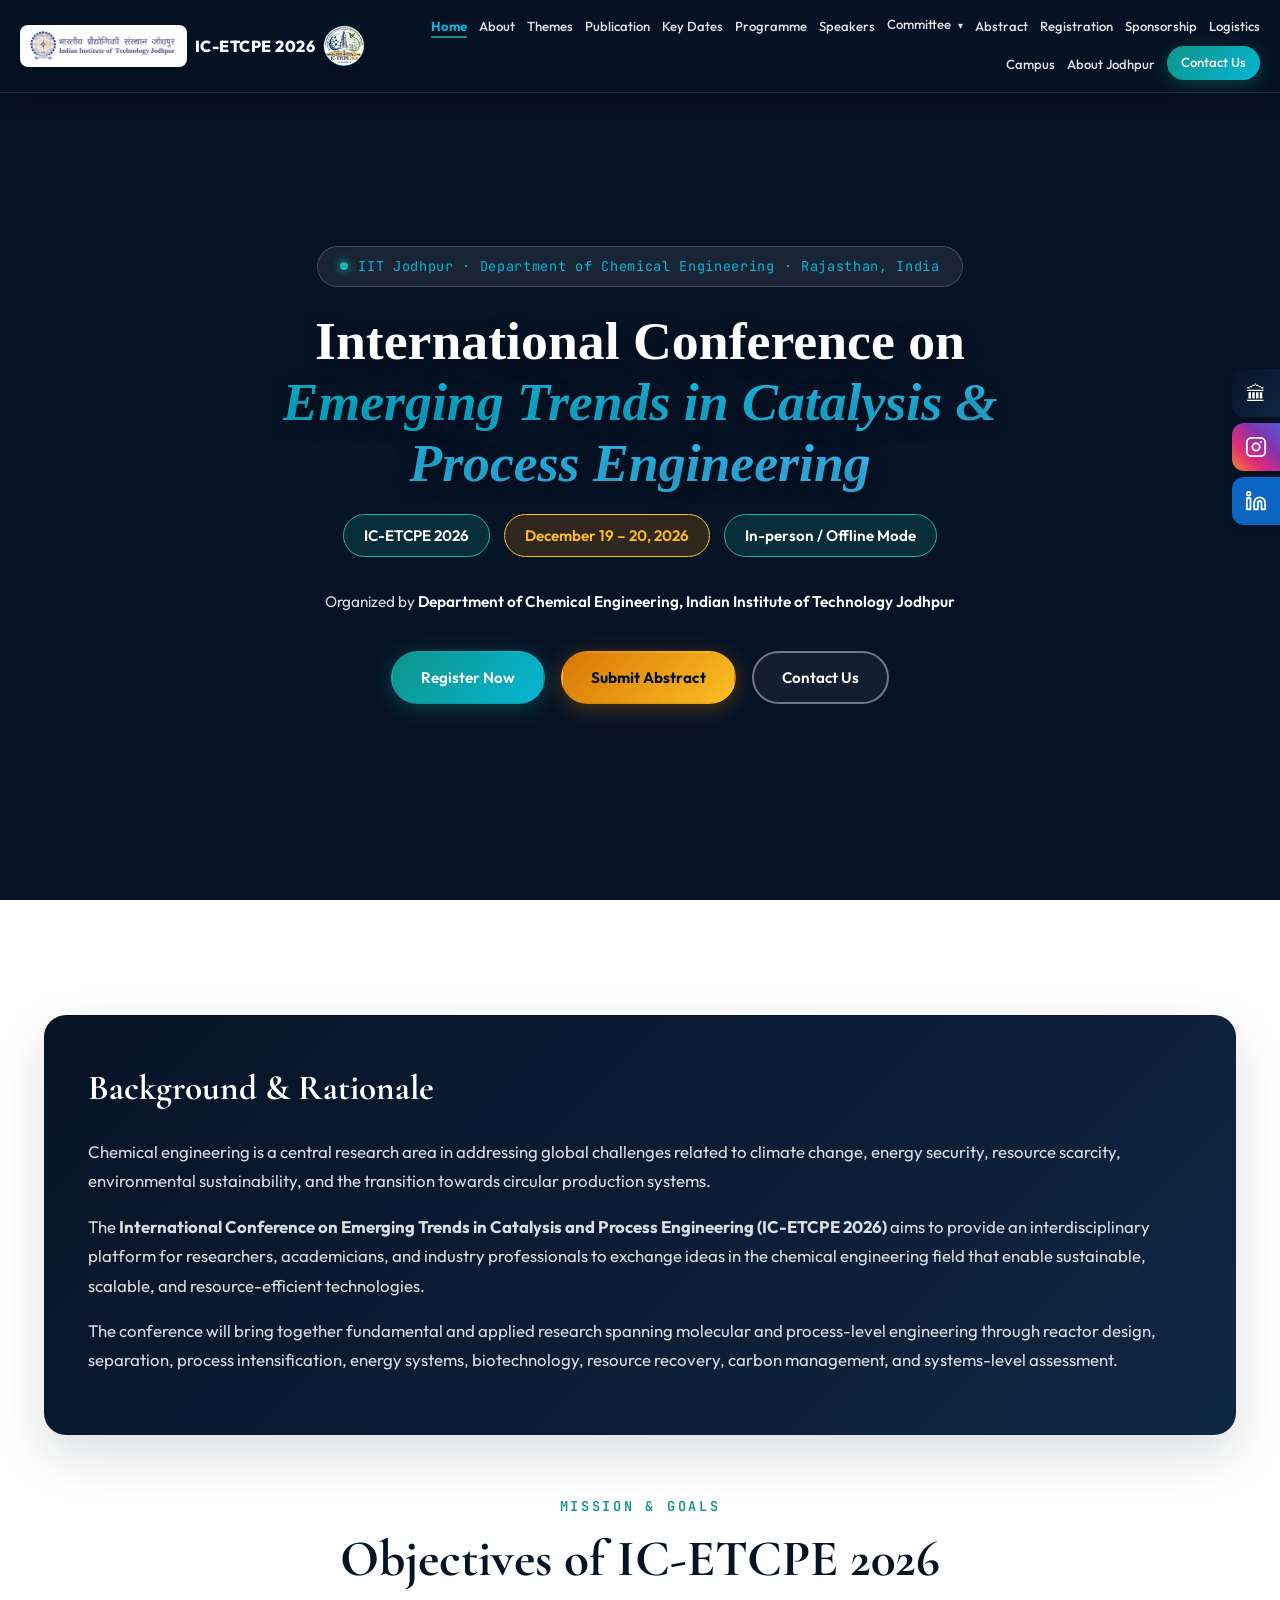
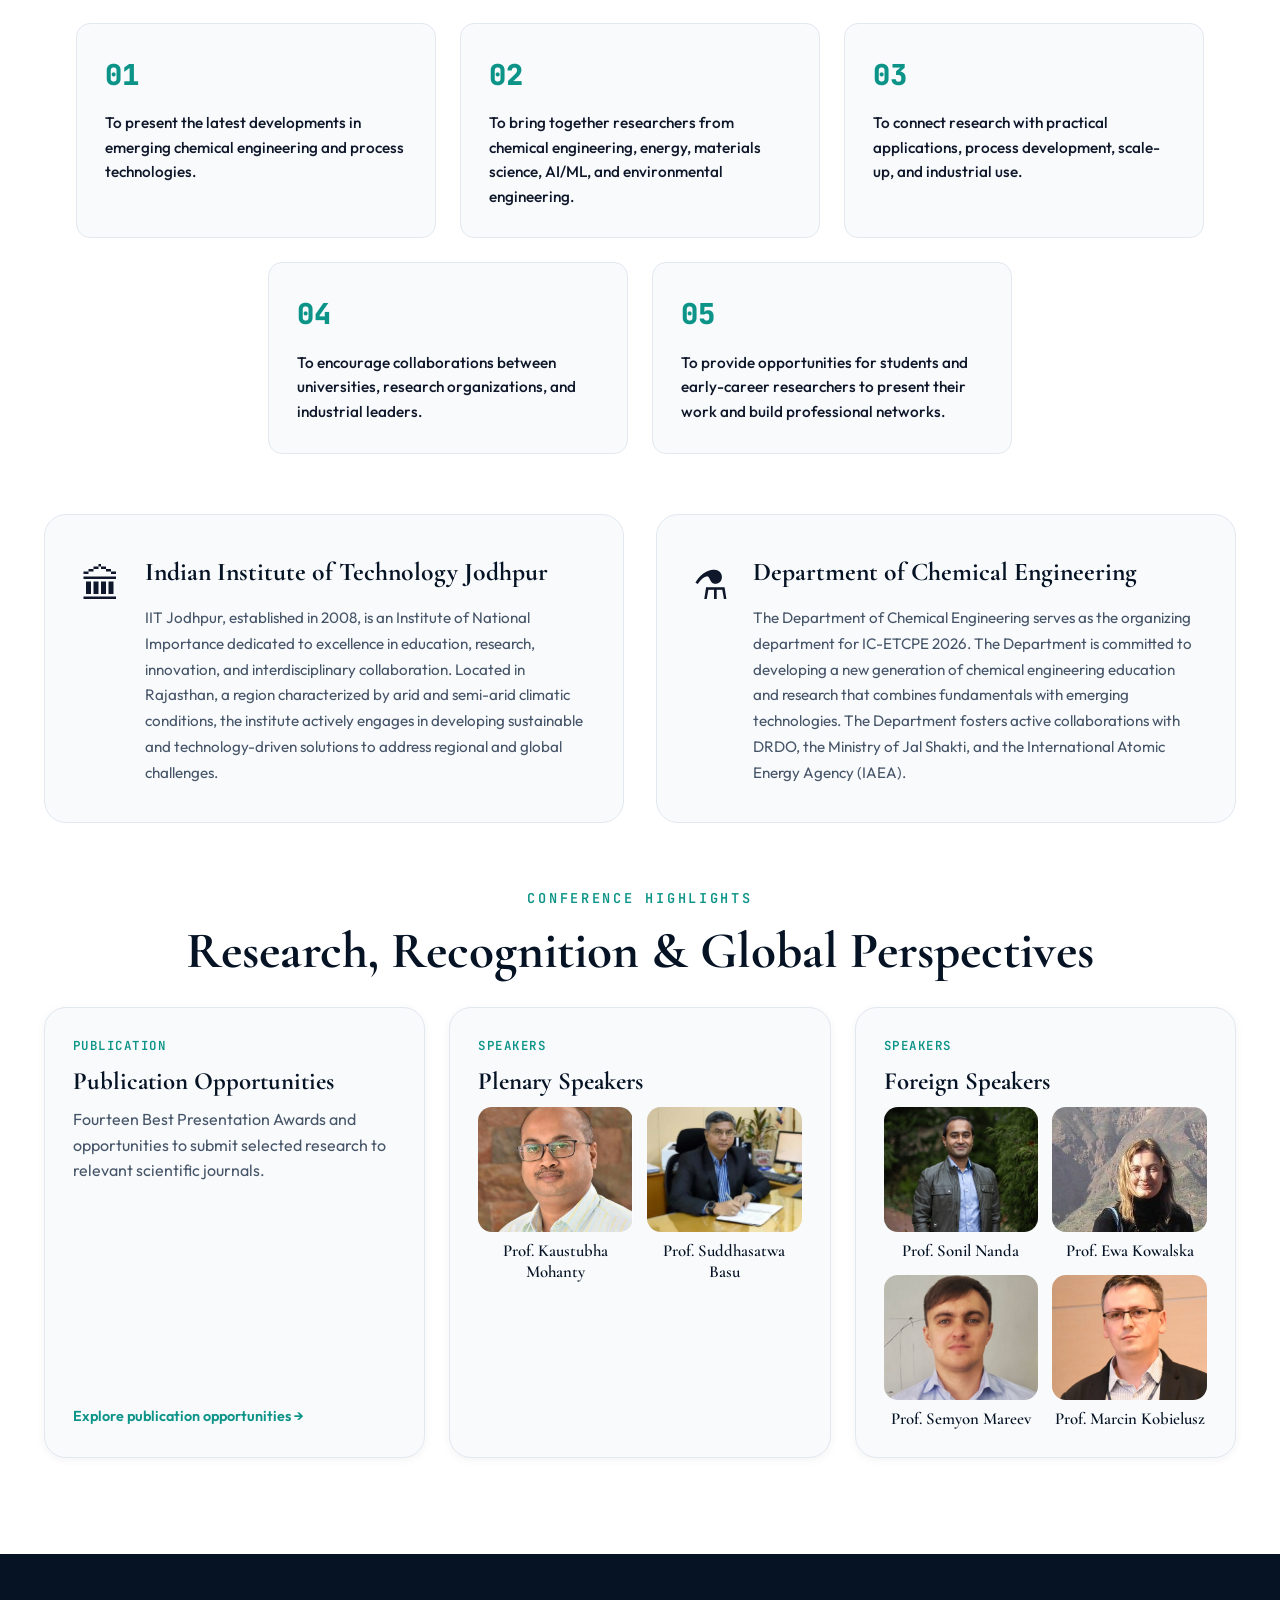
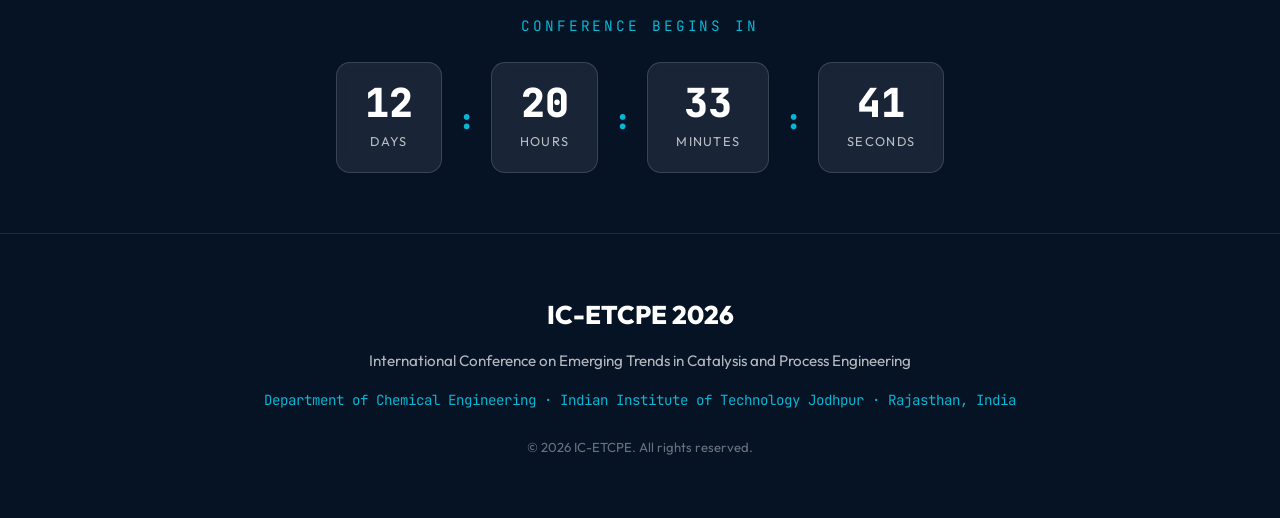
==== commit 96baa552: "Add files via upload" ====
--- a/index.html
+++ b/index.html
@@ -30,6 +30,7 @@
         <li><a href="#home">Home</a></li>
         <li><a href="#about">About</a></li>
         <li><a href="#themes">Themes</a></li>
+        <li><a href="#publication">Publication</a></li>
         <li><a href="#dates">Key Dates</a></li>
         <li><a href="#programme">Programme</a></li>
         <li><a href="#speakers">Speakers</a></li>
@@ -176,9 +177,60 @@
           </div>
         </div>
       </div>
-
-    </div>
+    </div>
+
+    <section class="home-highlights" id="home-highlights">
+      <div class="container">
+        <div class="section-label center">Conference Highlights</div>
+        <h2 class="section-heading center">Research, Recognition &amp; Global Perspectives</h2>
+        <div class="highlight-grid">
+          <a class="highlight-card" href="#publication">
+            <span class="highlight-kicker">Publication</span>
+            <h3>Publication Opportunities</h3>
+            <p>Fourteen Best Presentation Awards and opportunities to submit selected research to relevant scientific journals.</p>
+            <span class="highlight-link">Explore publication opportunities <span aria-hidden="true">&rarr;</span></span>
+          </a>
+          <div class="highlight-card">
+            <span class="highlight-kicker">Speakers</span>
+            <h3>Plenary Speakers</h3>
+            <div class="highlight-speaker-grid plenary-highlight-speakers">
+              <a class="highlight-speaker-card" href="#plenary-speakers">
+                <img src="Speakers-folder/Speakers/Prof.%20Kaustubha%20Mohanty.jpg" alt="Prof. Kaustubha Mohanty">
+                <span>Prof. Kaustubha Mohanty</span>
+              </a>
+              <a class="highlight-speaker-card" href="#plenary-speakers">
+                <img src="Speakers-folder/Speakers/Prof.%20Suddhasatwa%20Basu.jpg" alt="Prof. Suddhasatwa Basu">
+                <span>Prof. Suddhasatwa Basu</span>
+              </a>
+            </div>
+          </div>
+          <div class="highlight-card">
+            <span class="highlight-kicker">Speakers</span>
+            <h3>Foreign Speakers</h3>
+            <div class="highlight-speaker-grid foreign-highlight-speakers">
+              <a class="highlight-speaker-card" href="#foreign-speakers">
+                <img src="Speakers-folder/Speakers/Prof.%20Sonil%20Nanda.jpg" alt="Prof. Sonil Nanda">
+                <span>Prof. Sonil Nanda</span>
+              </a>
+              <a class="highlight-speaker-card" href="#foreign-speakers">
+                <img src="Speakers-folder/Speakers/Ewa%20Kowalska.jpg" alt="Prof. Ewa Kowalska">
+                <span>Prof. Ewa Kowalska</span>
+              </a>
+              <a class="highlight-speaker-card" href="#foreign-speakers">
+                <img src="Speakers-folder/Speakers/Semyon%20Mareev.png" alt="Prof. Semyon Mareev">
+                <span>Prof. Semyon Mareev</span>
+              </a>
+              <a class="highlight-speaker-card" href="#foreign-speakers">
+                <img src="Speakers-folder/Speakers/Marcin%20Kobielusz.webp" alt="Prof. Marcin Kobielusz">
+                <span>Prof. Marcin Kobielusz</span>
+              </a>
+            </div>
+          </div>
+        </div>
+      </div>
+    </section>
   </section>
+
 
   <!-- THEMES SECTION (Pair of 2, 2x2 Grid) -->
   <section class="section themes" id="themes">
@@ -250,6 +302,24 @@
     </div>
   </section>
 
+  <!-- PUBLICATION SECTION -->
+  <section class="section publication" id="publication">
+    <div class="container">
+      <div class="section-label center">Awards &amp; Research Opportunities</div>
+      <h2 class="section-heading center">Publication</h2>
+      <div class="publication-content">
+        <p>We are delighted to announce 14 Best Presentation Awards at the International Conference on Emerging Trends in Catalysis and Process Engineering (IC-ETCPE 2026), IIT Jodhpur, sponsored by Springer Nature and leading scientific journals.</p>
+        <ul class="publication-awards">
+          <li>🏆 8 Best Oral Presentation Awards – Sponsored by Springer Nature</li>
+          <li>🏆 6 Best Poster Presentation Awards – Sponsored by ACS Journals (ACS Applied Engineering Materials, ACS Applied Energy Materials, ACS Omega, I&amp;ECR, ACS Sustainable Resource Management, JCED)</li>
+        </ul>
+        <p>Outstanding oral and poster presentations will be recognized with cash prizes and certificates of excellence, acknowledging scientific innovation, research quality, and presentation excellence.</p>
+        <p><strong>Publication Opportunities:</strong> Selected high-quality research contributions will also be encouraged to submit their original, unpublished research to relevant scientific journals for potential publication, subject to the respective journals' scope, editorial evaluation, and standard peer-review procedures.</p>
+        <p>We encourage researchers, academicians, and students to participate in IC-ETCPE 2026 and showcase their innovative research for an opportunity to receive prestigious recognition and explore publication opportunities.</p>
+      </div>
+    </div>
+  </section>
+
   <!-- KEY DATES & TIMELINE (Draft 4 Deadlines) -->
   <section class="section dates" id="dates">
     <div class="container">
@@ -303,6 +373,7 @@
     </div>
   </section>
 
+
   <!-- PROGRAMME SECTION -->
   <section class="section programme-section" id="programme">
     <div class="container">
@@ -312,6 +383,7 @@
     </div>
   </section>
 
+
   <!-- SPEAKERS SECTION -->
   <section class="section speakers" id="speakers">
     <div class="container">
@@ -320,89 +392,105 @@
 
       <div class="speaker-grid-all reveal">
         <!-- Row 1 -->
-        <article class="speaker-card">
+        <article class="speaker-card" id="foreign-speakers">
           <div class="speaker-photo"><img src="Speakers-folder/Speakers/Prof.%20Sonil%20Nanda.jpg" alt="Prof. Sonil Nanda"></div>
           <h3 class="speaker-name">Prof. Sonil Nanda</h3>
           <p class="speaker-affiliation">Dalhousie University, Canada</p>
+          <a class="speaker-scholar-link" href="https://scholar.google.co.in/citations?user=5-mCYOoAAAAJ&amp;hl=en" target="_blank" rel="noopener noreferrer">Google Scholar</a>
         </article>
         <article class="speaker-card">
           <div class="speaker-photo"><img src="Speakers-folder/Speakers/Ewa%20Kowalska.jpg" alt="Prof. Ewa Kowalska"></div>
           <h3 class="speaker-name">Prof. Ewa Kowalska</h3>
           <p class="speaker-affiliation">Jagiellonian University, Kraków (UJ)</p>
+          <a class="speaker-scholar-link" href="https://scholar.google.com/citations?user=p2WJYuIAAAAJ&amp;hl=en" target="_blank" rel="noopener noreferrer">Google Scholar</a>
         </article>
         <article class="speaker-card">
           <div class="speaker-photo"><img src="Speakers-folder/Speakers/Semyon%20Mareev.png" alt="Prof. Semyon Mareev"></div>
           <h3 class="speaker-name">Prof. Semyon Mareev</h3>
           <p class="speaker-affiliation">Kuban State University, Russia</p>
+          <a class="speaker-scholar-link" href="https://scholar.google.com/citations?user=NcX5714AAAAJ&amp;hl=ru" target="_blank" rel="noopener noreferrer">Google Scholar</a>
         </article>
         <!-- Row 2 -->
         <article class="speaker-card">
           <div class="speaker-photo"><img src="Speakers-folder/Speakers/Marcin%20Kobielusz.webp" alt="Prof. Marcin Kobielusz"></div>
           <h3 class="speaker-name">Prof. Marcin Kobielusz</h3>
           <p class="speaker-affiliation">Jagellonian University</p>
+          <a class="speaker-scholar-link" href="https://scholar.google.com/citations?user=4h8erZgAAAAJ&amp;hl=pl" target="_blank" rel="noopener noreferrer">Google Scholar</a>
         </article>
         <article class="speaker-card">
           <div class="speaker-photo"><img src="Speakers-folder/Speakers/Suverna%20Trivedi.png" alt="Prof. Suverna Trivedi"></div>
           <h3 class="speaker-name">Prof. Suverna Trivedi</h3>
           <p class="speaker-affiliation">IIT Kharagpur</p>
+          <a class="speaker-scholar-link" href="https://scholar.google.com/citations?user=67eqo7YAAAAJ&amp;hl=en" target="_blank" rel="noopener noreferrer">Google Scholar</a>
         </article>
         <article class="speaker-card">
           <div class="speaker-photo"><img src="Speakers-folder/Speakers/Santosh%20K.%20Singh.jpg" alt="Dr. Santosh K. Singh"></div>
           <h3 class="speaker-name">Dr. Santosh K. Singh</h3>
           <p class="speaker-affiliation">Shiv Nadar Institute of Eminence</p>
+          <a class="speaker-scholar-link" href="https://scholar.google.com/citations?user=hTJsjWkAAAAJ&amp;hl=en" target="_blank" rel="noopener noreferrer">Google Scholar</a>
         </article>
         <article class="speaker-card">
           <div class="speaker-photo"><img src="Speakers-folder/Speakers/Shelaka%20Gupta.png" alt="Prof. Shelaka Gupta"></div>
           <h3 class="speaker-name">Prof. Shelaka Gupta</h3>
           <p class="speaker-affiliation">IIT Hyderabad</p>
+          <a class="speaker-scholar-link" href="https://scholar.google.com/citations?user=Jdk32aoAAAAJ&amp;hl=en" target="_blank" rel="noopener noreferrer">Google Scholar</a>
         </article>
         <!-- Row 3 -->
         <article class="speaker-card">
           <div class="speaker-photo"><img src="Speakers-folder/Speakers/Prof.%20Kaustubha%20Mohanty.jpg" alt="Prof. Kaustubha Mohanty"></div>
           <h3 class="speaker-name">Prof. Kaustubha Mohanty</h3>
           <p class="speaker-affiliation">IIT Guwahati, India</p>
+          <a class="speaker-scholar-link" href="https://scholar.google.com/citations?user=QOFTgxAAAAAJ&amp;hl=en" target="_blank" rel="noopener noreferrer">Google Scholar</a>
         </article>
         <article class="speaker-card">
           <div class="speaker-photo"><img src="Speakers-folder/Speakers/prof%20Sudhanshu%20Sharma.jpg" alt="Prof. Sudhanshu Sharma"></div>
           <h3 class="speaker-name">Prof. Sudhanshu Sharma</h3>
           <p class="speaker-affiliation">IIT Gandhinagar, India</p>
+          <a class="speaker-scholar-link" href="https://scholar.google.com/citations?user=NMtRLZU7b2oC&amp;hl=en" target="_blank" rel="noopener noreferrer">Google Scholar</a>
         </article>
         <article class="speaker-card">
           <div class="speaker-photo"><img src="Speakers-folder/Speakers/Prof.%20Sounak%20Roy.webp" alt="Prof. Sounak Roy"></div>
           <h3 class="speaker-name">Prof. Sounak Roy</h3>
           <p class="speaker-affiliation">BITS Pilani, Hyderabad Campus</p>
+          <a class="speaker-scholar-link" href="https://scholar.google.com/citations?user=kVZnyVsAAAAJ&amp;hl=en" target="_blank" rel="noopener noreferrer">Google Scholar</a>
         </article>
         <article class="speaker-card">
           <div class="speaker-photo"><img src="Speakers-folder/Speakers/prof%20vikram%20Vishal.jfif" alt="Prof. Vikram Vishal"></div>
           <h3 class="speaker-name">Prof. Vikram Vishal</h3>
           <p class="speaker-affiliation">IIT Bombay</p>
+          <a class="speaker-scholar-link" href="https://scholar.google.com/citations?user=b7VGLi0AAAAJ&amp;hl=en" target="_blank" rel="noopener noreferrer">Google Scholar</a>
         </article>
         <!-- Row 4 -->
         <article class="speaker-card">
           <div class="speaker-photo"><img src="Speakers-folder/Speakers/Dr.%20Harshal%20Agarwal.jpg" alt="Dr. Harshal Agarwal"></div>
           <h3 class="speaker-name">Dr. Harshal Agarwal</h3>
           <p class="speaker-affiliation">CSIR-CECRI</p>
+          <a class="speaker-scholar-link" href="https://scholar.google.com/citations?user=flMfp0kAAAAJ&amp;hl=en" target="_blank" rel="noopener noreferrer">Google Scholar</a>
         </article>
         <article class="speaker-card">
           <div class="speaker-photo"><img src="Speakers-folder/Speakers/prof.%20Tinku%20Baidya.jfif" alt="Dr. Tinku Baidya"></div>
           <h3 class="speaker-name">Dr. Tinku Baidya</h3>
           <p class="speaker-affiliation">CSIR-IICT</p>
+          <a class="speaker-scholar-link" href="https://scholar.google.com/citations?user=fdzL6rwAAAAJ&amp;hl=en" target="_blank" rel="noopener noreferrer">Google Scholar</a>
         </article>
         <article class="speaker-card">
           <div class="speaker-photo"><img src="Speakers-folder/Speakers/prof.%20Rajan%20Singh.jfif" alt="Prof. Rajan Singh"></div>
           <h3 class="speaker-name">Prof. Rajan Singh</h3>
           <p class="speaker-affiliation">IIT Indore</p>
+          <a class="speaker-scholar-link" href="https://scholar.google.com/citations?user=JFf0XsYAAAAJ&amp;hl=en" target="_blank" rel="noopener noreferrer">Google Scholar</a>
         </article>
         <article class="speaker-card">
           <div class="speaker-photo"><img src="Speakers-folder/Speakers/prof.%20SUJIT%20SEN.jpg" alt="Dr. Sujit Sen"></div>
           <h3 class="speaker-name">Dr. Sujit Sen</h3>
           <p class="speaker-affiliation">NIT Rourkela</p>
+          <a class="speaker-scholar-link" href="https://scholar.google.com/citations?user=LZAw3gcAAAAJ&amp;hl=en" target="_blank" rel="noopener noreferrer">Google Scholar</a>
         </article>
         <!-- Row 5 -->
         <article class="speaker-card">
           <div class="speaker-photo"><img src="Speakers-folder/Speakers/Prof.%20Suddhasatwa%20Basu.jpg" alt="Prof. Suddhasatwa Basu"></div>
           <h3 class="speaker-name">Prof. Suddhasatwa Basu</h3>
           <p class="speaker-affiliation">IIT Delhi, India</p>
+          <a class="speaker-scholar-link" href="https://scholar.google.co.in/citations?user=yQuWxScAAAAJ&amp;hl=en" target="_blank" rel="noopener noreferrer">Google Scholar</a>
         </article>
         <article class="speaker-card">
           <div class="speaker-photo"><img src="Speakers-folder/Speakers/prof%20bablu%20mordina.jfif" alt="Dr. Bablu Mordina"></div>
@@ -413,58 +501,69 @@
           <div class="speaker-photo"><img src="Speakers-folder/Speakers/Prof%20Ankit%20Tyagi.jpeg" alt="Prof. Ankit Tyagi"></div>
           <h3 class="speaker-name">Prof. Ankit Tyagi</h3>
           <p class="speaker-affiliation">IIT Jammu, India</p>
+          <a class="speaker-scholar-link" href="https://scholar.google.co.il/citations?user=8qOhXxAAAAAJ&amp;hl=th" target="_blank" rel="noopener noreferrer">Google Scholar</a>
         </article>
         <article class="speaker-card">
           <div class="speaker-photo"><img src="Speakers-folder/Speakers/prof.%20ashish%20yadav.jfif" alt="Prof. Ashish Yadav"></div>
           <h3 class="speaker-name">Prof. Ashish Yadav</h3>
           <p class="speaker-affiliation">IIT Roorkee</p>
+          <a class="speaker-scholar-link" href="https://scholar.google.com/citations?user=7fBw87oAAAAJ&amp;hl=en" target="_blank" rel="noopener noreferrer">Google Scholar</a>
         </article>
         <!-- Row 6 -->
         <article class="speaker-card">
           <div class="speaker-photo"><img src="Speakers-folder/Speakers/Prof.%20Akshay%20Modi.png" alt="Prof. Akshay Modi"></div>
           <h3 class="speaker-name">Prof. Akshay Modi</h3>
           <p class="speaker-affiliation">IISER, Bhopal</p>
+          <a class="speaker-scholar-link" href="https://scholar.google.com/citations?user=o9mCBFYAAAAJ&amp;hl=en" target="_blank" rel="noopener noreferrer">Google Scholar</a>
         </article>
         <article class="speaker-card">
           <div class="speaker-photo"><img src="Speakers-folder/Speakers/Dr%20Pratik%20N%20Sheth.webp" alt="Prof. Pratik N. Sheth"></div>
           <h3 class="speaker-name">Prof. Pratik N. Sheth</h3>
           <p class="speaker-affiliation">BITS Pilani</p>
+          <a class="speaker-scholar-link" href="https://scholar.google.com/citations?user=S6Im2SYAAAAAJ&amp;hl=en" target="_blank" rel="noopener noreferrer">Google Scholar</a>
         </article>
         <article class="speaker-card">
           <div class="speaker-photo"><img src="Speakers-folder/Speakers/prof.%20Vikas%20Kumar%20Sangal.png" alt="Prof. Vikas Kumar Sangal"></div>
           <h3 class="speaker-name">Prof. Vikas Kumar Sangal</h3>
           <p class="speaker-affiliation">MNIT Jaipur</p>
+          <a class="speaker-scholar-link" href="https://scholar.google.com/citations?user=nCd8jEgAAAAAJ&amp;hl=en" target="_blank" rel="noopener noreferrer">Google Scholar</a>
         </article>
         <article class="speaker-card">
           <div class="speaker-photo"><img src="Speakers-folder/Speakers/Prof.Ejaz%20Ahmad.jpg" alt="Prof. Ejaz Ahmad"></div>
           <h3 class="speaker-name">Prof. Ejaz Ahmad</h3>
           <p class="speaker-affiliation">IIT (ISM) Dhanbad</p>
+          <a class="speaker-scholar-link" href="https://scholar.google.com/citations?user=UJ9hRFUAAAAAJ&amp;hl=en" target="_blank" rel="noopener noreferrer">Google Scholar</a>
         </article>
         <!-- Row 7 -->
         <article class="speaker-card">
           <div class="speaker-photo"><img src="Speakers-folder/Speakers/Dr%20Arti%20Sahu.jfif" alt="Dr. Arti Sahu"></div>
           <h3 class="speaker-name">Dr. Arti Sahu</h3>
           <p class="speaker-affiliation">IIT Kanpur</p>
+          <a class="speaker-scholar-link" href="https://scholar.google.com/citations?user=FdrLjpcAAAAJ&amp;hl=en" target="_blank" rel="noopener noreferrer">Google Scholar</a>
         </article>
         <article class="speaker-card">
           <div class="speaker-photo"><img src="Speakers-folder/Speakers/Prof%20Debasis%20Sarkar.png" alt="Prof. Debasis Sarkar"></div>
           <h3 class="speaker-name">Prof. Debasis Sarkar</h3>
           <p class="speaker-affiliation">IIT Kharagpur</p>
+          <a class="speaker-scholar-link" href="https://scholar.google.es/citations?user=L15j1oIAAAAJ&amp;hl=ja" target="_blank" rel="noopener noreferrer">Google Scholar</a>
         </article>
         <article class="speaker-card">
           <div class="speaker-photo"><img src="Speakers-folder/Speakers/prof.%20Vimal%20Chandra%20Srivastava.jfif" alt="Prof. Vimal C. Srivastava"></div>
           <h3 class="speaker-name">Prof. Vimal C. Srivastava</h3>
           <p class="speaker-affiliation">IIT Roorkee</p>
+          <a class="speaker-scholar-link" href="https://scholar.google.com/citations?user=vXB9eOwAAAAJ&amp;hl=en" target="_blank" rel="noopener noreferrer">Google Scholar</a>
         </article>
         <article class="speaker-card">
           <div class="speaker-photo"><img src="Speakers-folder/Speakers/prof.%20Sridharakumar%20Narasimhan.webp" alt="Prof. Sridharakumar Narasimhan"></div>
           <h3 class="speaker-name">Prof. Sridharakumar Narasimhan</h3>
           <p class="speaker-affiliation">IIT Madras</p>
+          <a class="speaker-scholar-link" href="https://scholar.google.com/citations?user=Tdtqf5QAAAAJ&amp;hl=en" target="_blank" rel="noopener noreferrer">Google Scholar</a>
         </article>
       </div>
 
     </div>
   </section>
+
 
   <!-- COMMITTEE SECTION -->
   <section class="section committee" id="committee">
@@ -827,6 +926,7 @@
     </div>
   </section>
 
+
   <!-- ABSTRACT SUBMISSION SECTION -->
   <section class="section abstract-submission" id="abstract">
     <div class="container">
@@ -853,6 +953,7 @@
       </div>
     </div>
   </section>
+
 
   <!-- REGISTRATION SECTION -->
   <section class="section registration" id="registration">
@@ -914,6 +1015,7 @@
     </div>
   </section>
 
+
   <!-- SPONSORSHIP SECTION (Added from Draft 4) -->
   <section class="section sponsorship" id="sponsorship">
     <div class="container">
@@ -976,6 +1078,7 @@
     </div>
   </section>
 
+
   <!-- LOGISTICS SECTION -->
   <section class="section logistics-section" id="logistics">
     <div class="container">
@@ -1027,14 +1130,17 @@
         </div>
       </section>
 
+
       <section class="logistics-subsection visa-subsection">
         <h3 class="logistics-subheading">Visa Information</h3>
         <div class="reg-notes">
           <p>International participants requiring an invitation letter for a visa application may contact <a href="mailto:iccpe@iitj.ac.in">iccpe@iitj.ac.in</a> with their registration details.</p>
         </div>
       </section>
+
     </div>
   </section>
+
 
   <!-- CAMPUS SECTION -->
   <section class="section campus-section" id="campus">
@@ -1125,6 +1231,7 @@
     </div>
   </section>
 
+
   <!-- ABOUT JODHPUR & TRAVEL GUIDE SECTION -->
   <section class="section jodhpur-section" id="jodhpur">
     <div class="container">
@@ -1233,6 +1340,7 @@
     </div>
   </section>
 
+
   <!-- CONTACT SECTION -->
   <section class="section contact" id="contact">
     <div class="container">
@@ -1308,8 +1416,10 @@
         </div>
       </section>
 
+
     </div>
   </section>
+
 
   <!-- DEPARTMENT PHOTOS SLIDESHOW SECTION (No Heading as Requested) -->
   <section class="section dept-slideshow-section" id="dept-slideshow">
@@ -1352,6 +1462,7 @@
       </div>
     </div>
   </section>
+
 
   <!-- FOOTER -->
   <footer class="footer">
--- a/styles.css
+++ b/styles.css
@@ -825,6 +825,140 @@
   font-weight: bold;
 }
 
+/* HOMEPAGE HIGHLIGHTS */
+.home-highlights {
+  padding: 64px 0;
+  background: var(--white);
+}
+
+.highlight-grid {
+  display: grid;
+  grid-template-columns: repeat(3, minmax(0, 1fr));
+  gap: 24px;
+}
+
+.highlight-card {
+  display: flex;
+  flex-direction: column;
+  align-items: flex-start;
+  padding: 28px;
+  background: var(--sand-bg);
+  border: 1px solid var(--border-light);
+  border-radius: var(--radius-lg);
+  box-shadow: var(--shadow-sm);
+  transition: var(--transition);
+}
+
+.highlight-card:hover,
+.highlight-card:focus-visible {
+  transform: translateY(-4px);
+  border-color: var(--teal-primary);
+  box-shadow: var(--shadow-md);
+}
+
+.highlight-kicker {
+  margin-bottom: 10px;
+  color: var(--teal-primary);
+  font-family: var(--font-mono);
+  font-size: 0.78rem;
+  font-weight: 600;
+  letter-spacing: 0.12em;
+  text-transform: uppercase;
+}
+
+.highlight-card h3 {
+  margin-bottom: 10px;
+  color: var(--navy-deep);
+  font-family: var(--font-serif);
+  font-size: 1.55rem;
+  line-height: 1.25;
+}
+
+.highlight-card p {
+  margin-bottom: 18px;
+  color: var(--text-muted);
+  line-height: 1.6;
+}
+
+.highlight-link {
+  margin-top: auto;
+  color: var(--teal-primary);
+  font-size: 0.9rem;
+  font-weight: 600;
+}
+
+.highlight-speaker-grid {
+  display: grid;
+  grid-template-columns: repeat(2, minmax(0, 1fr));
+  gap: 14px;
+  width: 100%;
+}
+
+.highlight-speaker-card {
+  min-width: 0;
+  color: var(--navy-deep);
+  text-align: center;
+  font-family: var(--font-serif);
+  font-size: 1.05rem;
+  font-weight: 600;
+  line-height: 1.25;
+}
+
+.highlight-speaker-card img {
+  width: 100%;
+  height: 125px;
+  margin-bottom: 8px;
+  object-fit: cover;
+  object-position: center 30%;
+  border-radius: var(--radius-md);
+}
+
+.highlight-speaker-card:hover,
+.highlight-speaker-card:focus-visible {
+  color: var(--teal-primary);
+}
+
+/* PUBLICATION */
+.publication {
+  background: var(--white);
+}
+
+.publication-content {
+  max-width: 900px;
+  margin: 0 auto;
+  padding: 36px;
+  background: var(--sand-bg);
+  border: 1px solid var(--border-light);
+  border-radius: var(--radius-lg);
+  box-shadow: var(--shadow-sm);
+}
+
+.publication-content p {
+  margin-bottom: 18px;
+  color: var(--text-muted);
+  font-size: 1.05rem;
+  line-height: 1.75;
+}
+
+.publication-content p:last-child {
+  margin-bottom: 0;
+}
+
+.publication-awards {
+  display: grid;
+  gap: 12px;
+  margin: 22px 0;
+}
+
+.publication-awards li {
+  padding: 16px 18px;
+  color: var(--navy-deep);
+  background: var(--white);
+  border-left: 3px solid var(--amber-gold);
+  border-radius: var(--radius-sm);
+  font-weight: 600;
+}
+
 /* DATES & TIMELINE */
 .dates {
   background: var(--white);
@@ -1040,6 +1174,31 @@
   margin: 0;
   color: var(--text-muted);
   line-height: 1.5;
+}
+
+.speaker-classification {
+  margin: 8px 0 0;
+  color: var(--teal-primary);
+  font-family: var(--font-mono);
+  font-size: 0.72rem;
+  font-weight: 600;
+  letter-spacing: 0.04em;
+  text-transform: uppercase;
+}
+
+.speaker-scholar-link {
+  display: inline-block;
+  margin-top: 8px;
+  color: var(--teal-primary);
+  font-size: 0.88rem;
+  font-weight: 600;
+  text-decoration: underline;
+  text-underline-offset: 3px;
+}
+
+.speaker-scholar-link:hover,
+.speaker-scholar-link:focus-visible {
+  color: var(--navy-deep);
 }
 
 .speaker-pagination {
@@ -1939,6 +2098,10 @@
     grid-template-columns: 1fr;
   }
 
+  .highlight-grid {
+    grid-template-columns: repeat(2, minmax(0, 1fr));
+  }
+
   .abstract-grid {
     grid-template-columns: 1fr;
     gap: 20px;
@@ -1983,6 +2146,14 @@
 }
 
 @media (max-width: 768px) {
+  .highlight-grid {
+    grid-template-columns: 1fr;
+  }
+
+  .publication-content {
+    padding: 24px;
+  }
+
   .speaker-track {
     display: grid;
     grid-template-columns: repeat(2, minmax(0, 1fr));
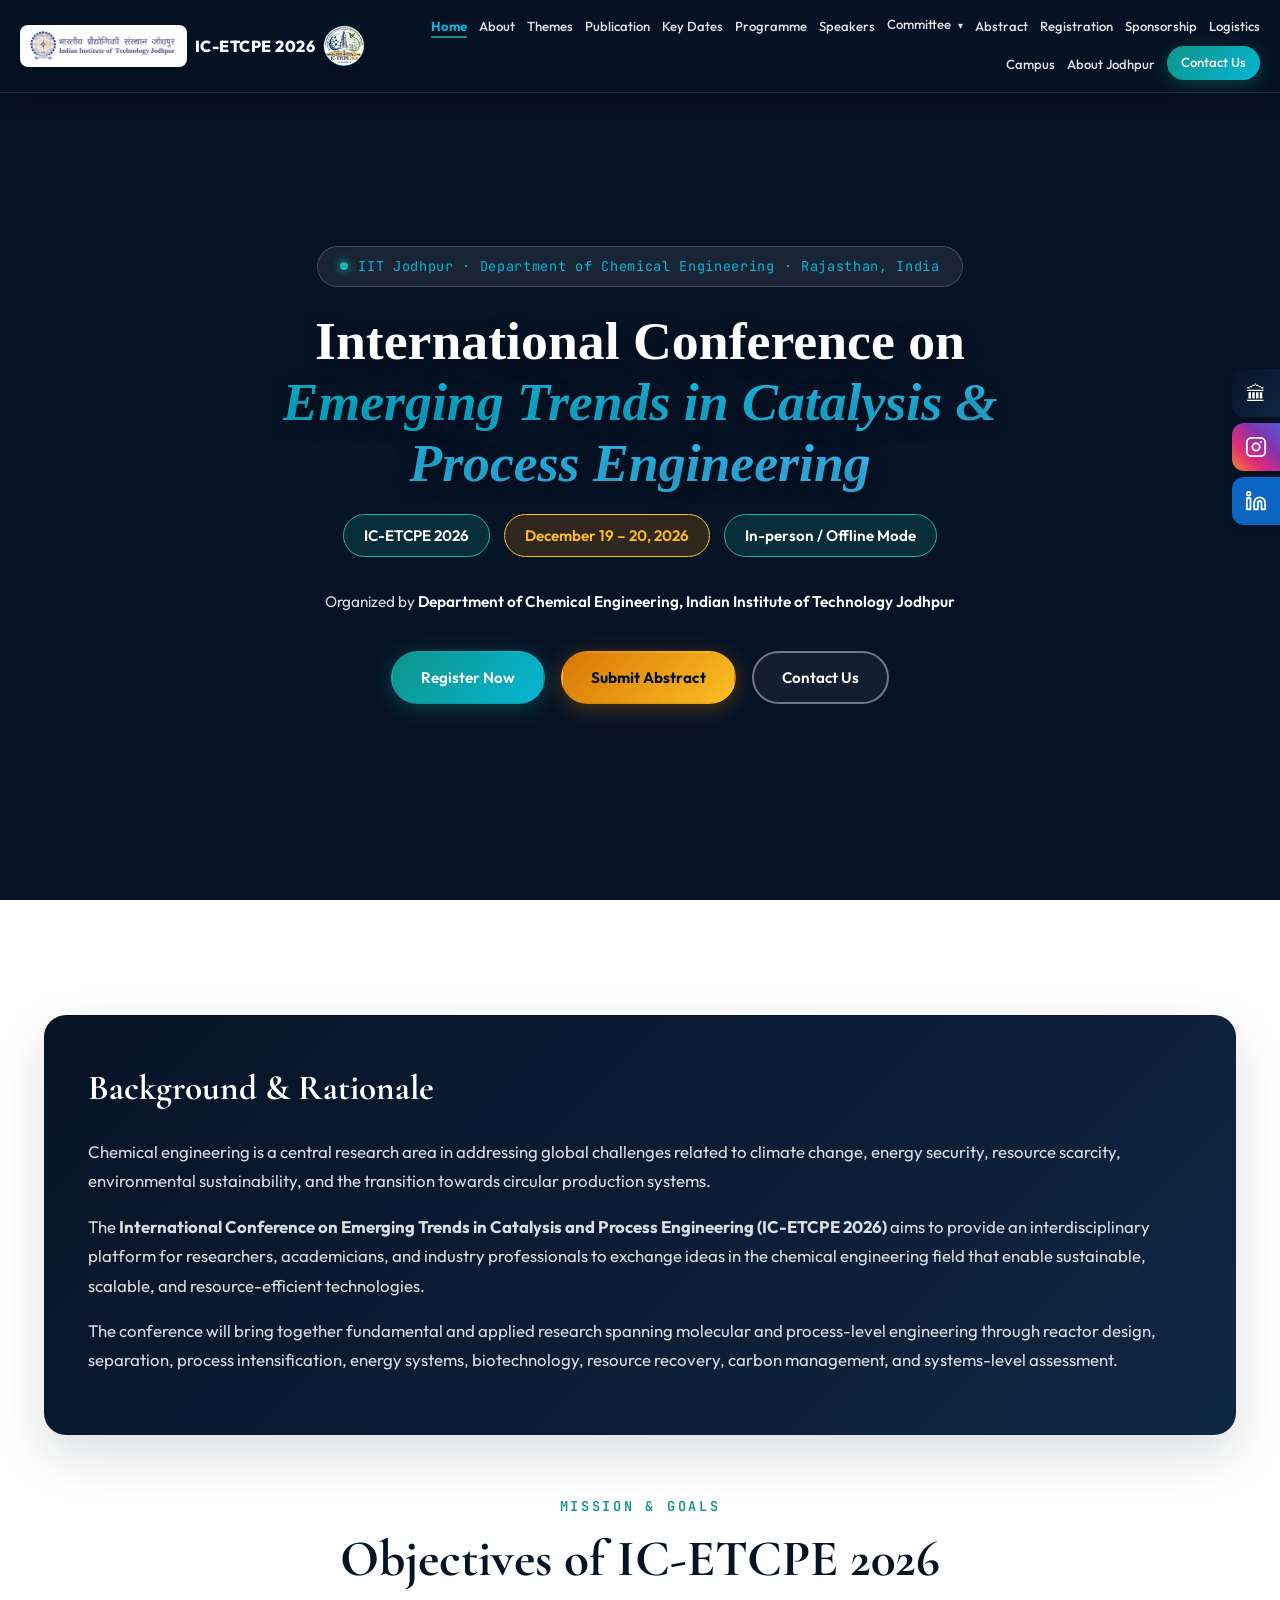
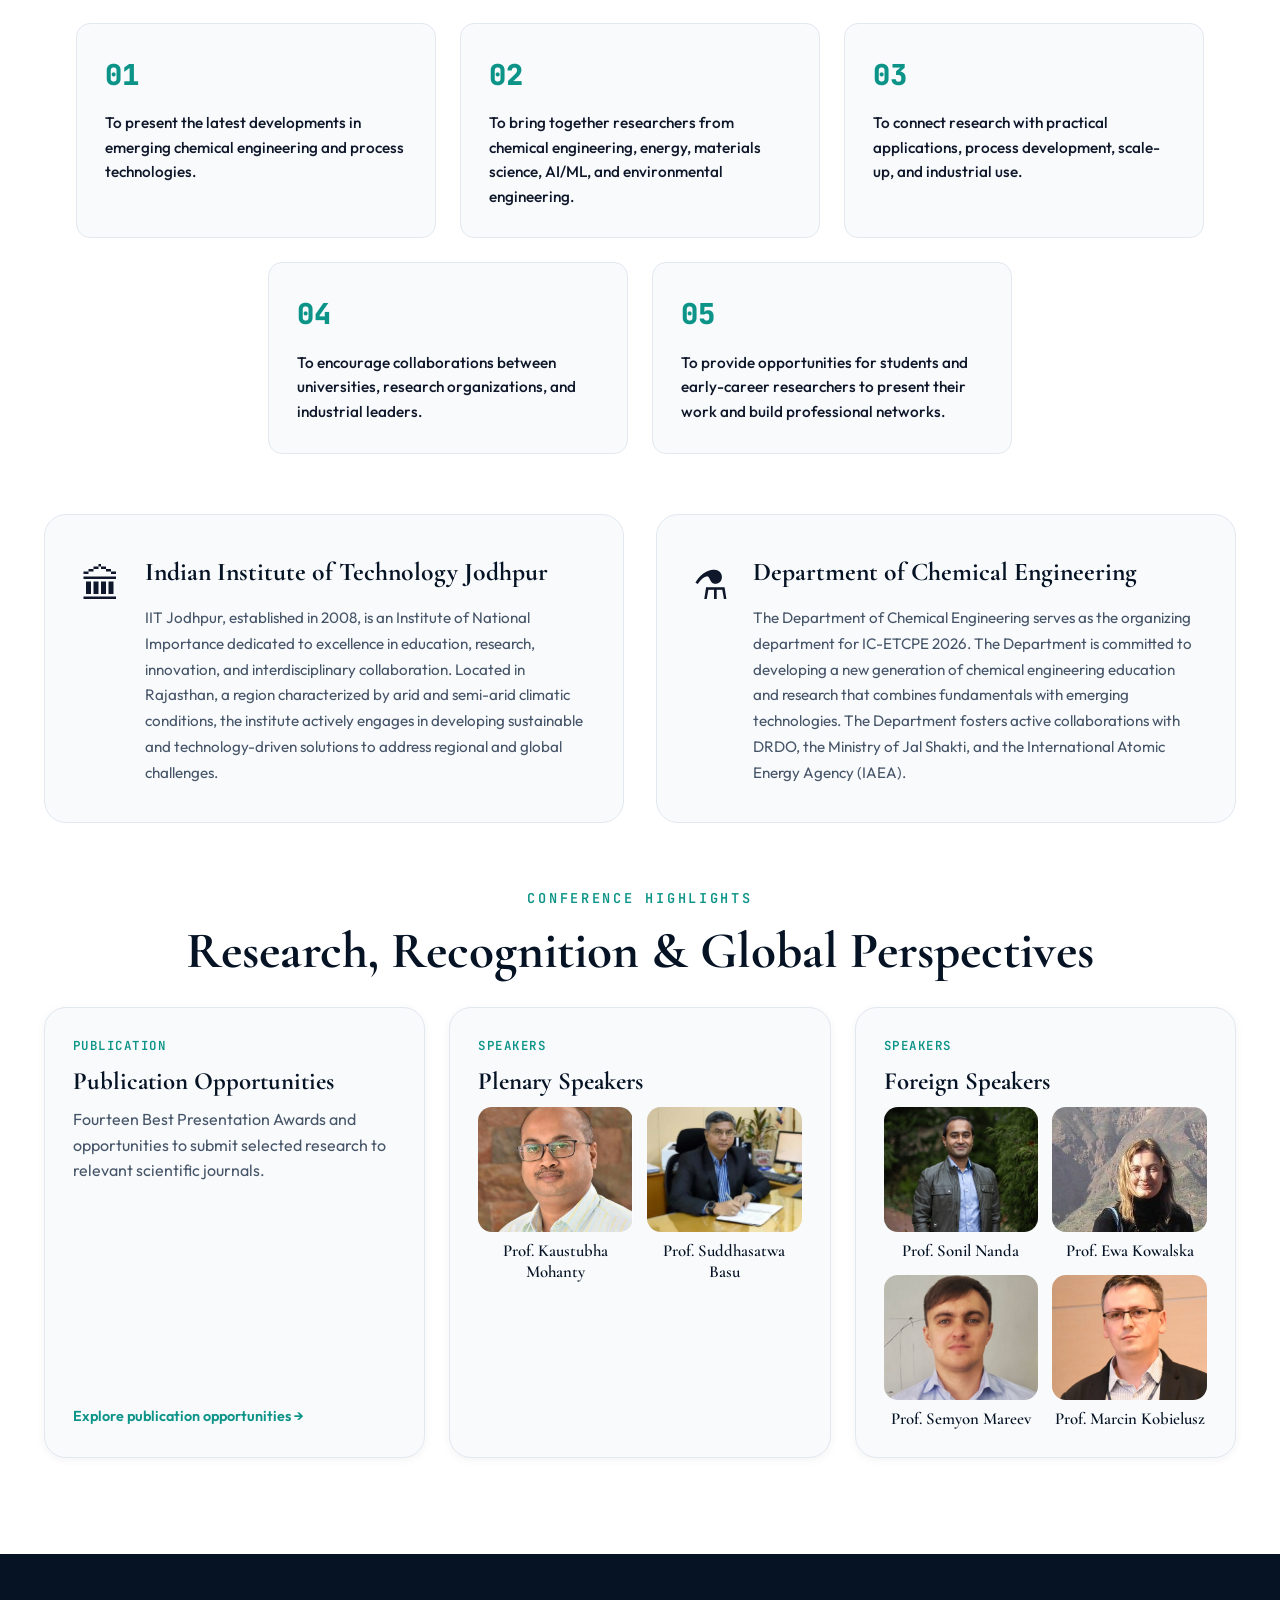
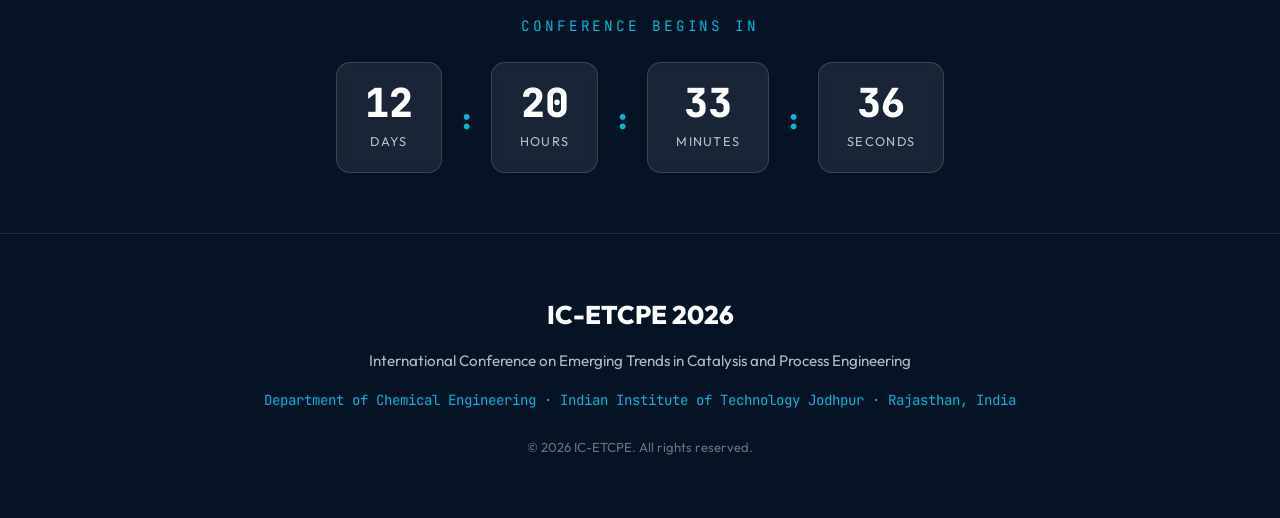
==== commit dc438ad8: "Add files via upload" ====
--- a/index.html
+++ b/index.html
@@ -331,7 +331,7 @@
         <div class="tl-item reveal">
           <div class="tl-dot"></div>
           <div class="tl-card">
-            <div class="tl-date">10 November 2026</div>
+            <div class="tl-date">30 November 2026</div>
             <div class="tl-event">Call for Abstracts Deadline (Oral &amp; Poster)</div>
           </div>
         </div>
@@ -339,7 +339,7 @@
         <div class="tl-item reveal">
           <div class="tl-dot"></div>
           <div class="tl-card">
-            <div class="tl-date">20 November 2026</div>
+            <div class="tl-date">30 November 2026</div>
             <div class="tl-event">Notification for Abstract Acceptance</div>
           </div>
         </div>
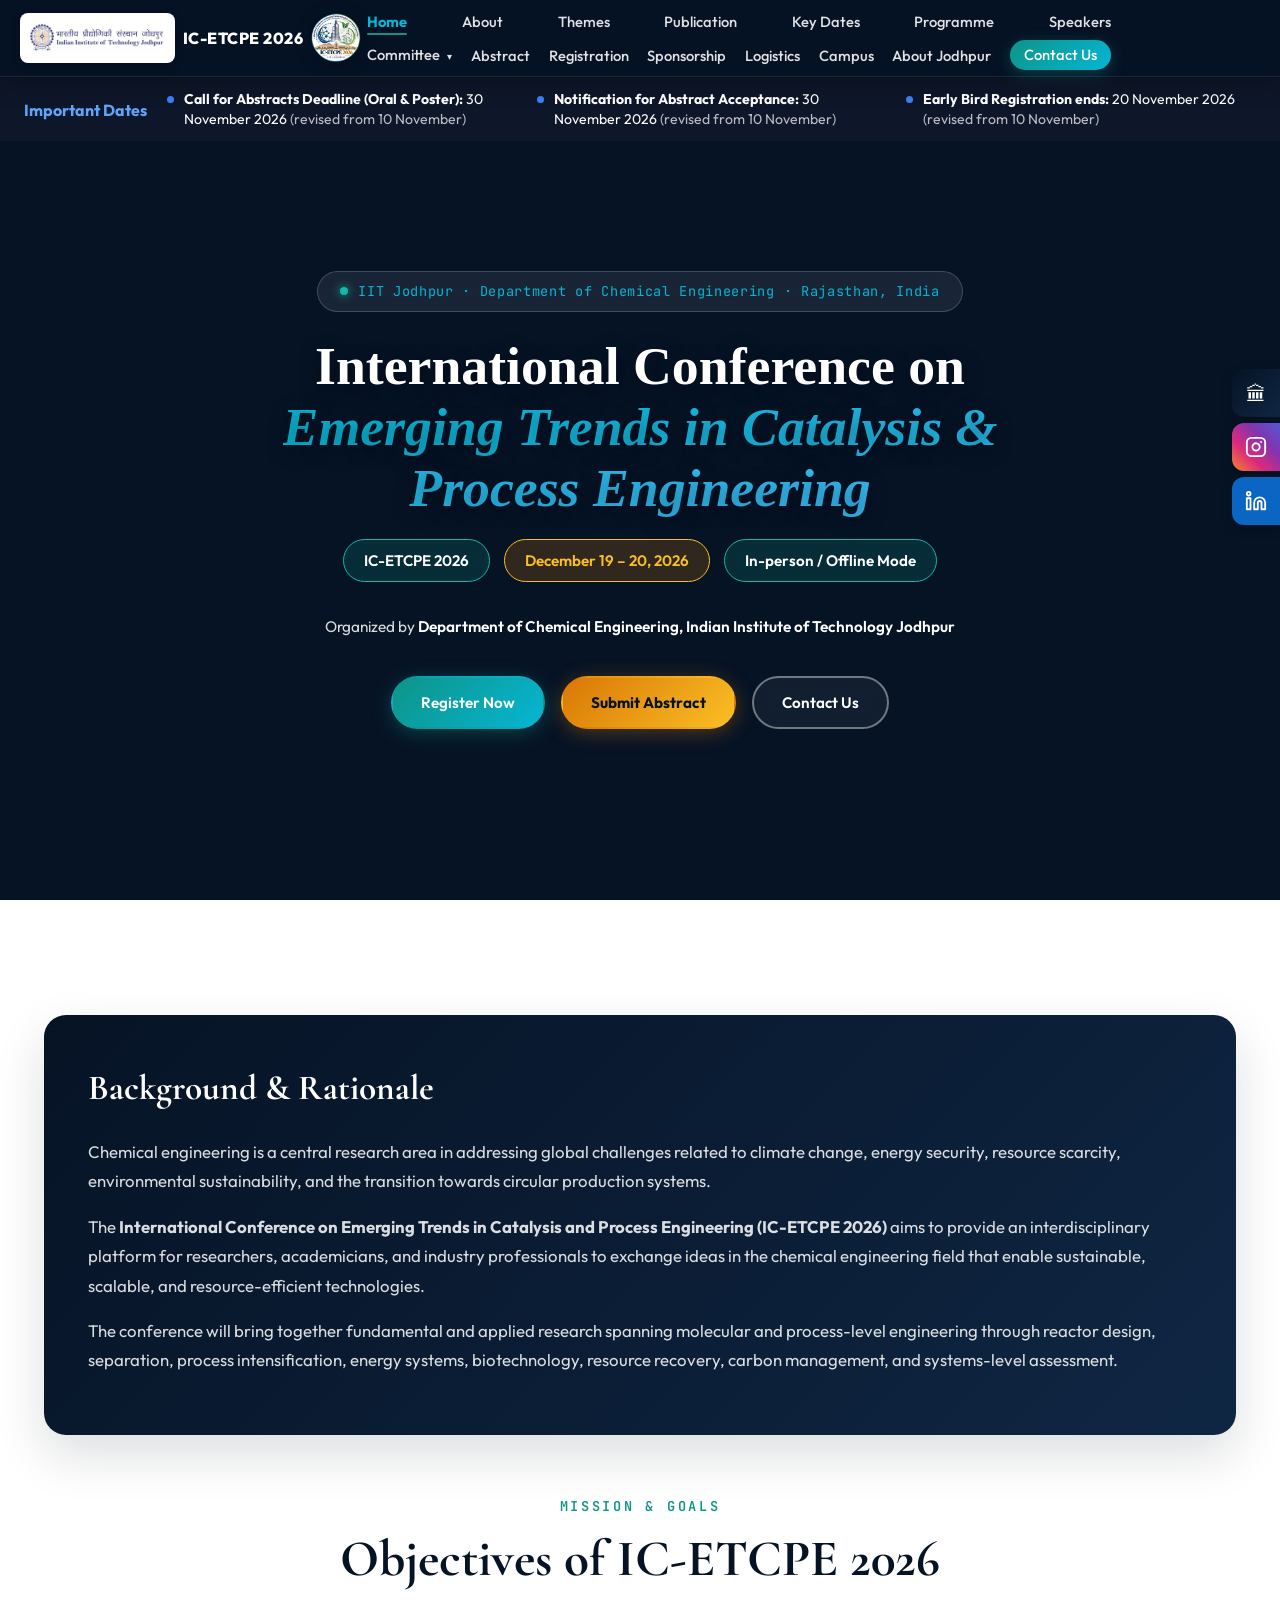
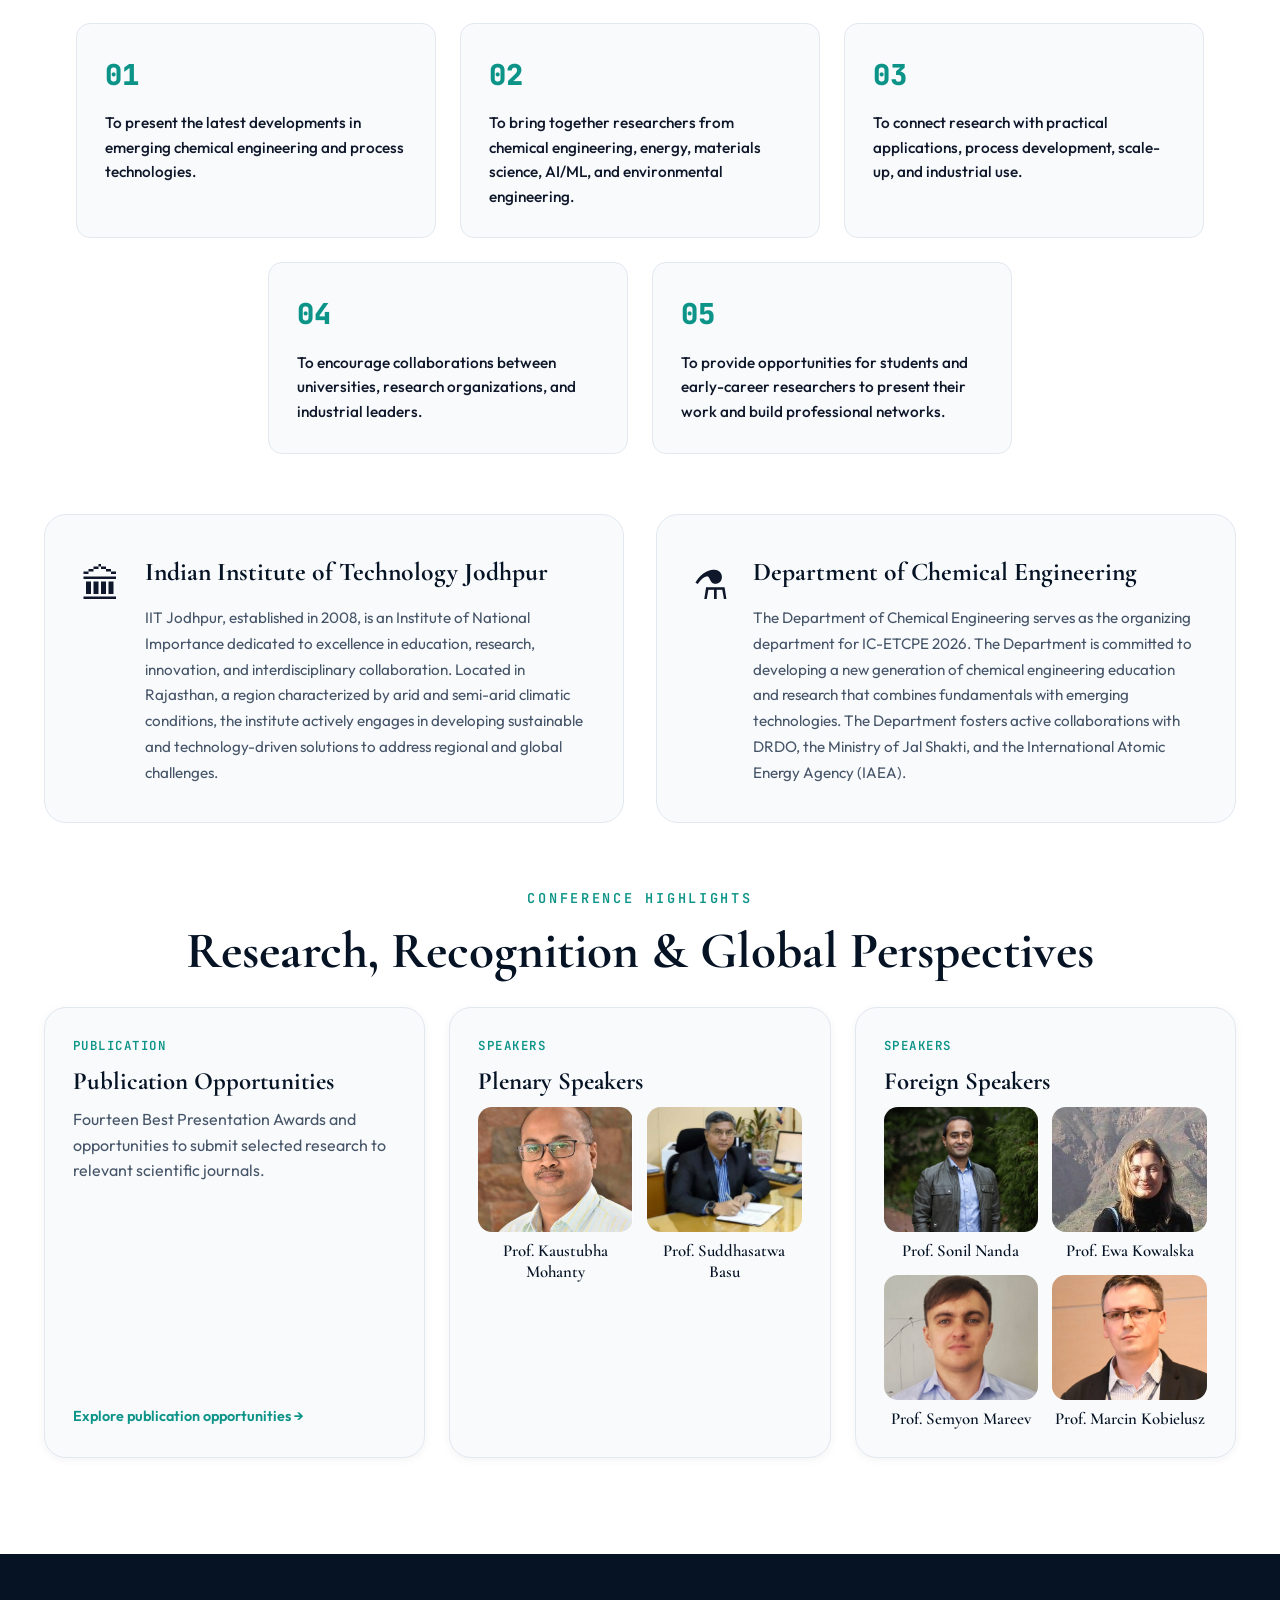
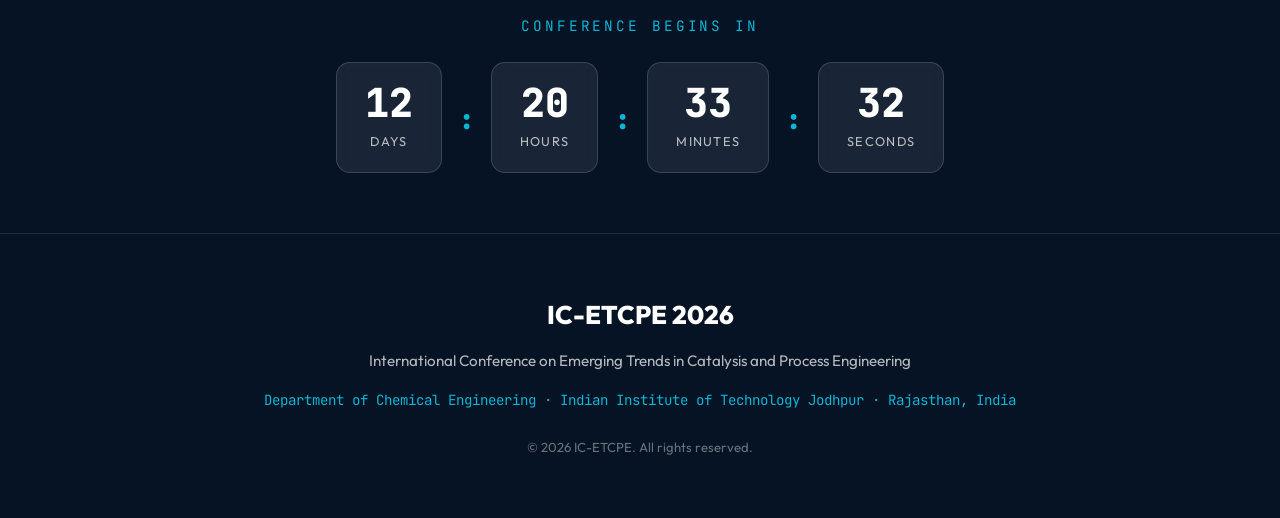
==== commit aed11e6e: "Add files via upload" ====
--- a/index.html
+++ b/index.html
@@ -16,48 +16,51 @@
   <!-- STICKY NAVBAR -->
   <nav class="nav" id="nav">
     <div class="nav-inner">
-      <!-- Left: IIT Jodhpur Rectangular Logo & Conf Brand -->
-      <a href="#home" class="nav-brand">
-        <img src="images/iitjlogo.jpeg" alt="IIT Jodhpur Logo" class="nav-iitj-logo">
-        <div class="nav-conf-badge">
-          <span class="nav-acronym">IC-ETCPE 2026</span>
-        </div>
-        <img src="images/IC-ETCPE%202026%20Event%20Logo.png" alt="IC-ETCPE 2026 Logo" class="nav-event-logo">
-      </a>
-
-      <!-- Center: Navigation Links -->
-      <ul class="nav-links">
-        <li><a href="#home">Home</a></li>
-        <li><a href="#about">About</a></li>
-        <li><a href="#themes">Themes</a></li>
-        <li><a href="#publication">Publication</a></li>
-        <li><a href="#dates">Key Dates</a></li>
-        <li><a href="#programme">Programme</a></li>
-        <li><a href="#speakers">Speakers</a></li>
-        <li class="nav-dropdown">
-          <a href="#committee" class="dropdown-toggle">Committee <span class="dropdown-arrow">▾</span></a>
-          <ul class="dropdown-menu">
-            <li><a href="#comm-international">International Advisory Committee</a></li>
-            <li><a href="#comm-national">National Advisory Committee</a></li>
-            <li><a href="#comm-core">Core Organizing Committee</a></li>
-            <li><a href="#comm-local">Local Organizing Committee</a></li>
-            <li><a href="#comm-website">Website Management</a></li>
-            <li><a href="#comm-logistics">Local and Logistics Management</a></li>
-          </ul>
-        </li>
-        <li><a href="#abstract">Abstract</a></li>
-        <li><a href="#registration">Registration</a></li>
-        <li><a href="#sponsorship">Sponsorship</a></li>
-        <li><a href="#logistics">Logistics</a></li>
-        <li><a href="#campus">Campus</a></li>
-        <li><a href="#jodhpur">About Jodhpur</a></li>
-        <li><a href="#contact" class="nav-cta">Contact Us</a></li>
-      </ul>
-
-      <!-- Mobile Hamburger Button -->
-      <button class="hamburger" id="hamburger" aria-label="Toggle navigation menu">
-        <span></span><span></span><span></span>
-      </button>
+      <div class="nav-top-row">
+        <a href="#home" class="nav-brand">
+          <img src="images/iitjlogo.jpeg" alt="IIT Jodhpur Logo" class="nav-iitj-logo">
+          <div class="nav-conf-badge">
+            <span class="nav-acronym">IC-ETCPE 2026</span>
+          </div>
+          <img src="images/IC-ETCPE%202026%20Event%20Logo.png" alt="IC-ETCPE 2026 Logo" class="nav-event-logo">
+        </a>
+
+        <button class="hamburger" id="hamburger" aria-label="Toggle navigation menu">
+          <span></span><span></span><span></span>
+        </button>
+      </div>
+
+      <div class="nav-links">
+        <ul class="nav-links-row">
+          <li><a href="#home">Home</a></li>
+          <li><a href="#about">About</a></li>
+          <li><a href="#themes">Themes</a></li>
+          <li><a href="#publication">Publication</a></li>
+          <li><a href="#dates">Key Dates</a></li>
+          <li><a href="#programme">Programme</a></li>
+          <li><a href="#speakers">Speakers</a></li>
+        </ul>
+        <ul class="nav-links-row">
+          <li class="nav-dropdown">
+            <a href="#committee" class="dropdown-toggle">Committee <span class="dropdown-arrow">▾</span></a>
+            <ul class="dropdown-menu">
+              <li><a href="#comm-international">International Advisory Committee</a></li>
+              <li><a href="#comm-national">National Advisory Committee</a></li>
+              <li><a href="#comm-core">Core Organizing Committee</a></li>
+              <li><a href="#comm-local">Local Organizing Committee</a></li>
+              <li><a href="#comm-website">Website Management</a></li>
+              <li><a href="#comm-logistics">Local and Logistics Management</a></li>
+            </ul>
+          </li>
+          <li><a href="#abstract">Abstract</a></li>
+          <li><a href="#registration">Registration</a></li>
+          <li><a href="#sponsorship">Sponsorship</a></li>
+          <li><a href="#logistics">Logistics</a></li>
+          <li><a href="#campus">Campus</a></li>
+          <li><a href="#jodhpur">About Jodhpur</a></li>
+          <li><a href="#contact" class="nav-cta">Contact Us</a></li>
+        </ul>
+      </div>
     </div>
   </nav>
 
@@ -70,7 +73,16 @@
       <div class="hero-bg-slide slide-4"></div>
       <div class="hero-bg-slide slide-5"></div>
     </div>
-    
+
+    <div class="home-date-notice" aria-label="Important Dates">
+      <div class="home-date-notice-inner">
+        <span class="home-date-notice-label">Important Dates</span>
+        <span class="home-date-notice-item"><span><strong>Call for Abstracts Deadline (Oral &amp; Poster):</strong> 30 November 2026 <span class="home-date-notice-revised">(revised from 10 November)</span></span></span>
+        <span class="home-date-notice-item"><span><strong>Notification for Abstract Acceptance:</strong> 30 November 2026 <span class="home-date-notice-revised">(revised from 10 November)</span></span></span>
+        <span class="home-date-notice-item"><span><strong>Early Bird Registration ends:</strong> 20 November 2026 <span class="home-date-notice-revised">(revised from 10 November)</span></span></span>
+      </div>
+    </div>
+
     <div class="hero-content">
       <div class="hero-eyebrow">
         <span class="hero-eyebrow-dot"></span>
@@ -558,6 +570,65 @@
           <h3 class="speaker-name">Prof. Sridharakumar Narasimhan</h3>
           <p class="speaker-affiliation">IIT Madras</p>
           <a class="speaker-scholar-link" href="https://scholar.google.com/citations?user=Tdtqf5QAAAAJ&amp;hl=en" target="_blank" rel="noopener noreferrer">Google Scholar</a>
+        </article>
+        <article class="speaker-card">
+          <div class="speaker-photo"><img src="New_speakers_details/Mani%20Bhushan.jpeg" alt="Prof. Mani Bhushan"></div>
+          <h3 class="speaker-name">Prof. Mani Bhushan</h3>
+          <p class="speaker-affiliation">IIT Bombay</p>
+          <a class="speaker-scholar-link" href="https://scholar.google.com/citations?hl=en&amp;user=N7-BmjMAAAAJ" target="_blank" rel="noopener noreferrer">Google Scholar</a>
+        </article>
+        <article class="speaker-card">
+          <div class="speaker-photo"><img src="New_speakers_details/Eran%20adri.webp" alt="Eran Edri"></div>
+          <h3 class="speaker-name">Eran Edri</h3>
+          <p class="speaker-affiliation">School of Sustainability and Climate Change</p>
+          <a class="speaker-scholar-link" href="https://scholar.google.com/citations?user=EmWBg_IAAAAJ&amp;hl=en&amp;oi=ao" target="_blank" rel="noopener noreferrer">Google Scholar</a>
+        </article>
+        <article class="speaker-card">
+          <div class="speaker-photo"><img src="New_speakers_details/harishchdra%20singh.jpg" alt="Harishchandra Singh"></div>
+          <h3 class="speaker-name">Harishchandra Singh</h3>
+          <p class="speaker-affiliation">Nano and Molecular Systems Research Unit, Faculty of Science</p>
+          <a class="speaker-scholar-link" href="https://scholar.google.com/citations?hl=en&amp;user=dvuqa6AAAAAJ" target="_blank" rel="noopener noreferrer">Google Scholar</a>
+        </article>
+        <article class="speaker-card">
+          <div class="speaker-photo"><img src="New_speakers_details/Prof.%20Swatantra%20Pratap%20Singh.jfif" alt="Prof. Swatantra P. Singh"></div>
+          <h3 class="speaker-name">Prof. Swatantra P. Singh</h3>
+          <p class="speaker-affiliation">IIT Bombay</p>
+          <a class="speaker-scholar-link" href="https://scholar.google.com/citations?hl=en&amp;user=SpxVC1AAAAAJ" target="_blank" rel="noopener noreferrer">Google Scholar</a>
+        </article>
+        <article class="speaker-card">
+          <div class="speaker-photo"><img src="New_speakers_details/Dr%20Omvir%20Singh.jpg" alt="Prof. Omvir Singh"></div>
+          <h3 class="speaker-name">Prof. Omvir Singh</h3>
+          <p class="speaker-affiliation">Rajiv Gandhi Institute of Petroleum Technology</p>
+          <a class="speaker-scholar-link" href="https://scholar.google.com/citations?user=k6n-LKgAAAAJ&amp;hl=en&amp;oi=sra" target="_blank" rel="noopener noreferrer">Google Scholar</a>
+        </article>
+        <article class="speaker-card">
+          <div class="speaker-photo"><img src="New_speakers_details/Prof.%20Ashish%20A%20Prabhu.jfif" alt="Prof. Ashish A Prabhu"></div>
+          <h3 class="speaker-name">Prof. Ashish A Prabhu</h3>
+          <p class="speaker-affiliation">National Institute of Technology Warangal</p>
+          <a class="speaker-scholar-link" href="https://scholar.google.com/citations?hl=en&amp;user=r8WCxO0AAAAJ" target="_blank" rel="noopener noreferrer">Google Scholar</a>
+        </article>
+        <article class="speaker-card">
+          <div class="speaker-photo"><img src="New_speakers_details/Dr%20Jainesh%20Jhaveri.jpg" alt="Dr. Jainesh Jhaveri"></div>
+          <h3 class="speaker-name">Dr. Jainesh Jhaveri</h3>
+          <p class="speaker-affiliation">PDPU</p>
+          <a class="speaker-scholar-link" href="https://scholar.google.com/citations?user=7lYukGcAAAAJ&amp;hl=en" target="_blank" rel="noopener noreferrer">Google Scholar</a>
+        </article>
+        <article class="speaker-card">
+          <div class="speaker-photo"><img src="New_speakers_details/neha%20antil.jpeg" alt="Neha Antil"></div>
+          <h3 class="speaker-name">Neha Antil</h3>
+          <p class="speaker-affiliation">Forschungszentrum Jülich</p>
+          <a class="speaker-scholar-link" href="https://scholar.google.com/citations?user=BbKjAW8AAAAJ&amp;hl=en" target="_blank" rel="noopener noreferrer">Google Scholar</a>
+        </article>
+        <article class="speaker-card">
+          <div class="speaker-photo"><img src="New_speakers_details/Arunima%20singh.jpg" alt="Arunima Singh"></div>
+          <h3 class="speaker-name">Arunima Singh</h3>
+          <p class="speaker-affiliation">Department of Physics, ASU</p>
+          <a class="speaker-scholar-link" href="https://scholar.google.com/citations?user=lm7vc1sAAAAJ&amp;hl=en&amp;oi=ao" target="_blank" rel="noopener noreferrer">Google Scholar</a>
+        </article>
+        <article class="speaker-card">
+          <div class="speaker-photo"></div>
+          <h3 class="speaker-name">Manas Kumar Mithun</h3>
+          <p class="speaker-affiliation">IndianOil R&amp;D Centre</p>
         </article>
       </div>
 
@@ -1020,6 +1091,40 @@
   <section class="section sponsorship" id="sponsorship">
     <div class="container">
       <div class="section-label center">Partner With Us</div>
+      <section class="sponsors-subsection" aria-labelledby="sponsors-heading">
+        <h2 class="section-heading center" id="sponsors-heading">Sponsors</h2>
+
+        <div class="sponsor-partner-group">
+          <h3 class="sponsor-partner-heading">Publication and award partners</h3>
+          <div class="sponsor-partner-grid">
+            <article class="sponsor-partner-card reveal">
+              <img src="Sponsors_logo/ACS.png" alt="ACS logo" class="sponsor-partner-logo">
+              <p><strong>Website:</strong> <a href="https://pubs.acs.org/" target="_blank" rel="noopener noreferrer">pubs.acs.org</a></p>
+            </article>
+            <article class="sponsor-partner-card reveal">
+              <img src="Sponsors_logo/Springer%20Nature.png" alt="Springer Nature logo" class="sponsor-partner-logo">
+              <p><strong>Website:</strong> <a href="https://www.springernature.com/gp" target="_blank" rel="noopener noreferrer">springernature.com</a></p>
+            </article>
+          </div>
+        </div>
+
+        <div class="sponsor-partner-group">
+          <h3 class="sponsor-partner-heading">Industry sponsors</h3>
+          <div class="sponsor-partner-grid">
+            <article class="sponsor-partner-card reveal">
+              <img src="Sponsors_logo/DCAM%20LOGO_.jpg.jpeg" alt="D-CAM Engineering logo" class="sponsor-partner-logo">
+              <p><strong>Website:</strong> <a href="http://www.dcamengineering.com/" target="_blank" rel="noopener noreferrer">dcamengineering.com</a></p>
+              <p><strong>Address:</strong> 82, Sarjan Ind. Estate, Side Of Vishala Ind. Estate, Nava Nikol Ring Road Crossing, Nr. Kathwada GIDC, Ahmedabad-382 415 (India)</p>
+            </article>
+            <article class="sponsor-partner-card reveal">
+              <img src="Sponsors_logo/Agarwal%20Brothers.png" alt="Agarwal Brothers logo" class="sponsor-partner-logo">
+              <p><strong>Website:</strong> <a href="https://agarwalbrothers.in/" target="_blank" rel="noopener noreferrer">agarwalbrothers.in</a></p>
+              <p><strong>Address:</strong> S-3, Behind VKI Association Building, Road No. 1, VKIA, Jaipur (Rajasthan) 302013</p>
+            </article>
+          </div>
+        </div>
+      </section>
+
       <h2 class="section-heading center">Sponsorship Tiers</h2>
       <p class="section-desc">Promote your company, products, and research solutions to leading national and international experts.</p>
 
@@ -1086,7 +1191,7 @@
       <h2 class="section-heading center">Logistics</h2>
 
       <section class="logistics-subsection">
-        <h3 class="logistics-subheading">Accommodation</h3>
+        <h3 class="logistics-subheading">Delegate Accommodation</h3>
         <div class="logistics-hotel-grid">
           <article class="travel-card reveal">
             <h3>Stamps By Eight Continents- Jodhpur</h3>
@@ -1132,9 +1237,22 @@
 
 
       <section class="logistics-subsection visa-subsection">
-        <h3 class="logistics-subheading">Visa Information</h3>
+        <h3 class="logistics-subheading">Accommodation and Visa Information</h3>
         <div class="reg-notes">
-          <p>International participants requiring an invitation letter for a visa application may contact <a href="mailto:iccpe@iitj.ac.in">iccpe@iitj.ac.in</a> with their registration details.</p>
+          <p><strong>Student Accommodation:</strong> AC Hostel Rooms available (charges per person per day is ₹ 600, excluding GST).</p>
+          <p><strong>Visa Information:</strong> International participants requiring an invitation letter for a visa application may contact <a href="mailto:iccpe@iitj.ac.in">iccpe@iitj.ac.in</a> with their registration details.</p>
+        </div>
+      </section>
+
+      <section class="logistics-subsection">
+        <h3 class="logistics-subheading">Travel details</h3>
+        <div class="logistics-hotel-grid travel-details-grid">
+          <article class="travel-card reveal">
+            <h3>Balaji Tours and Travels</h3>
+            <p><strong>Email:</strong> <a href="mailto:balajitours386@gmail.com">balajitours386@gmail.com</a></p>
+            <p><strong>Call to Book:</strong> <a href="tel:+917425879386">+91 74258-79386</a></p>
+            <p><strong>WhatsApp Us:</strong> <a href="https://wa.me/917425879386" target="_blank" rel="noopener noreferrer">74258-79386</a></p>
+          </article>
         </div>
       </section>
 
--- a/styles.css
+++ b/styles.css
@@ -47,7 +47,7 @@
 
 html {
   scroll-behavior: smooth;
-  scroll-padding-top: 90px;
+  scroll-padding-top: 115px;
 }
 
 body {
@@ -204,7 +204,7 @@
   right: 0;
   z-index: 1000;
   transition: var(--transition);
-  padding: 12px 0;
+  padding: 6px 0;
   background: rgba(6, 19, 37, 0.96);
   backdrop-filter: blur(16px);
   box-shadow: 0 4px 25px rgba(0, 0, 0, 0.3);
@@ -224,7 +224,14 @@
   max-width: 1600px;
   margin: 0 auto;
   padding: 0 20px;
-  gap: 20px;
+  gap: 24px;
+}
+
+.nav-top-row {
+  display: flex;
+  align-items: center;
+  justify-content: space-between;
+  min-height: 42px;
 }
 
 .nav-brand {
@@ -280,12 +287,19 @@
 
 .nav-links {
   display: flex;
+  flex-direction: column;
   flex: 1 1 auto;
+  width: auto;
   min-width: 0;
+  gap: 4px;
+}
+
+.nav-links-row {
+  display: flex;
   align-items: center;
-  justify-content: flex-end;
-  gap: 8px 12px;
-  flex-wrap: wrap;
+  justify-content: center;
+  flex-wrap: nowrap;
+  gap: 8px 18px;
 }
 
 .nav-links li {
@@ -421,6 +435,51 @@
   box-shadow: 0 6px 20px rgba(13, 148, 136, 0.5);
 }
 
+@media (min-width: 1201px) {
+  .nav-inner {
+    display: grid;
+    grid-template-columns: 25% 3% 60% 12%;
+    gap: 0;
+  }
+
+  .nav-top-row {
+    grid-column: 1;
+  }
+
+  .nav-brand {
+    width: 100%;
+    justify-content: space-between;
+  }
+
+  .nav-iitj-logo {
+    max-width: 50%;
+  }
+
+  .nav-links {
+    grid-column: 3;
+    flex: none;
+    width: 100%;
+    height: 64px;
+  }
+
+  .nav-iitj-logo,
+  .nav-event-logo {
+    height: 50px;
+    transform: none;
+  }
+
+  .nav-links-row {
+    height: 30px;
+    justify-content: space-between;
+    gap: 0;
+  }
+
+  .nav-links a {
+    font-size: 0.92rem;
+    line-height: 1.2;
+  }
+}
+
 /* HAMBURGER */
 .hamburger {
   display: none;
@@ -445,7 +504,7 @@
 }
 
 section {
-  scroll-margin-top: 110px;
+  scroll-margin-top: 115px;
 }
 
 /* HERO SECTION */
@@ -456,7 +515,7 @@
   display: flex;
   align-items: center;
   justify-content: center;
-  padding: 130px 24px 80px 24px;
+  padding: 180px 24px 80px 24px;
   overflow: hidden;
   color: var(--white);
 }
@@ -960,6 +1019,59 @@
 }
 
 /* DATES & TIMELINE */
+.home-date-notice {
+  position: absolute;
+  top: 78px;
+  left: 0;
+  z-index: 2;
+  width: 100%;
+  padding: 12px 24px;
+  color: var(--white);
+  background: rgba(15, 23, 42, 0.94);
+}
+
+.home-date-notice-inner {
+  display: grid;
+  grid-template-columns: auto repeat(3, minmax(0, 1fr));
+  align-items: center;
+  gap: 8px 20px;
+  max-width: 1600px;
+  margin: 0 auto;
+}
+
+.home-date-notice-label {
+  color: #60a5fa;
+  font-weight: 700;
+  white-space: nowrap;
+}
+
+.home-date-notice-item {
+  display: flex;
+  align-items: flex-start;
+  gap: 10px;
+  font-size: 0.88rem;
+  line-height: 1.4;
+}
+
+.home-date-notice-item::before {
+  content: '';
+  width: 7px;
+  height: 7px;
+  flex: 0 0 7px;
+  margin-top: 6px;
+  border-radius: 50%;
+  background: #3b82f6;
+}
+
+.home-date-notice-item strong {
+  color: var(--white);
+}
+
+.home-date-notice-revised {
+  color: rgba(255, 255, 255, 0.72);
+  white-space: nowrap;
+}
+
 .dates {
   background: var(--white);
 }
@@ -1620,6 +1732,59 @@
   background: var(--white);
 }
 
+.sponsors-subsection {
+  margin-bottom: 64px;
+}
+
+.sponsor-partner-group + .sponsor-partner-group {
+  margin-top: 40px;
+}
+
+.sponsor-partner-heading {
+  margin: 0 0 20px;
+  color: var(--navy-deep);
+  font-family: var(--font-serif);
+  font-size: 1.65rem;
+  text-align: center;
+}
+
+.sponsor-partner-grid {
+  display: grid;
+  grid-template-columns: repeat(2, minmax(0, 1fr));
+  gap: 28px;
+}
+
+.sponsor-partner-card {
+  display: flex;
+  flex-direction: column;
+  align-items: center;
+  gap: 14px;
+  padding: 28px;
+  border: 1px solid var(--border-light);
+  border-radius: var(--radius-lg);
+  background: var(--sand-bg);
+  text-align: center;
+}
+
+.sponsor-partner-logo {
+  width: 100%;
+  height: 130px;
+  object-fit: contain;
+}
+
+.sponsor-partner-card p {
+  width: 100%;
+  margin: 0;
+  color: var(--text-muted);
+  line-height: 1.6;
+  overflow-wrap: anywhere;
+}
+
+.sponsor-partner-card a {
+  color: var(--teal-primary);
+  font-weight: 600;
+}
+
 .sponsor-grid {
   display: grid;
   grid-template-columns: repeat(auto-fit, minmax(260px, 1fr));
@@ -2145,13 +2310,141 @@
   }
 }
 
+@media (min-width: 769px) and (max-width: 1200px) {
+  html {
+    scroll-padding-top: 100px;
+  }
+
+  section {
+    scroll-margin-top: 100px;
+  }
+
+  .section.is-active-section:not(.hero) {
+    padding-top: 100px;
+  }
+
+  .hero {
+    padding: 200px 24px 80px;
+  }
+
+  .nav {
+    padding: 12px 0;
+  }
+
+  .nav-inner {
+    flex-direction: column;
+    align-items: stretch;
+    gap: 14px;
+  }
+
+  .nav-links {
+    width: 100%;
+    flex: 0 0 100%;
+    gap: 20px;
+    padding: 30px;
+    border-top: 0;
+    background: var(--navy-deep);
+    box-shadow: 0 10px 30px rgba(0, 0, 0, 0.4);
+  }
+
+  .nav-links-row {
+    flex-direction: column;
+    gap: 20px;
+  }
+
+  .home-date-notice-inner {
+    grid-template-columns: repeat(2, minmax(0, 1fr));
+  }
+
+  .home-date-notice-label {
+    grid-column: 1 / -1;
+  }
+
+  .nav-links {
+    position: fixed;
+    top: 70px;
+    left: 0;
+    right: 0;
+    display: none;
+    flex-direction: column;
+    align-items: center;
+    gap: 20px;
+    max-height: calc(100vh - 70px);
+    padding: 30px;
+    overflow-y: auto;
+    background: var(--navy-deep);
+    box-shadow: 0 10px 30px rgba(0, 0, 0, 0.4);
+  }
+
+  .nav-links-row {
+    flex-direction: column;
+    gap: 20px;
+  }
+
+  .home-date-notice {
+    top: 70px;
+    padding: 10px 18px;
+  }
+
+  .nav-links.open {
+    display: flex;
+  }
+
+  .nav-dropdown {
+    flex-direction: column;
+    width: 100%;
+    align-items: center;
+  }
+
+  .dropdown-menu {
+    position: static;
+    transform: none;
+    opacity: 1;
+    visibility: visible;
+    pointer-events: auto;
+    width: 100%;
+    margin-top: 8px;
+    padding: 6px 0;
+    border: 1px solid rgba(255, 255, 255, 0.08);
+    border-radius: var(--radius-sm);
+    background: rgba(255, 255, 255, 0.04);
+    box-shadow: none;
+  }
+
+  .dropdown-menu a {
+    padding: 8px 12px;
+    font-size: 0.8rem;
+    text-align: center;
+  }
+
+  .hamburger {
+    display: flex;
+  }
+}
+
 @media (max-width: 768px) {
   .highlight-grid {
     grid-template-columns: 1fr;
   }
 
+  .sponsor-partner-grid {
+    grid-template-columns: minmax(0, 1fr);
+  }
+
   .publication-content {
     padding: 24px;
+  }
+
+  .hero {
+    padding: 260px 24px 80px;
+  }
+
+  section {
+    scroll-margin-top: 100px;
+  }
+
+  .section.is-active-section:not(.hero) {
+    padding-top: 100px;
   }
 
   .speaker-track {
@@ -2206,6 +2499,26 @@
     box-shadow: 0 10px 30px rgba(0,0,0,0.4);
     max-height: calc(100vh - 70px);
     overflow-y: auto;
+    border-top: 0;
+  }
+
+  .nav-links-row {
+    flex-direction: column;
+    gap: 20px;
+  }
+
+  .home-date-notice {
+    top: 70px;
+    padding: 10px 16px;
+  }
+
+  .home-date-notice-inner {
+    grid-template-columns: minmax(0, 1fr);
+    gap: 8px;
+  }
+
+  .home-date-notice-item {
+    font-size: 0.8rem;
   }
 
   .nav-links.open {
@@ -2434,6 +2747,15 @@
   overflow-wrap: anywhere;
 }
 
+.travel-details-grid {
+  grid-template-columns: minmax(0, 560px);
+  justify-content: center;
+}
+
+.travel-details-grid .travel-card {
+  text-align: center;
+}
+
 .hotel-map-link {
   display: inline-block;
   margin-top: 12px;
@@ -2851,6 +3173,34 @@
 }
 
 @media (max-width: 576px) {
+  .nav-inner {
+    padding: 0 12px;
+    gap: 8px;
+  }
+
+  .nav-top-row {
+    min-height: 36px;
+  }
+
+  .nav-brand {
+    gap: 5px;
+  }
+
+  .nav-iitj-logo {
+    width: 128px;
+    height: 36px;
+    padding: 3px 6px;
+  }
+
+  .nav-event-logo {
+    width: 36px;
+    height: 36px;
+  }
+
+  .nav-acronym {
+    font-size: 0.84rem;
+  }
+
   .comm-multi-row .comm-card {
     flex: 0 1 100%;
     max-width: 320px;
@@ -2876,6 +3226,16 @@
   padding-bottom: 0;
 }
 
+@media (max-width: 1200px) {
+  section {
+    scroll-margin-top: 100px;
+  }
+
+  .section.is-active-section:not(.hero) {
+    padding-top: 100px;
+  }
+}
+
 @keyframes fadeInSection {
   from {
     opacity: 0;
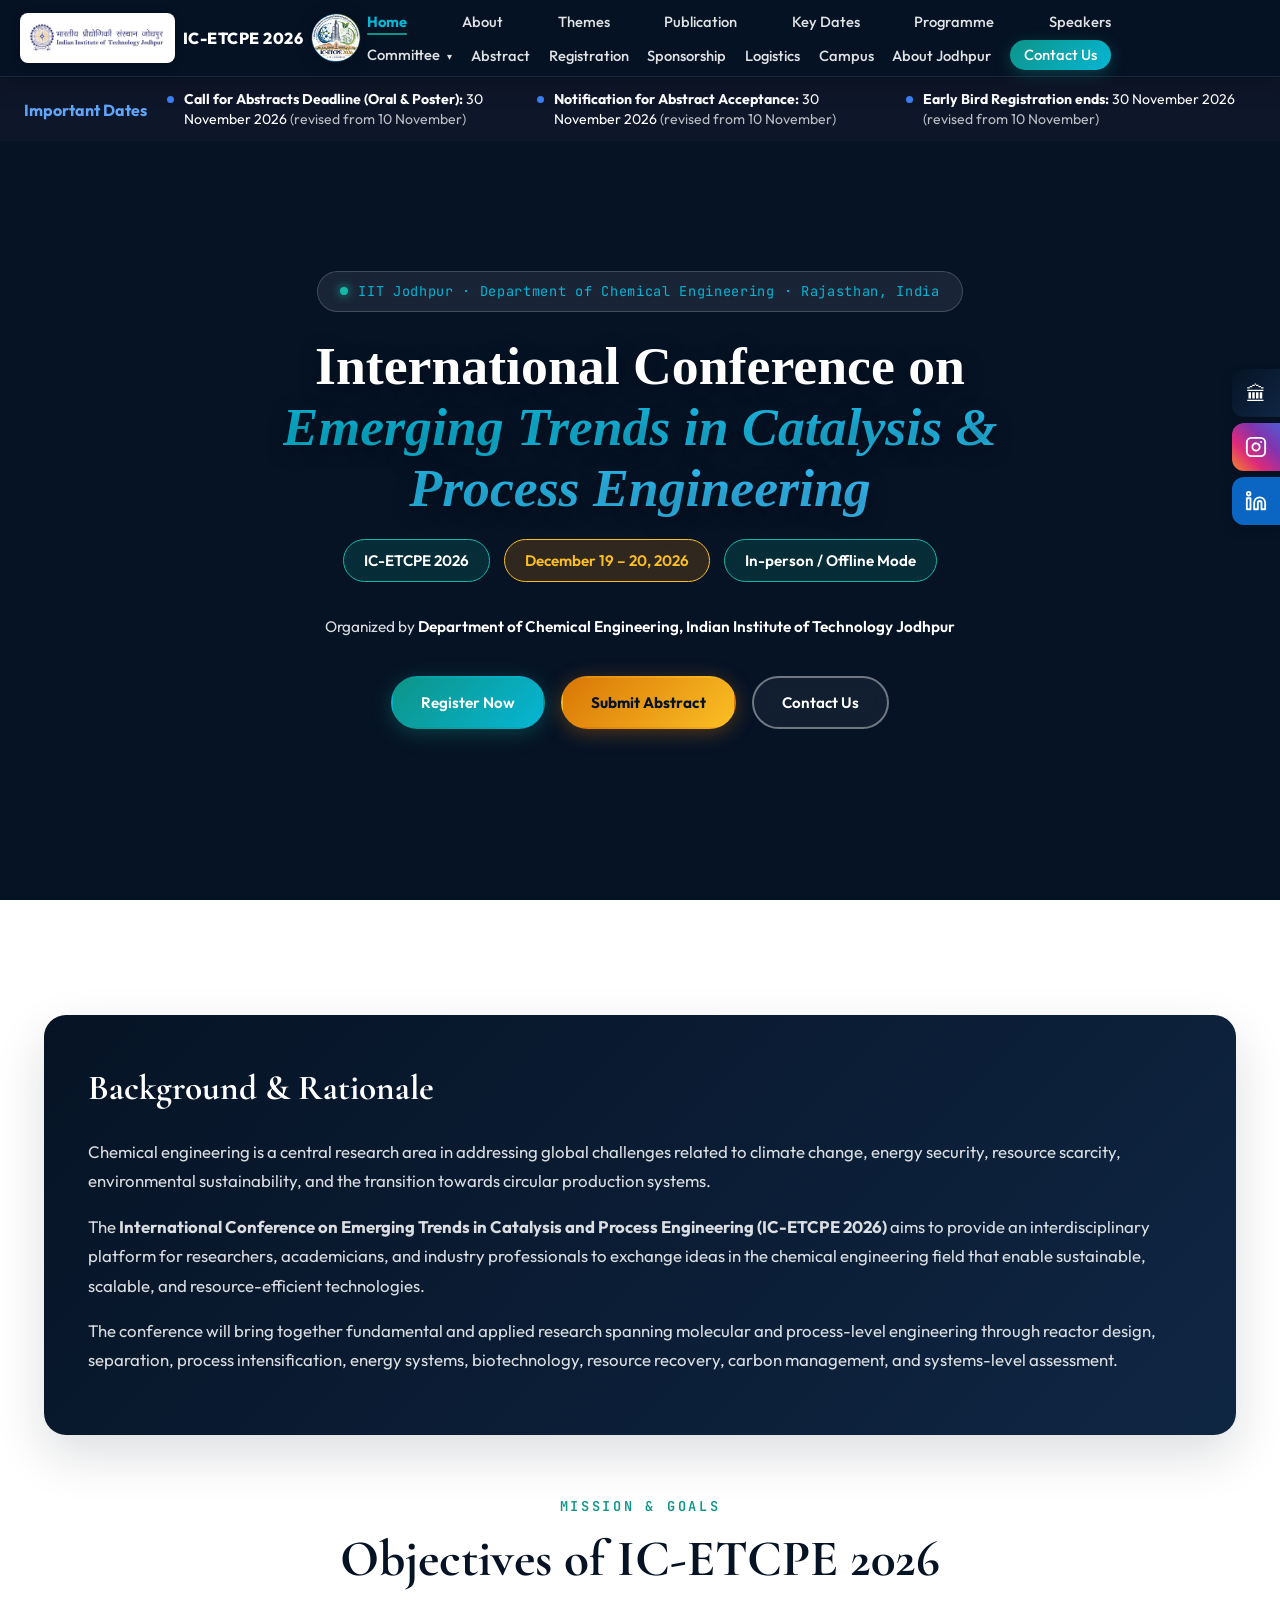
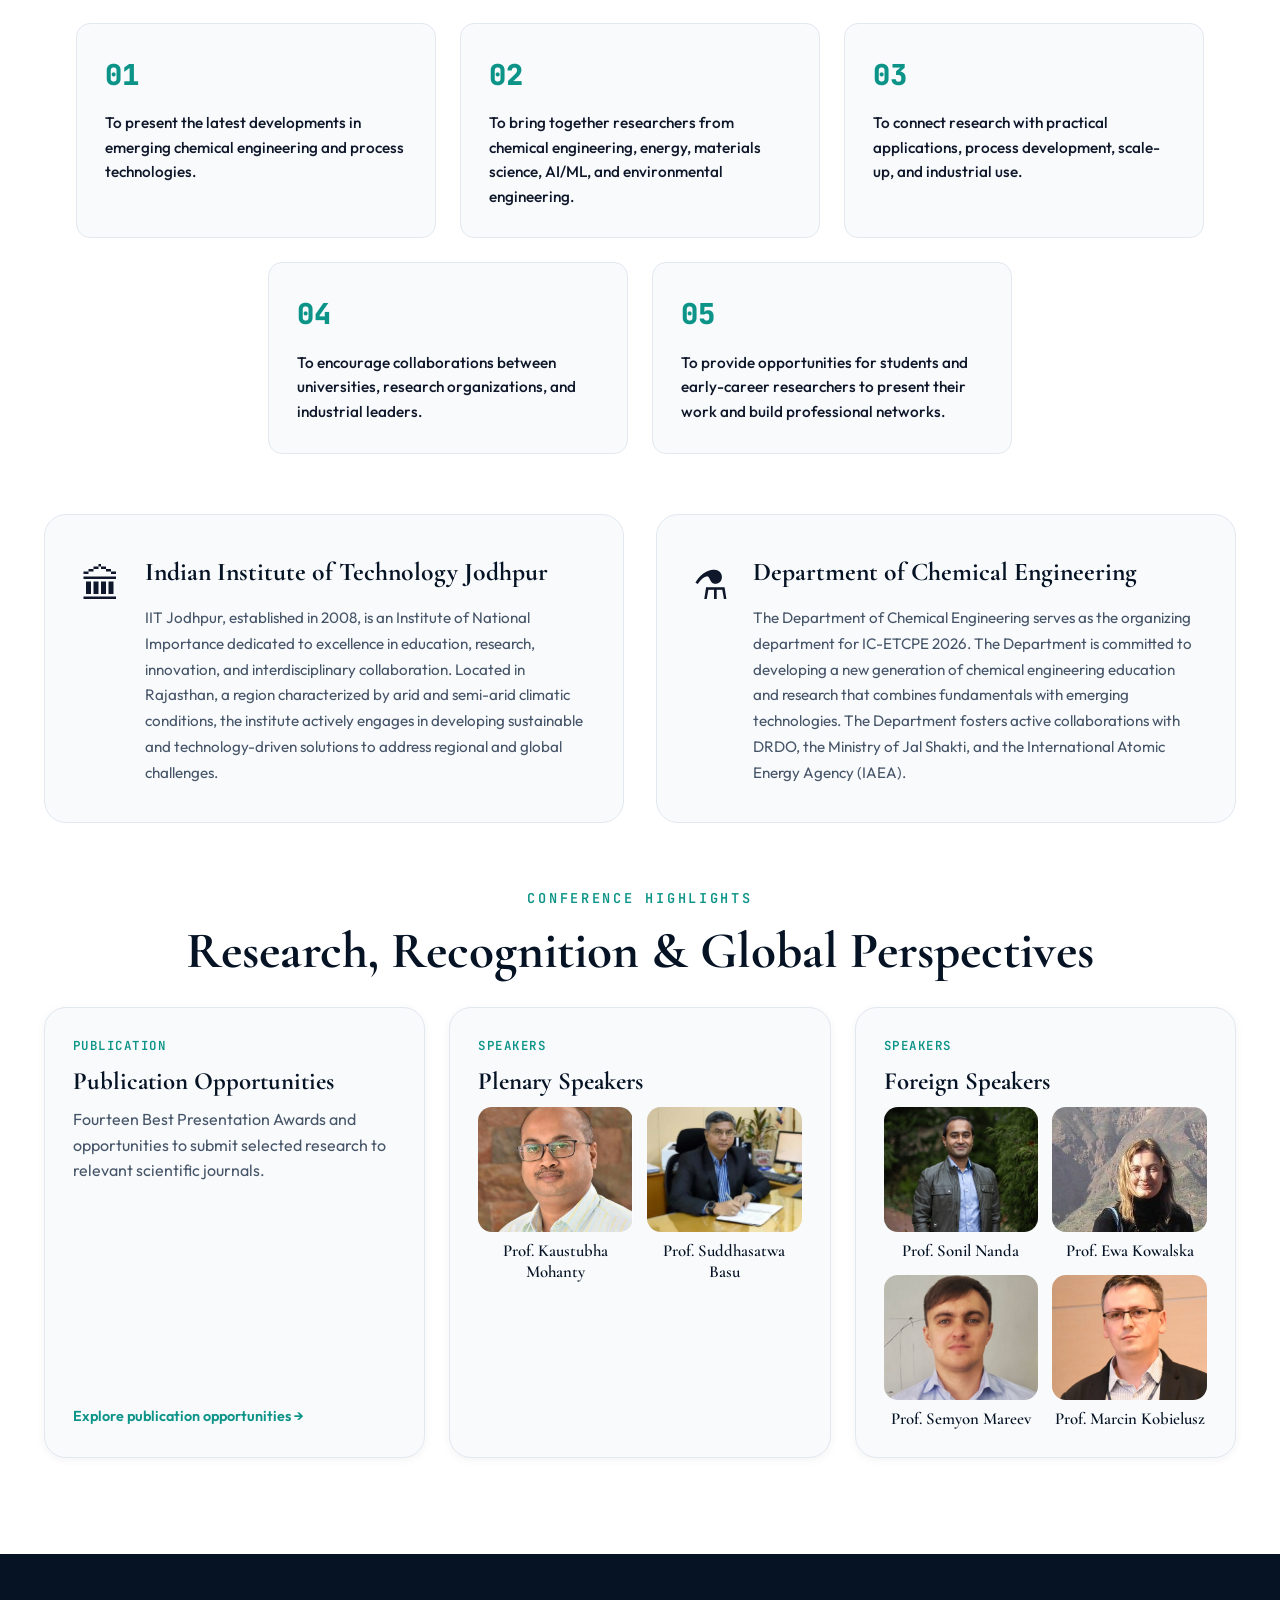
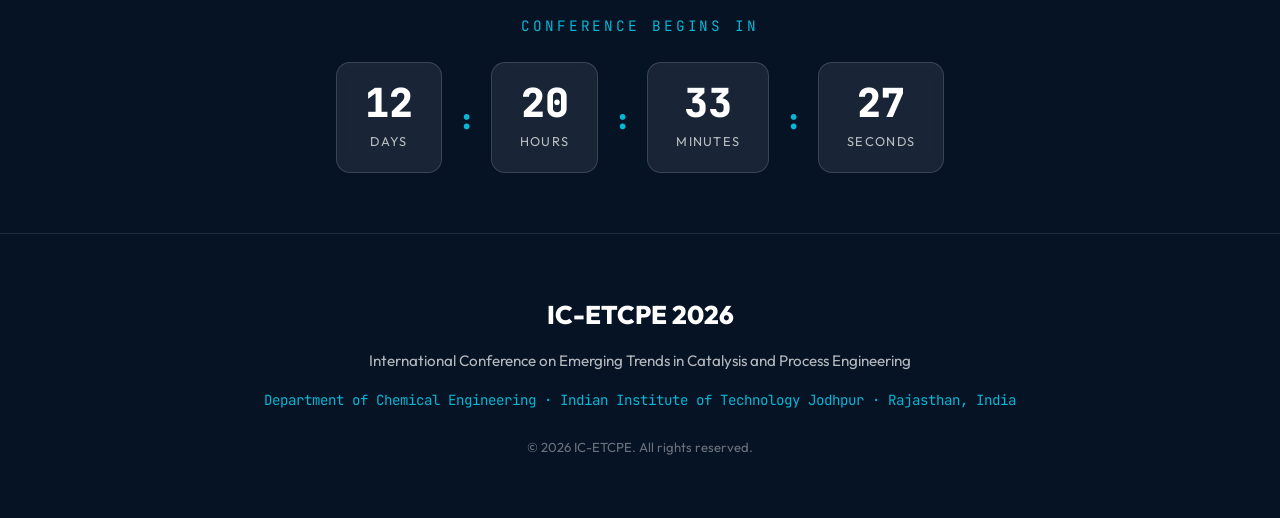
==== commit 5657e2ea: "Update index.html" ====
--- a/index.html
+++ b/index.html
@@ -79,7 +79,7 @@
         <span class="home-date-notice-label">Important Dates</span>
         <span class="home-date-notice-item"><span><strong>Call for Abstracts Deadline (Oral &amp; Poster):</strong> 30 November 2026 <span class="home-date-notice-revised">(revised from 10 November)</span></span></span>
         <span class="home-date-notice-item"><span><strong>Notification for Abstract Acceptance:</strong> 30 November 2026 <span class="home-date-notice-revised">(revised from 10 November)</span></span></span>
-        <span class="home-date-notice-item"><span><strong>Early Bird Registration ends:</strong> 20 November 2026 <span class="home-date-notice-revised">(revised from 10 November)</span></span></span>
+        <span class="home-date-notice-item"><span><strong>Early Bird Registration ends:</strong> 30 November 2026 <span class="home-date-notice-revised">(revised from 10 November)</span></span></span>
       </div>
     </div>
 
@@ -359,7 +359,7 @@
         <div class="tl-item reveal">
           <div class="tl-dot"></div>
           <div class="tl-card highlight">
-            <div class="tl-date">20 October – 20 November 2026</div>
+            <div class="tl-date">20 October – 30 November 2026</div>
             <div class="tl-event">Early Bird Registration Window</div>
           </div>
         </div>
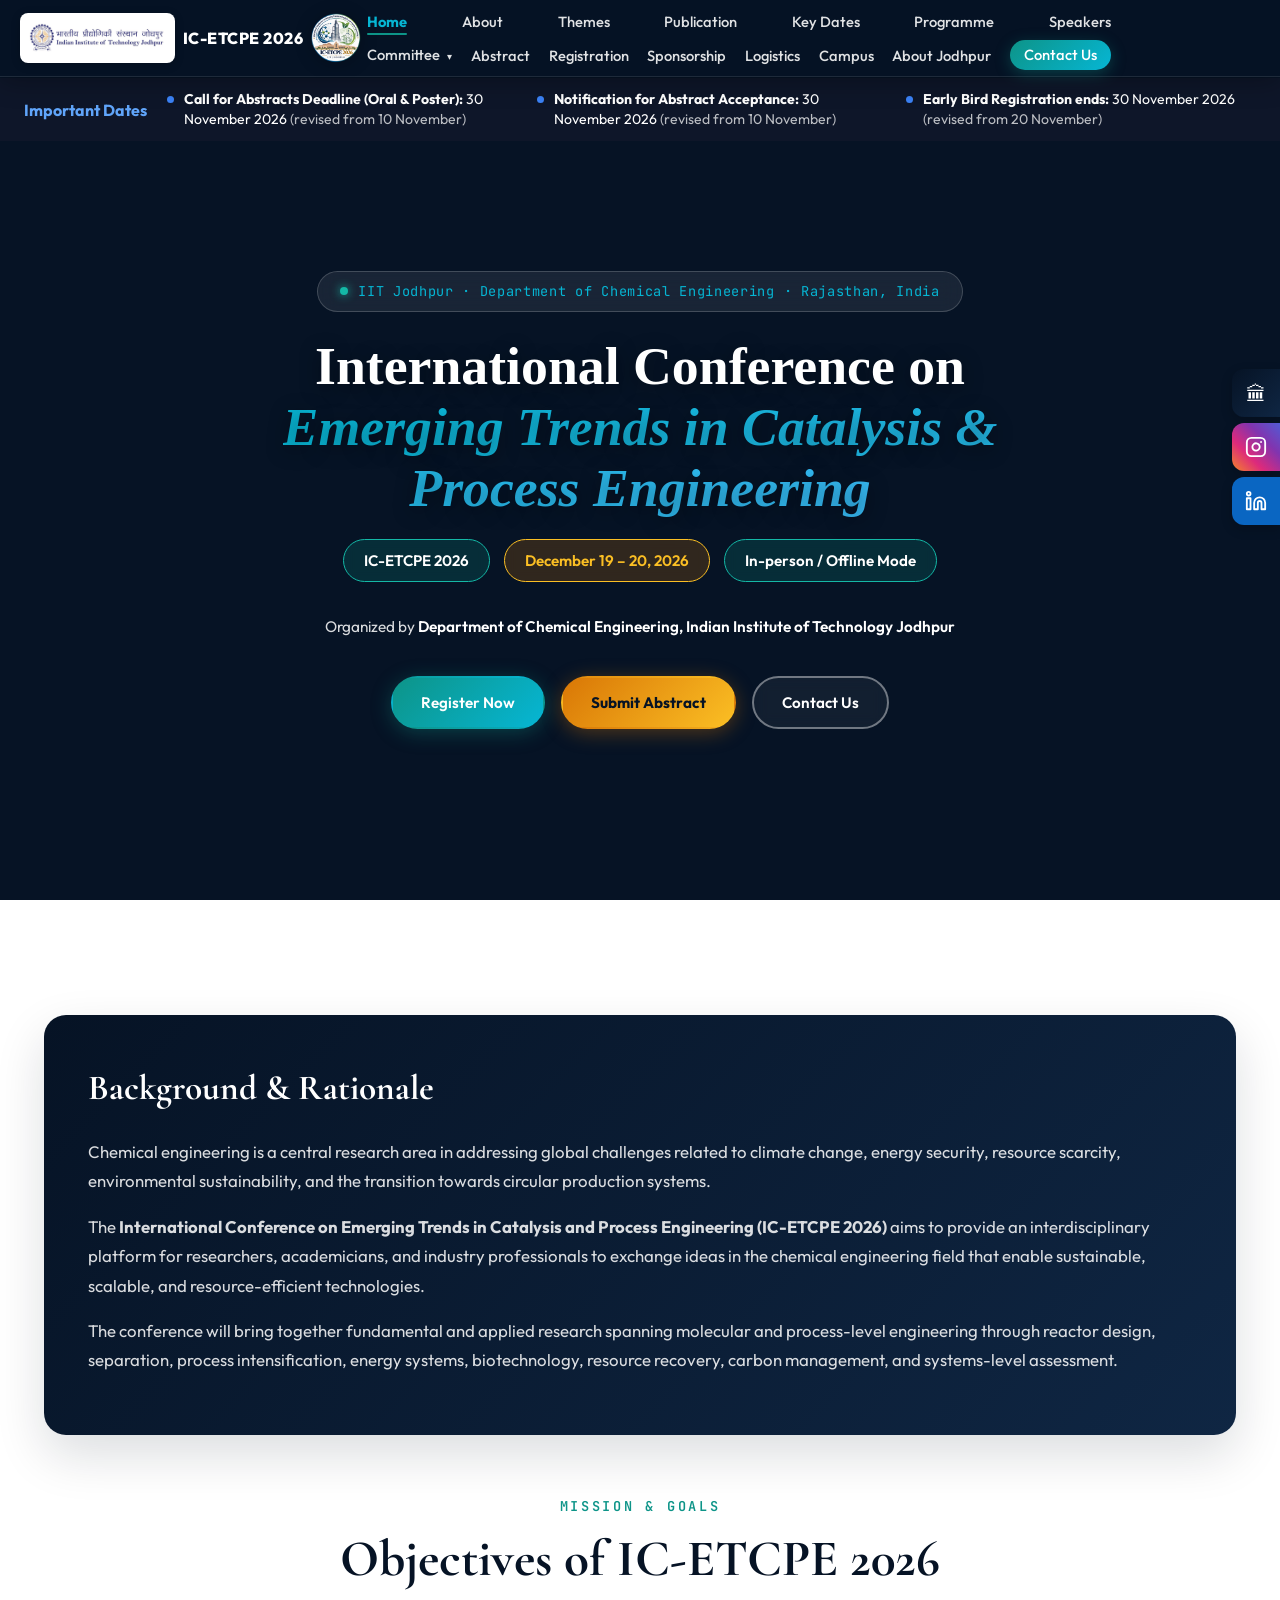
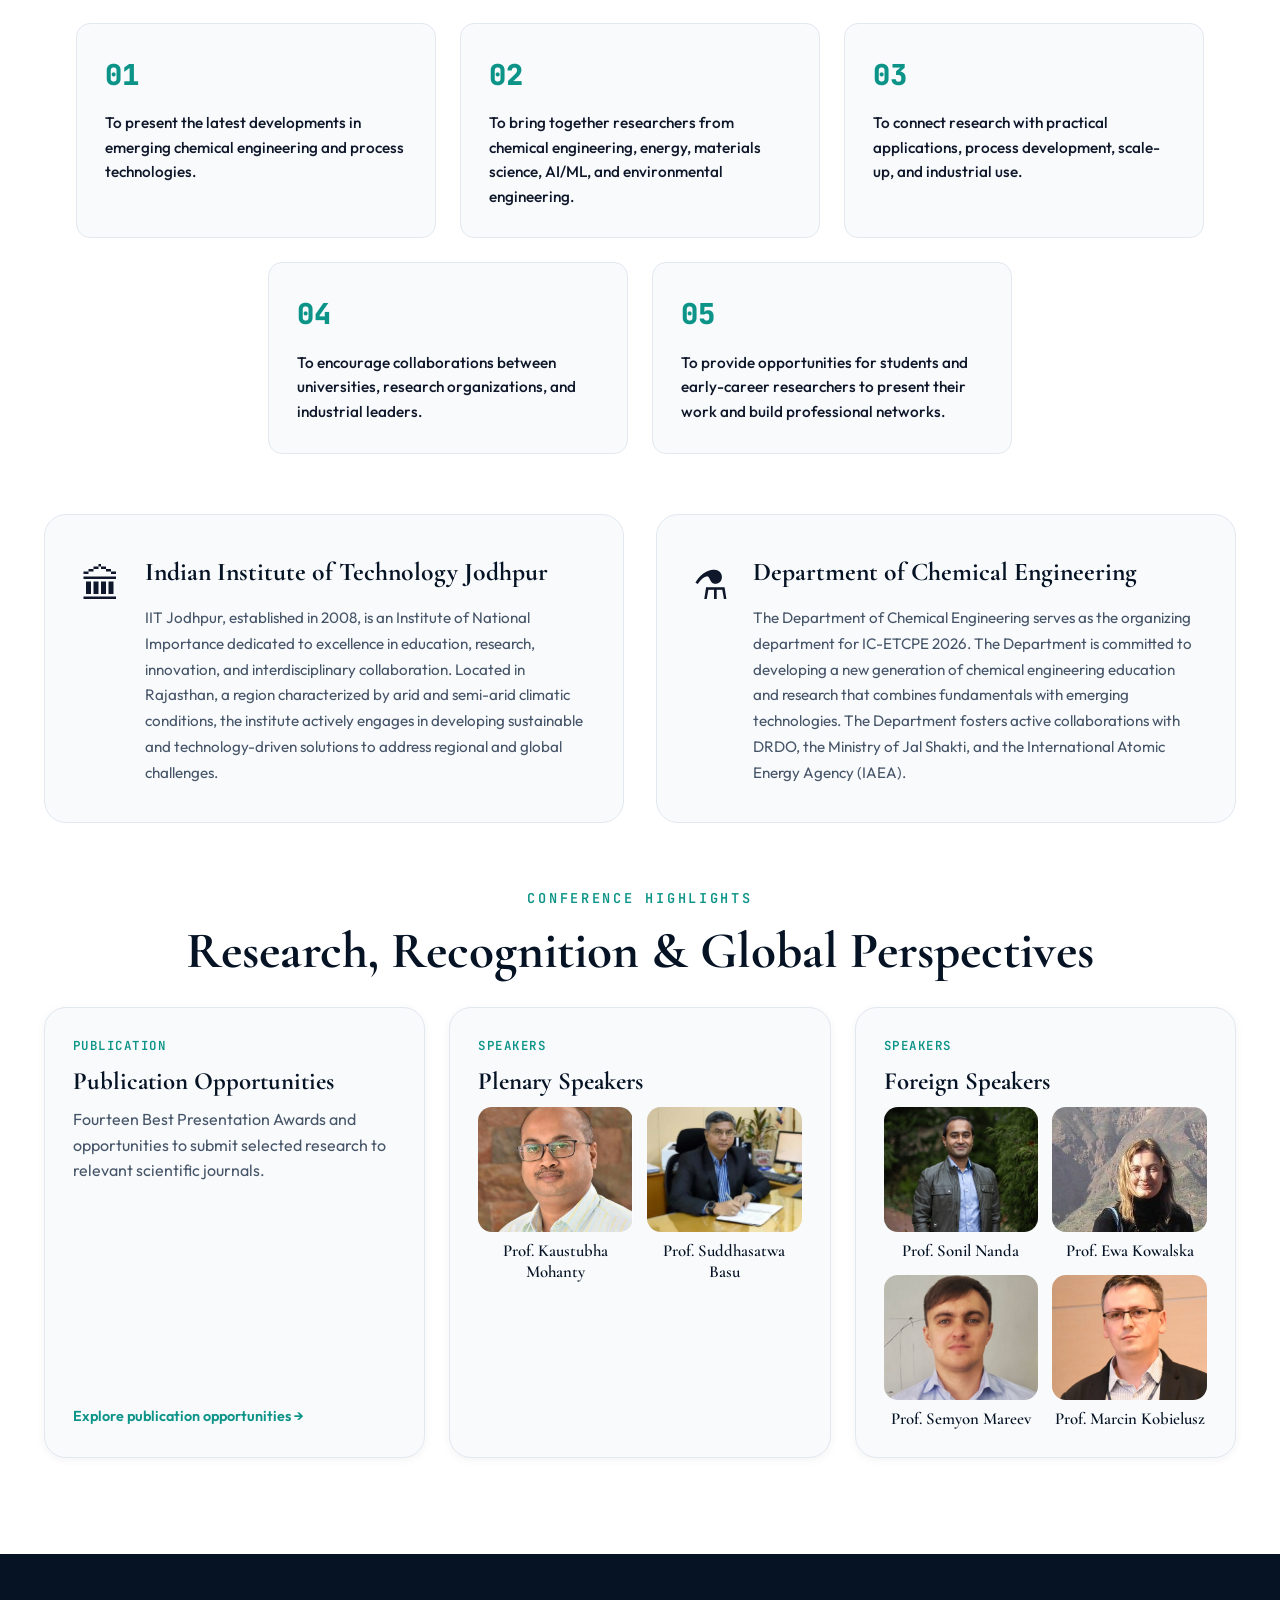
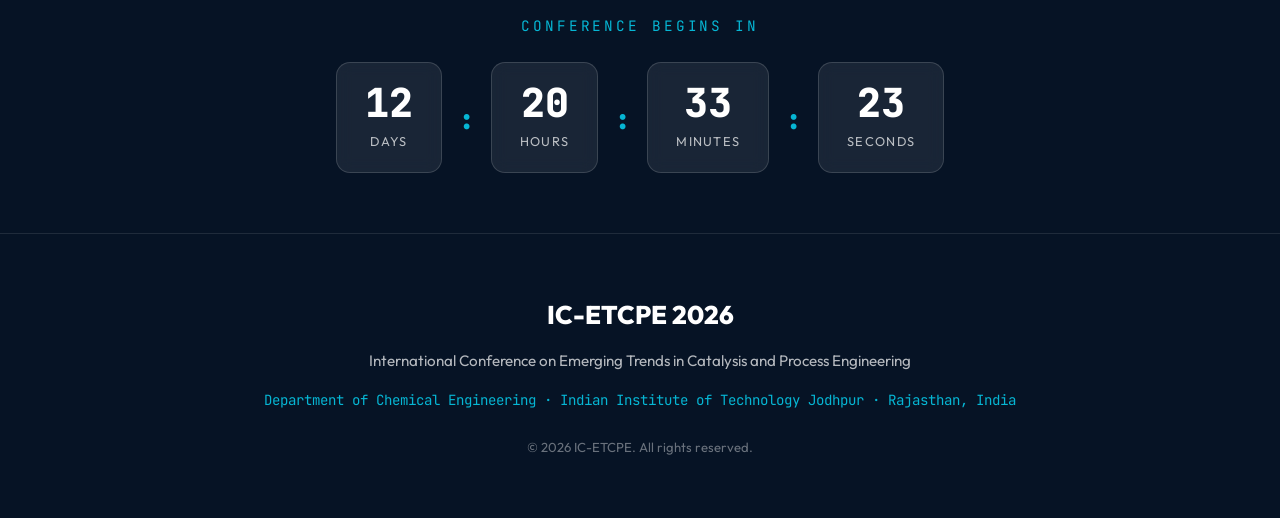
==== commit 4058dc15: "Update index.html" ====
--- a/index.html
+++ b/index.html
@@ -79,7 +79,7 @@
         <span class="home-date-notice-label">Important Dates</span>
         <span class="home-date-notice-item"><span><strong>Call for Abstracts Deadline (Oral &amp; Poster):</strong> 30 November 2026 <span class="home-date-notice-revised">(revised from 10 November)</span></span></span>
         <span class="home-date-notice-item"><span><strong>Notification for Abstract Acceptance:</strong> 30 November 2026 <span class="home-date-notice-revised">(revised from 10 November)</span></span></span>
-        <span class="home-date-notice-item"><span><strong>Early Bird Registration ends:</strong> 30 November 2026 <span class="home-date-notice-revised">(revised from 10 November)</span></span></span>
+        <span class="home-date-notice-item"><span><strong>Early Bird Registration ends:</strong> 30 November 2026 <span class="home-date-notice-revised">(revised from 20 November)</span></span></span>
       </div>
     </div>
 
